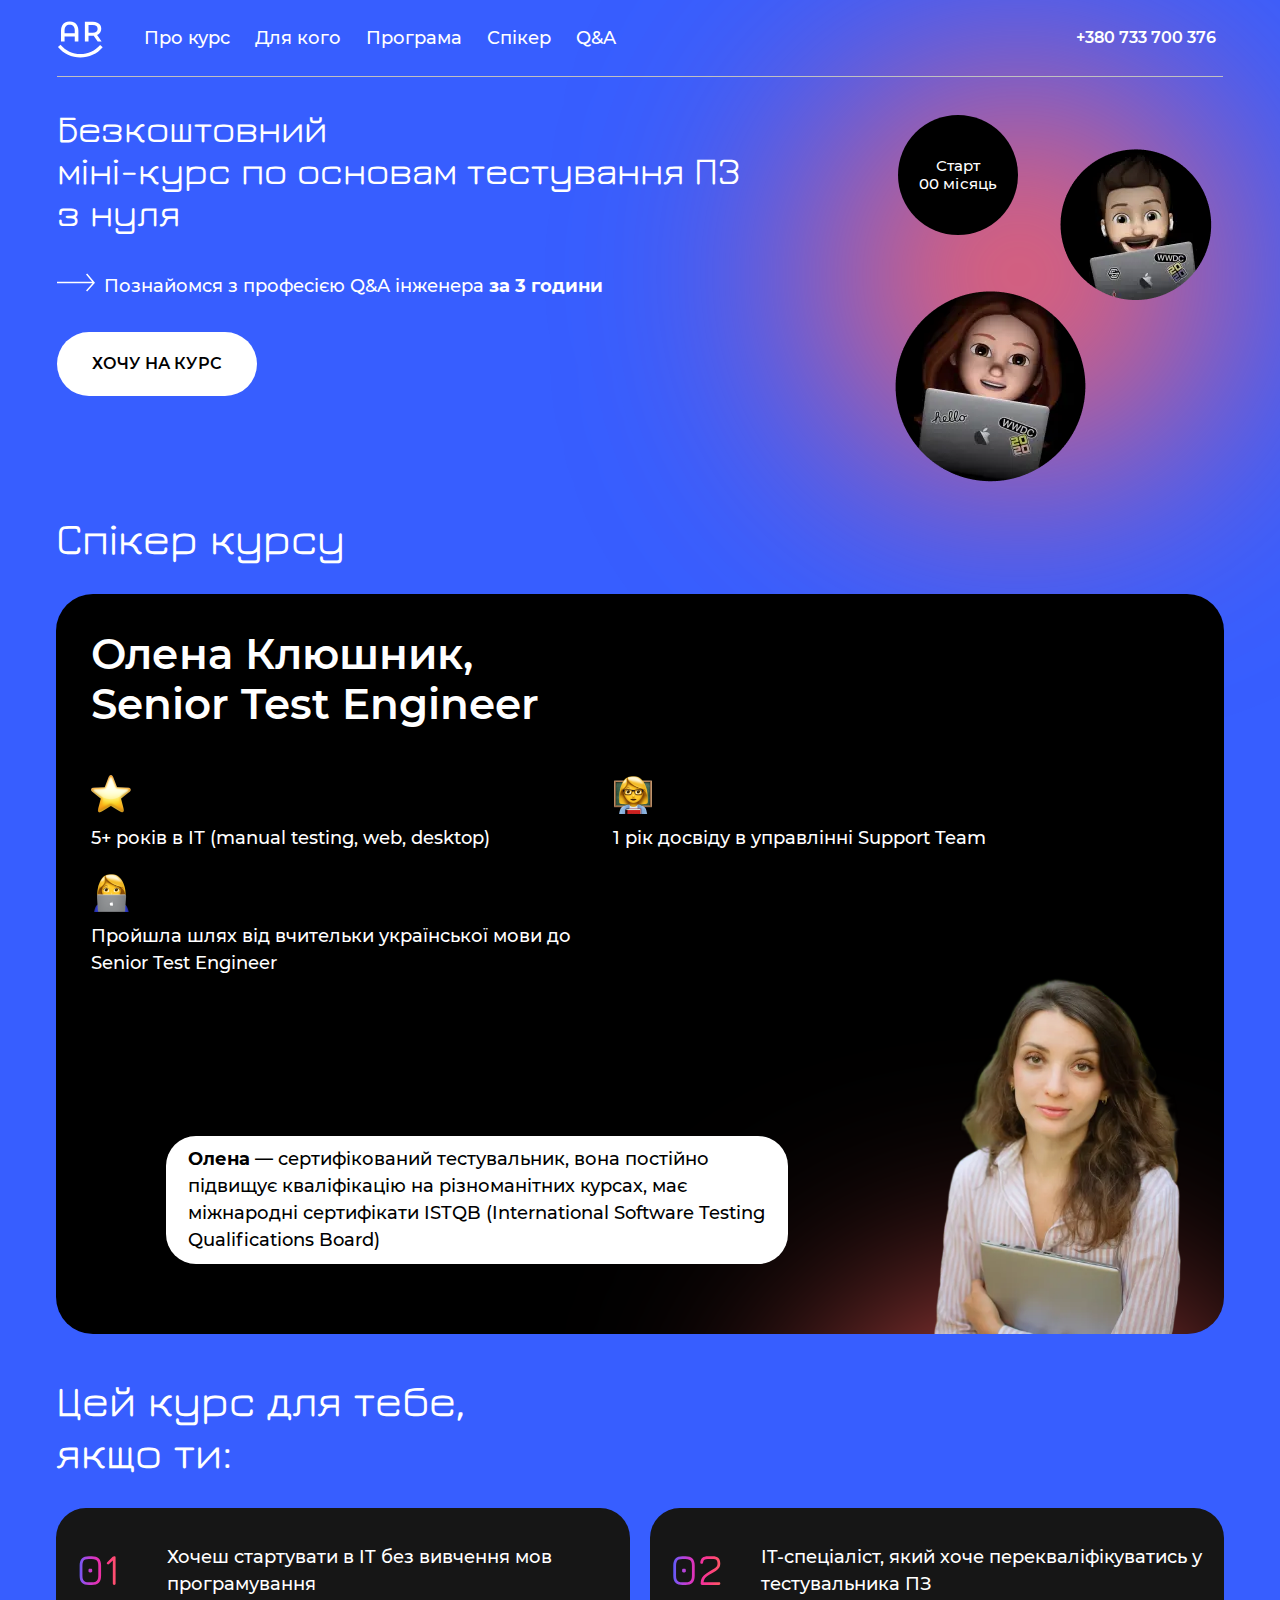
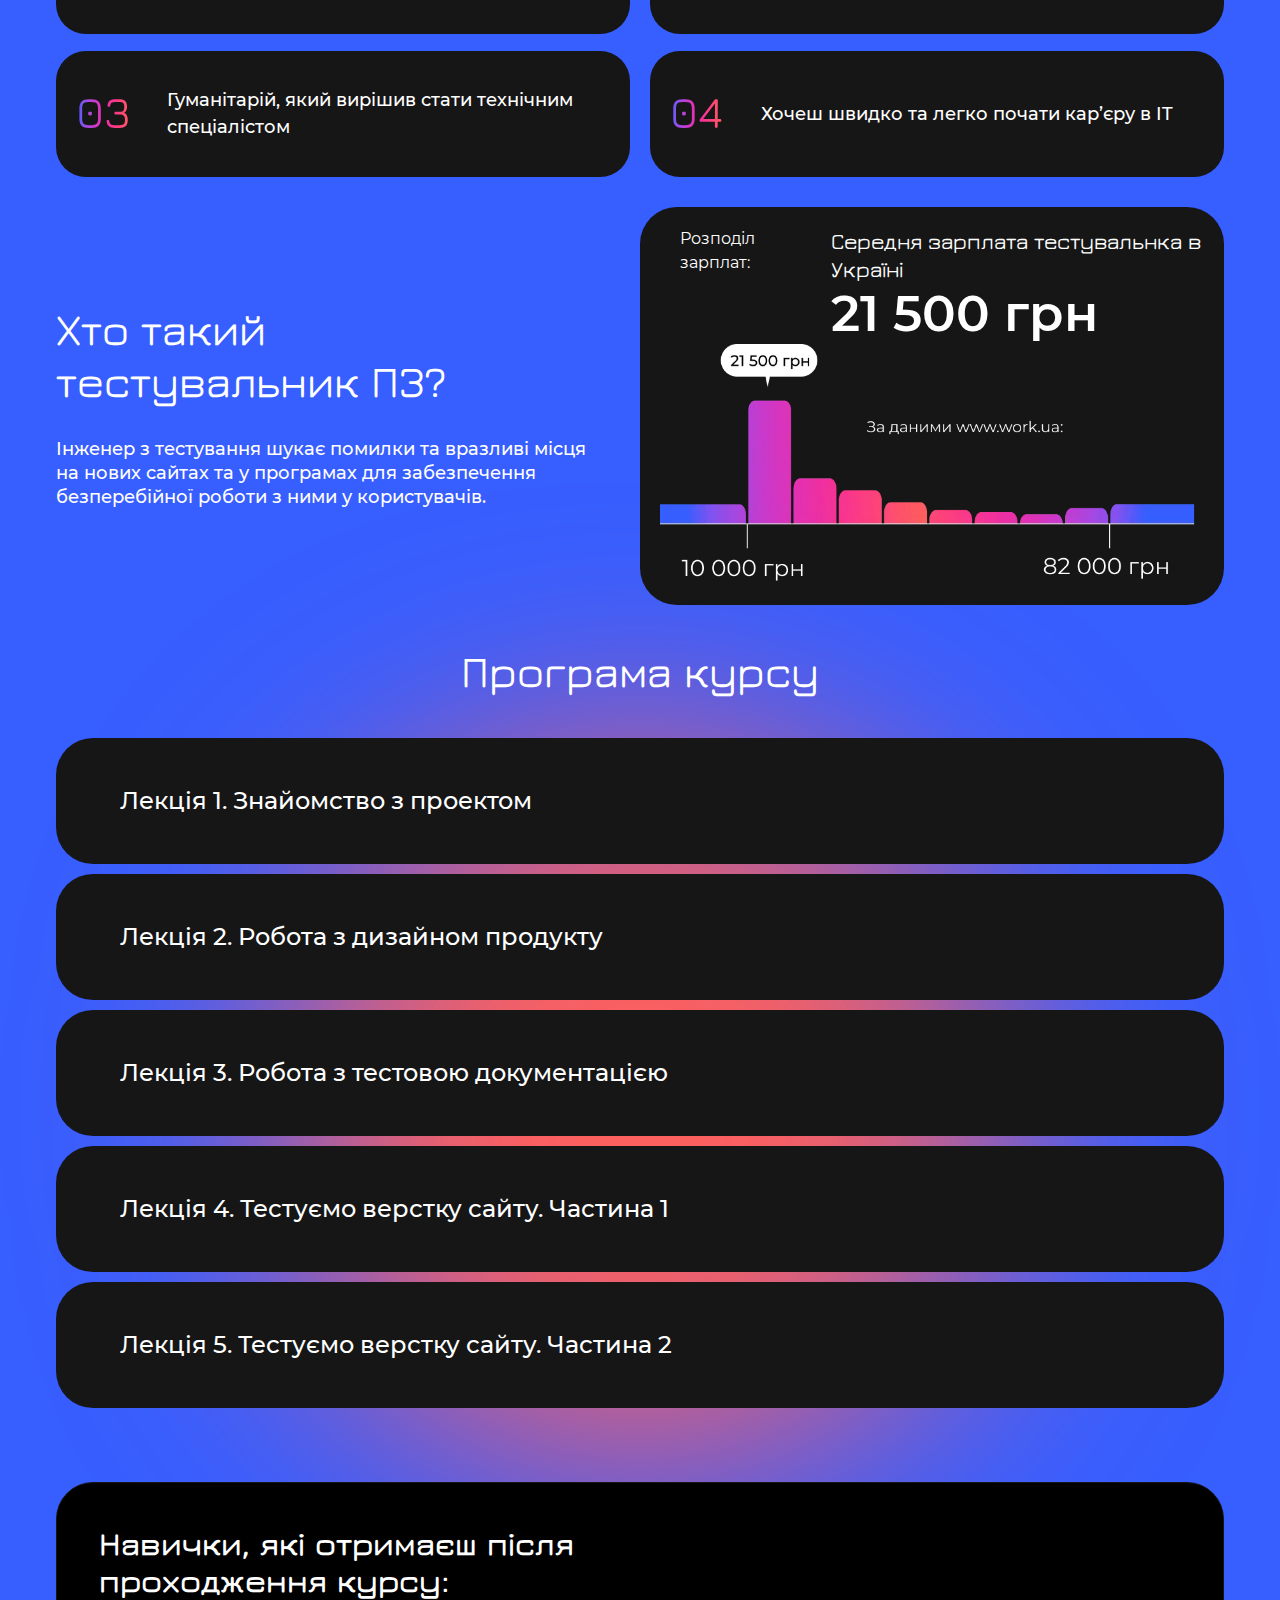
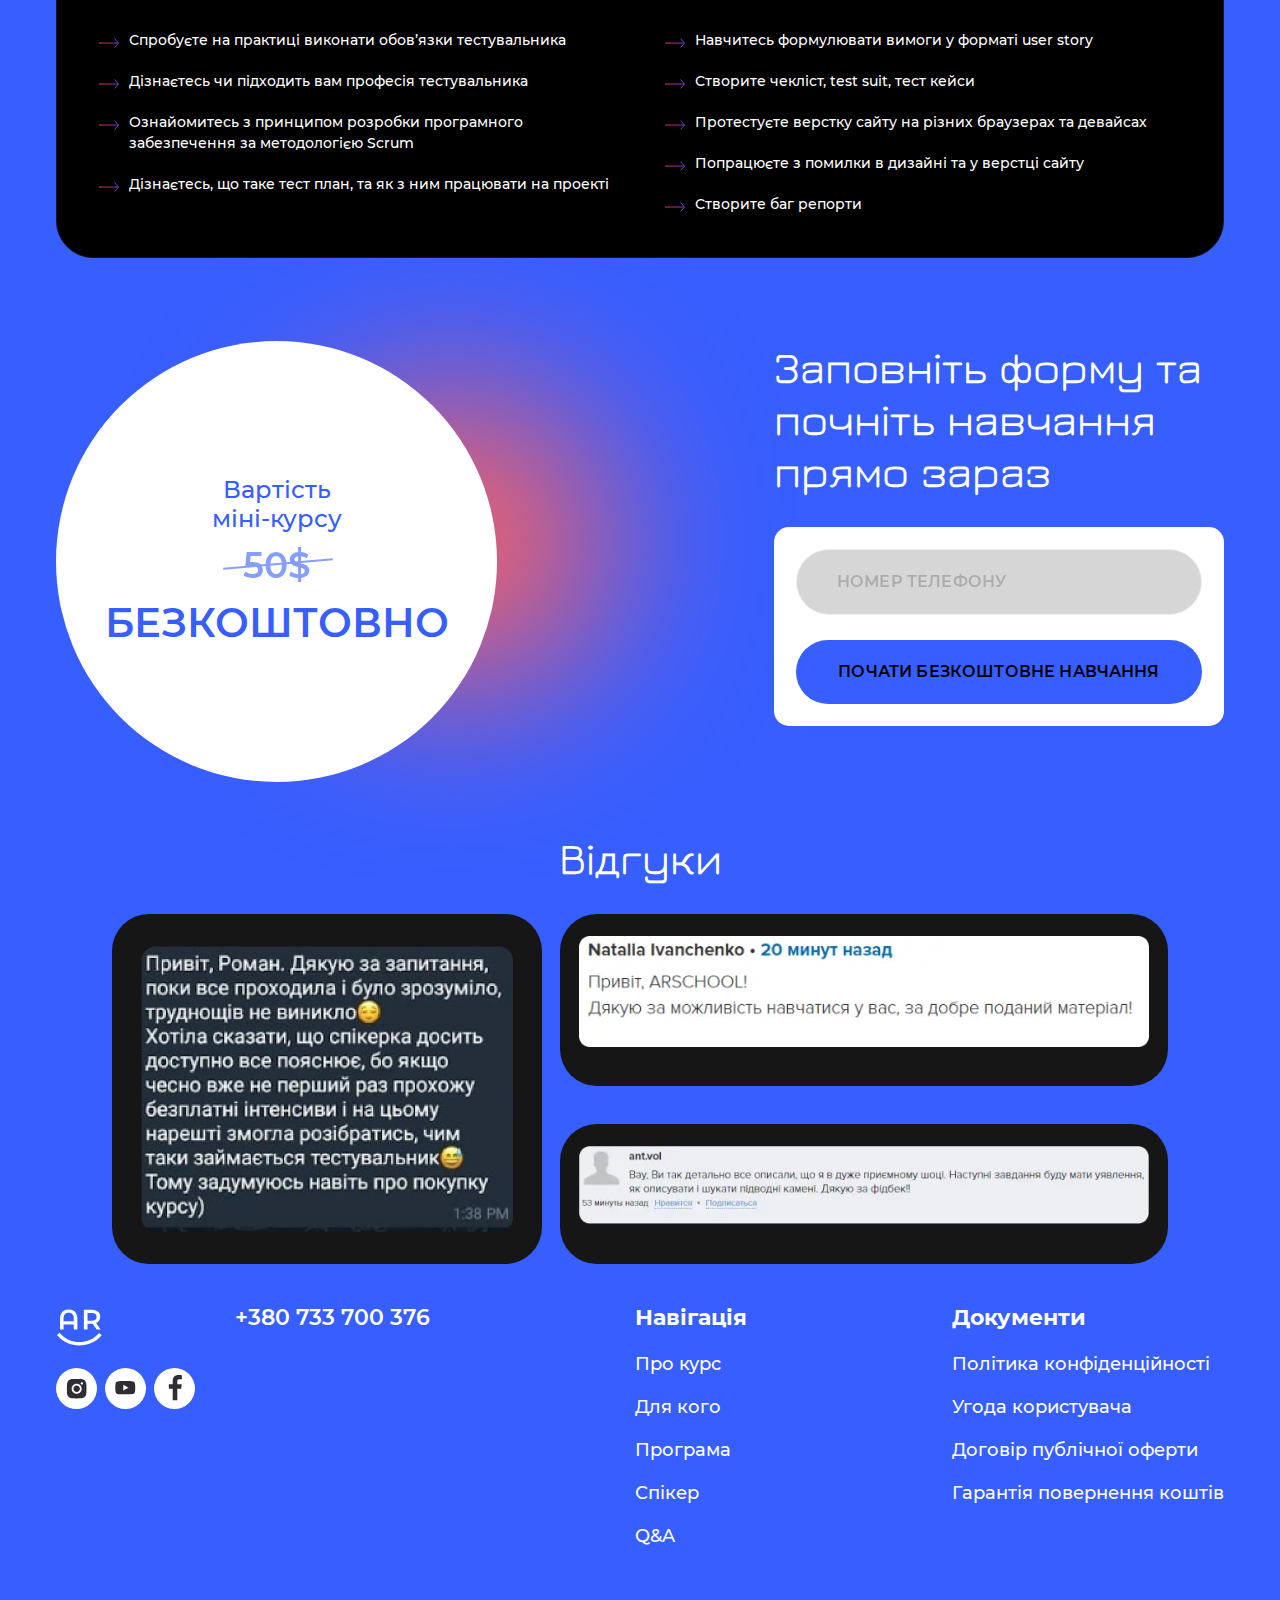
==== index.html @ c04a10b3 "comit" ====
<!DOCTYPE html>
<html lang="ru">

<head>
	<title>Главная</title>
	<meta charset="UTF-8">
	<meta name="format-detection" content="telephone=no">
	<!-- <style>body{opacity: 0;}</style> -->
	<link rel="stylesheet" href="css/style.min.css?_v=20220504123252">
	<link rel="shortcut icon" href="favicon.ico">
	<!-- <meta name="robots" content="noindex, nofollow"> -->
	<meta name="viewport" content="width=device-width, initial-scale=1.0">
</head>

<body>
	<div class="wrapper">
		<header class="header">
			<div class="header__container">
				<div class="header__body">
					<a href="/" class="header__logo logo">
						<img src="img/logo.svg" alt="Логотип">
					</a>

					<div class="header__menu menu">
						<nav class="menu__body">
							<ul class="menu__list">
								<li class="menu__item"><a href="" data-goto=".tester" class="menu__link">Про курс</a></li>
								<li class="menu__item"><a href="" data-goto=".goal" class="menu__link">Для кого</a></li>
								<li class="menu__item"><a href="" data-goto=".program" class="menu__link">Програма</a>
								</li>
								<li class="menu__item"><a href="" data-goto=".speaker" class="menu__link">Спікер</a></li>
								<li class="menu__item"><a href="" class="menu__link">Q&A</a></li>
							</ul>
						</nav>
					</div>

					<a href="tel:+380733700376" class="header__phone phone">+380 733 700 376</a>

					<button type="button" class="menu__icon icon-menu"><span></span></button>
				</div>
			</div>
		</header>
		<main class="main">
			<section class="section intro">
				<div class="intro__container">
					<div class="intro__column intro__column-content">
						<h1 class="intro__title title">Безкоштовний <br>
							міні-курс по&nbsp;основам тестування&nbsp;ПЗ з&nbsp;нуля</h1>

						<p class="intro__text">
							<svg width="38" height="19" viewBox="0 0 38 19" fill="none">
								<path d="M29.6 1L37 9.84L29.6 18M0 9.5967H37" stroke="white" stroke-width="1.5" />
							</svg>
							<span>Познайомся з професією Q&A <br> інженера <b>за 3 години</b></span>
						</p>
						<a href="#callback" class="btn intro__btn">Хочу на курс</a>
					</div>
					<div class="intro__column intro__column-right">
						<div class="intro__column-inner">
							<div class="intro__column-start">
								<span>Старт</span>
								<span>00 місяць</span>
							</div>
							<div class="intro__column-img intro__column-img-big">
								<picture><source srcset="img/home/01.webp" type="image/webp"><img src="img/home/01.png" alt=""></picture>
							</div>
							<div class="intro__column-img intro__column-img-sm">
								<picture><source srcset="img/home/02.webp" type="image/webp"><img src="img/home/02.png" alt=""></picture>
							</div>
							<div class="intro__block-shadow block-shadow"></div>
						</div>
					</div>
				</div>
			</section>
			<!-- Speaker  -->
			<section class="section speaker">
				<div class="speaker__container">
					<h2 class="section-title speaker__title">Спікер курсу</h2>

					<div class="speaker__body">
						<div class="speaker__body-inner">
							<h2 class="speaker__name">Олена Клюшник,
								<br> Senior Test Engineer
							</h2>

							<div class="speaker__info">
								<div class="speaker__info-item">
									<div class="speaker__info-icon">
										<img src="img/speaker/01.svg" alt="">
									</div>
									<p class="speaker__info-desc">
										5+ років в ІТ (manual testing, web, desktop)
									</p>
								</div>
								<div class="speaker__info-item">
									<div class="speaker__info-icon">
										<img src="img/speaker/02.svg" alt="">
									</div>
									<p class="speaker__info-desc">
										1 рік досвіду в управлінні Support Team
									</p>
								</div>
								<div class="speaker__info-item">
									<div class="speaker__info-icon">
										<img src="img/speaker/03.svg" alt="">
									</div>
									<p class="speaker__info-desc">
										Пройшла шлях від вчительки української мови до Senior Test Engineer
									</p>
								</div>
							</div>

							<div class="speaker__description">
								<b>Олена</b> — сертифікований тестувальник, вона постійно підвищує кваліфікацію на
								різноманітних курсах, має міжнародні сертифікати ISTQB (International Software Testing
								Qualifications Board)
							</div>

						</div>
						<picture><source srcset="img/speaker/speaker-img.webp" type="image/webp"><img class="speaker__img" src="img/speaker/speaker-img.png" alt=""></picture>
						<div class="speaker__block-shadow block-shadow"></div>
					</div>

				</div>
			</section>
			<!--  Goal  -->
			<section class="section goal">
				<div class="goal__container">
					<h2 class="section-title goal__title">Цей курс для тебе, <br> якщо ти:</h2>

					<div class="goal__body">
						<div class="goal__item">
							Хочеш стартувати в IT без вивчення мов програмування
						</div>
						<div class="goal__item">
							IT-спеціаліст, який хоче перекваліфікуватись у тестувальника ПЗ
						</div>
						<div class="goal__item">
							Гуманітарій, який вирішив стати технічним спеціалістом
						</div>
						<div class="goal__item">
							Хочеш швидко та легко почати кар’єру в IT
						</div>
					</div>

				</div>
			</section>
			<!--  Tester  -->
			<section class="section tester">
				<div class="tester__container">
					<div class="tester__body">
						<div class="tester__info">
							<h2 class="section-title tester__title">Хто такий <br> тестувальник ПЗ?</h2>

							<p class="tester__desc">
								Інженер з тестування шукає помилки та вразливі місця на нових сайтах та у програмах
								для забезпечення безперебійної роботи з ними у користувачів.
							</p>
						</div>
						<div class="tester__wages">
							<div class="tester__wages-content">
								<p class="tester__wages-text">Розподіл зарплат:</p>
								<p class="tester__wages-info">Середня зарплата тестувальнка в Україні
									<span>21 500 грн</span>
								</p>
							</div>
							<picture><source srcset="img/tester/wages.webp" type="image/webp"><img src="img/tester/wages.png" alt=""></picture>
						</div>
					</div>
				</div>
			</section>
			<!--  Program  -->
			<section class="section program">
				<div class="program__container">
					<h2 class="section-title program__title">Програма курсу</h2>

					<div class="program__body">
						<ul class="program__list">
							<li class="program__list-item">Лекція 1. Знайомство з проектом</li>
							<li class="program__list-item">Лекція 2. Робота з дизайном продукту
							<li>
							<li class="program__list-item">Лекція 3. Робота з тестовою документацією
							</li>
							<li class="program__list-item">Лекція 4. Тестуємо верстку сайту. Частина 1
							</li>
							<li class="program__list-item">Лекція 5. Тестуємо верстку сайту. Частина 2
							</li>
						</ul>
						<div class="program__block-shadow block-shadow"></div>
					</div>
				</div>
			</section>
			<!--  Skills  -->
			<section class="section skills">
				<div class="skills__container">
					<div class="skills__body">
						<h2 class="section-title skills__title">Навички, які отримаєш після <br>
							проходження курсу:
						</h2>

						<ul class="skills__list">
							<li class="skills__list-item">Спробуєте на практиці виконати обов’язки тестувальника</li>
							<li class="skills__list-item">Дізнаєтесь чи підходить вам професія тестувальника</li>
							<li class="skills__list-item">Ознайомитесь з принципом розробки програмного забезпечення за
								методологією Scrum</li>
							<li class="skills__list-item">Дізнаєтесь, що таке тест план, та як з ним працювати на
								проекті</li>
							<li class="skills__list-item">Навчитесь формулювати вимоги у форматі user story</li>
							<li class="skills__list-item">Створите чекліст, test suit, тест кейси</li>
							<li class="skills__list-item">Протестуєте верстку сайту на різних браузерах та девайсах</li>
							<li class="skills__list-item">Попрацюєте з помилки в дизайні та у верстці сайту</li>
							<li class="skills__list-item">Створите баг репорти</li>
						</ul>
					</div>
				</div>
			</section>
			<!--  Cost  -->
			<section class="section cost">
				<div class="cost__container">
					<div class="cost__body">
						<div class="cost__column">
							<div class="cost__info">
								<p class="cost__info-text">Вартість <br> міні-курсу</p>
								<p class="cost__info-price-old">50$</p>
								<p class="cost__info-price-new">БЕЗКОШТОВНО</p>
							</div>
							<div class="cost__block-shadow block-shadow"></div>
						</div>
						<div class="cost__column">
							<h2 class="section-title cost__title">Заповніть форму
								та почніть навчання прямо зараз</h2>

							<form class="cost__form form">
								<lable class="form__row">
									<input autocomplete="off" type="tel" name="form[]" data-error="Ошибка" placeholder="Номер телефону" class="form__input input">
								</lable>
								<lable class="form__row">
									<button type="submit" class="form__button button fw">Почати безкоштовне
										навчання</button>
								</lable>
							</form>
						</div>
					</div>
				</div>
			</section>
			<!--  Reviews -->
			<section class="section reviews">
				<div class="reviews__container">
					<h2 class="section-title reviews__title">Відгуки</h2>

					<div class="reviews__body">
						<div class="reviews__item reviews__item-big">
							<picture><source srcset="img/reviews/01.webp" type="image/webp"><img src="img/reviews/01.jpg" alt=""></picture>
						</div>
						<div class="reviews__item">
							<picture><source srcset="img/reviews/02.webp" type="image/webp"><img src="img/reviews/02.jpg" alt=""></picture>
						</div>
						<div class="reviews__item">
							<picture><source srcset="img/reviews/03.webp" type="image/webp"><img src="img/reviews/03.jpg" alt=""></picture>
						</div>
					</div>
				</div>
			</section>
		</main>
		<footer class="footer">
			<div class="footer__container">
				<div class="footer__body">
					<div class="footer__column">
						<div class="footer__column-inner">
							<a href="/" class="logo footer__logo">
								<img src="img/logo.svg" alt="Логотип">
							</a>

							<div class="footer__social social">
								<a href="https://www.instagram.com/arschool.pro/" class="social__item">
									<svg width="21" height="21" viewBox="0 0 21 21" fill="none">
										<path d="M10.6643 7.40957C8.8706 7.40957 7.40676 8.87343 7.40676 10.6672C7.40676 12.461 8.8706 13.9249 10.6643 13.9249C12.4581 13.9249 13.9219 12.461 13.9219 10.6672C13.9219 8.87343 12.4581 7.40957 10.6643 7.40957ZM20.4347 10.6672C20.4347 9.31821 20.4469 7.98143 20.3711 6.63487C20.2954 5.07081 19.9386 3.6827 18.7949 2.53898C17.6487 1.39282 16.2631 1.03846 14.6991 0.962704C13.3501 0.886945 12.0133 0.899164 10.6668 0.899164C9.31781 0.899164 7.98105 0.886945 6.63452 0.962704C5.07049 1.03846 3.68241 1.39526 2.53871 2.53898C1.39257 3.68515 1.03822 5.07081 0.962459 6.63487C0.886701 7.98387 0.89892 9.32066 0.89892 10.6672C0.89892 12.0138 0.886701 13.353 0.962459 14.6996C1.03822 16.2636 1.39501 17.6517 2.53871 18.7954C3.68485 19.9416 5.07049 20.296 6.63452 20.3717C7.9835 20.4475 9.32025 20.4353 10.6668 20.4353C12.0158 20.4353 13.3525 20.4475 14.6991 20.3717C16.2631 20.296 17.6512 19.9392 18.7949 18.7954C19.941 17.6493 20.2954 16.2636 20.3711 14.6996C20.4493 13.353 20.4347 12.0162 20.4347 10.6672V10.6672ZM10.6643 15.6795C7.89063 15.6795 5.65211 13.441 5.65211 10.6672C5.65211 7.89345 7.89063 5.65489 10.6643 5.65489C13.4381 5.65489 15.6766 7.89345 15.6766 10.6672C15.6766 13.441 13.4381 15.6795 10.6643 15.6795ZM15.8819 6.62021C15.2343 6.62021 14.7113 6.09722 14.7113 5.44961C14.7113 4.80199 15.2343 4.279 15.8819 4.279C16.5295 4.279 17.0524 4.80199 17.0524 5.44961C17.0526 5.60338 17.0225 5.75569 16.9637 5.8978C16.905 6.03991 16.8188 6.16904 16.71 6.27778C16.6013 6.38652 16.4722 6.47273 16.33 6.53149C16.1879 6.59025 16.0356 6.6204 15.8819 6.62021V6.62021Z" fill="#2C2E34" />
									</svg>
								</a>
								<a href="" class="social__item">
									<svg width="21" height="14" viewBox="0 0 21 14" fill="none">
										<path d="M19.8393 2.09479C19.7262 1.69128 19.5057 1.32596 19.2014 1.03768C18.8886 0.740523 18.5051 0.527962 18.0872 0.420057C16.5232 0.00803379 10.2574 0.00803388 10.2574 0.00803388C7.64529 -0.0216712 5.03379 0.108979 2.43768 0.399248C2.01978 0.515125 1.63702 0.732435 1.32342 1.03185C1.0153 1.32817 0.792112 1.69358 0.675524 2.09395C0.395456 3.602 0.25938 5.13323 0.26913 6.667C0.259136 8.19939 0.394879 9.73012 0.675524 11.24C0.789614 11.6387 1.01197 12.0025 1.32092 12.2963C1.62988 12.5901 2.01463 12.8024 2.43768 12.9148C4.02245 13.326 10.2574 13.326 10.2574 13.326C12.8729 13.3557 15.4877 13.2251 18.0872 12.9347C18.5051 12.8268 18.8886 12.6143 19.2014 12.3171C19.5056 12.0289 19.7258 11.6635 19.8385 11.26C20.1259 9.75256 20.2656 8.22069 20.2557 6.68614C20.2773 5.1451 20.1378 3.60601 19.8393 2.09395V2.09479ZM8.26544 9.51704V3.81779L13.4786 6.66783L8.26544 9.51704Z" fill="#2C2E34" />
									</svg>

								</a>
								<a href="" class="social__item">
									<svg width="14" height="26" viewBox="0 0 14 26" fill="none">
										<path d="M4.70065 25.259H9.29975V13.7686H13.1454L13.7262 9.29844H9.29975V6.43373C9.29975 5.14304 9.66077 4.26159 11.513 4.26159H13.8832V0.247849C13.475 0.200628 12.078 0.074707 10.4456 0.074707C7.02375 0.074707 4.70065 2.16815 4.70065 5.99301V9.29844H0.839294V13.7686H4.70065V25.259Z" fill="#2C2E34" />
									</svg>

								</a>
							</div>
						</div>
						<a href="tel:+380733700376" class="footer__phone phone">+380 733 700 376</a>
					</div>
					<div class="footer__column">
						<h3 class="footer__title">Навігація</h3>

						<nav class="footer__navigation">
							<ul class="footer__navigation-list">
								<li class="footer__navigation-item">
									<a href="" class="footer__navigation-link">Про курс</a>
								</li>
								<li class="footer__navigation-item">
									<a href="" class="footer__navigation-link">Для кого</a>
								</li>
								<li class="footer__navigation-item">
									<a href="" class="footer__navigation-link">Програма</a>
								</li>
								<li class="footer__navigation-item">
									<a href="" class="footer__navigation-link">Спікер</a>
								</li>
								<li class="footer__navigation-item">
									<a href="" class="footer__navigation-link">Q&A</a>
								</li>
							</ul>
						</nav>

					</div>
					<div class="footer__column">
						<h3 class="footer__title">Документи</h3>

						<ul class="footer__documents-list">
							<li class="footer__documents-item">
								<a href="https://drive.google.com/file/d/1fxL5K1waRSsMhRXFMFecMaafT8m26Jos/view" target="_blank" class="footer__documents-link">Політика конфіденційності</a>
							</li>
							<li class="footer__documents-item">
								<a href="https://drive.google.com/file/d/1IxLas9CRTWNFBaxnUIxMd4c5IWNofp66/view" target="_blank" class="footer__documents-link">Угода користувача</a>
							</li>
							<li class="footer__documents-item">
								<a href="https://drive.google.com/file/d/1FGfoSGUkXZcwf1jwChgHeI8yexOZUnIO/view" target="_blank" class="footer__documents-link">Договір публічної оферти</a>
							</li>
							<li class="footer__documents-item">
								<a href="https://drive.google.com/file/d/1y1rVkUn9KYlA-EDHQ2PfpIsJ_po1EneX/view" target="_blank" class="footer__documents-link">Гарантія повернення коштів</a>
							</li>
						</ul>
					</div>
				</div>
			</div>
		</footer>
	</div>
	<!-- <div id="popup" aria-hidden="true" class="popup">
	<div class="popup__wrapper">
		<div class="popup__content">
			<button data-close type="button" class="popup__close">Закрыть</button>
			<div class="popup__text">
				Text
			</div>
		</div>
	</div>
</div> -->
	<script src="js/app.min.js?_v=20220504123252"></script>
</body>

</html>
---- css/style.min.css ----
@charset "UTF-8";@import url(https://fonts.googleapis.com/css2?family=Jura&display=swap);@font-face{font-family:Jura;font-display:swap;src:url(../fonts/Jura.woff2) format("woff2"),url(../fonts/Jura.woff) format("woff");font-weight:400;font-style:normal}@font-face{font-family:Montserrat;font-display:swap;src:url(../fonts/Montserrat-Regular.woff2) format("woff2"),url(../fonts/Montserrat-Regular.woff) format("woff");font-weight:400;font-style:normal}@font-face{font-family:Montserrat;font-display:swap;src:url(../fonts/Montserrat-Medium.woff2) format("woff2"),url(../fonts/Montserrat-Medium.woff) format("woff");font-weight:500;font-style:normal}@font-face{font-family:Montserrat;font-display:swap;src:url(../fonts/Montserrat-SemiBold.woff2) format("woff2"),url(../fonts/Montserrat-SemiBold.woff) format("woff");font-weight:600;font-style:normal}@font-face{font-family:Montserrat;font-display:swap;src:url(../fonts/Montserrat-Bold.woff2) format("woff2"),url(../fonts/Montserrat-Bold.woff) format("woff");font-weight:700;font-style:normal}*{padding:0;margin:0;border:0}*,:after,:before{-webkit-box-sizing:border-box;box-sizing:border-box}body,html{height:100%;min-width:320px}body{font-family:Montserrat;font-size:1.125rem;font-weight:500;line-height:1.5;color:#fff;-ms-text-size-adjust:100%;-moz-text-size-adjust:100%;-webkit-text-size-adjust:100%;-webkit-font-smoothing:antialiased;-moz-osx-font-smoothing:grayscale}button,input,textarea{font-family:Montserrat;font-size:inherit}button{cursor:pointer;color:inherit;background-color:inherit}a{color:inherit}a:link,a:visited{text-decoration:none}a:hover{text-decoration:none}ul li{list-style:none}img{vertical-align:top}h1,h2,h3,h4,h5,h6{font-weight:inherit;font-size:inherit}body{background-color:#375eff}.lock body{overflow:hidden;-ms-touch-action:none;touch-action:none}.wrapper{min-height:100%;display:-webkit-box;display:-ms-flexbox;display:flex;-webkit-box-orient:vertical;-webkit-box-direction:normal;-ms-flex-direction:column;flex-direction:column;overflow:hidden}.wrapper>main{-webkit-box-flex:1;-ms-flex:1 1 auto;flex:1 1 auto}.wrapper>*{min-width:0}[class*=__container]{max-width:80.375rem;-webkit-box-sizing:content-box;box-sizing:content-box;margin:0 auto;padding:0 .9375rem}.form{padding:22px;background-color:#fff;border-radius:15px}.form__row{display:block}.button{display:-webkit-inline-box;display:-ms-inline-flexbox;display:inline-flex;-webkit-box-pack:center;-ms-flex-pack:center;justify-content:center;-webkit-box-align:center;-ms-flex-align:center;align-items:center;padding:22px 20px;font-weight:600;font-size:1rem;line-height:1.25;letter-spacing:.01em;text-transform:uppercase;color:#000;border-radius:47px;background-color:#375eff;-webkit-transition:-webkit-transform .3s ease 0s;transition:-webkit-transform .3s ease 0s;-o-transition:transform .3s ease 0s;transition:transform .3s ease 0s;transition:transform .3s ease 0s,-webkit-transform .3s ease 0s}.button.fw{width:100%}input[type=email],input[type=tel],input[type=text],textarea{-webkit-appearance:none;-moz-appearance:none;appearance:none}.input{width:100%;display:block;padding:22px 40px;border:1px solid #eee;background:#d6d6d6;border-radius:47px;color:#000;font-weight:600;font-size:1rem;line-height:1.25}.input::-webkit-input-placeholder{font-weight:600;font-size:16px;line-height:1.25;letter-spacing:.01em;text-transform:uppercase;opacity:.43}.input::-moz-placeholder{font-weight:600;font-size:16px;line-height:1.25;letter-spacing:.01em;text-transform:uppercase;opacity:.43}.input:-ms-input-placeholder{font-weight:600;font-size:16px;line-height:1.25;letter-spacing:.01em;text-transform:uppercase;opacity:.43}.input::-ms-input-placeholder{font-weight:600;font-size:16px;line-height:1.25;letter-spacing:.01em;text-transform:uppercase;opacity:.43}.input::placeholder{font-weight:600;font-size:16px;line-height:1.25;letter-spacing:.01em;text-transform:uppercase;opacity:.43}.input._form-error{border:1px solid red}textarea.input{resize:none;padding:0 0}[class*=-ibg]{position:relative}[class*=-ibg] img{position:absolute;width:100%;height:100%;top:0;left:0;-o-object-fit:cover;object-fit:cover}[class*=-ibg_contain] img{-o-object-fit:contain;object-fit:contain}.btn{display:-webkit-inline-box;display:-ms-inline-flexbox;display:inline-flex;-webkit-box-pack:center;-ms-flex-pack:center;justify-content:center;-webkit-box-align:center;-ms-flex-align:center;align-items:center;font-size:1rem;line-height:1.25;font-weight:600;letter-spacing:.01em;text-transform:uppercase;border-radius:35px;color:#000;padding:22px 35px;background-color:#fff;-webkit-transition:background-color .3s ease 0s,color .3s ease 0s;-o-transition:background-color .3s ease 0s,color .3s ease 0s;transition:background-color .3s ease 0s,color .3s ease 0s}.btn:hover{background-color:#fd605e;color:#fff}.section{margin-bottom:2.5rem}.section-title{font-family:Jura;font-weight:500}.social{display:-webkit-box;display:-ms-flexbox;display:flex;margin-top:1.25rem}.social__item{width:41px;height:41px;border-radius:50%;background-color:#fff;display:-webkit-box;display:-ms-flexbox;display:flex;-webkit-box-align:center;-ms-flex-align:center;align-items:center;-webkit-box-pack:center;-ms-flex-pack:center;justify-content:center}.social__item:not(:last-child){margin-right:8px}.social__item:hover svg{-webkit-transition:-webkit-transform .3s ease 0s;transition:-webkit-transform .3s ease 0s;-o-transition:transform .3s ease 0s;transition:transform .3s ease 0s;transition:transform .3s ease 0s,-webkit-transform .3s ease 0s;-webkit-transform:scale(1.1);-ms-transform:scale(1.1);transform:scale(1.1)}.block-shadow{position:relative;width:408px;height:395px;border-radius:50%;background:#fd605e;-webkit-filter:blur(120px);filter:blur(120px);z-index:-1}.header._header-scroll{position:fixed;top:0;left:0;width:100%;background-color:#375eff;z-index:100}.header__container{max-width:72.875rem}.header__body{display:-webkit-box;display:-ms-flexbox;display:flex;-webkit-box-align:center;-ms-flex-align:center;align-items:center;padding:16px 0;border-bottom:1px solid #c0c0c2}.menu-open .menu__body{right:0}.menu__link{-webkit-transition:color .3s ease 0s;-o-transition:color .3s ease 0s;transition:color .3s ease 0s}.menu__link:hover{color:#fd605e}.menu__link._navigator-active{color:#fd605e}.phone{font-size:1rem;line-height:1.25;font-weight:600;-webkit-transition:color .3s ease 0s;-o-transition:color .3s ease 0s;transition:color .3s ease 0s}.phone:hover{color:#fd605e}.icon-menu{display:none}.footer{padding-bottom:63px}.footer__body{display:-webkit-box;display:-ms-flexbox;display:flex;-webkit-box-pack:justify;-ms-flex-pack:justify;justify-content:space-between}.footer__title{font-size:1.375rem;line-height:1.2272727273;font-weight:700;margin-bottom:1.25rem}.footer__documents-item:not(:last-child),.footer__navigation-item:not(:last-child){margin-bottom:1rem}.footer__documents-link,.footer__navigation-link{-webkit-transition:color .3s ease 0s;-o-transition:color .3s ease 0s;transition:color .3s ease 0s}.footer__documents-link:hover,.footer__navigation-link:hover{color:#fd605e}.intro__container{max-width:72.875rem;display:-webkit-box;display:-ms-flexbox;display:flex;-webkit-box-pack:justify;-ms-flex-pack:justify;justify-content:space-between}.intro__column{-webkit-box-flex:0;-ms-flex:0 1 auto;flex:0 1 auto}.intro__column-content{padding-top:30px}.intro__column-right{-webkit-box-flex:0;-ms-flex:0 1 395px;flex:0 1 395px}.intro__column-inner{position:relative}.intro__column-img{position:absolute;border-radius:50%}.intro__column-img img{max-width:100%;-o-object-fit:cover;object-fit:cover;border-radius:50%}.intro__column-img-big{bottom:-23px;left:67px}.intro__column-img-sm{top:60px;right:0}.intro__column-start{display:-webkit-box;display:-ms-flexbox;display:flex;-webkit-box-align:center;-ms-flex-align:center;align-items:center;-webkit-box-orient:vertical;-webkit-box-direction:normal;-ms-flex-direction:column;flex-direction:column;-webkit-box-pack:center;-ms-flex-pack:center;justify-content:center;position:absolute;top:38px;left:0;border-radius:50%;background-color:#000}.intro__title{font-family:Jura,sans-serif;font-weight:500}.intro__text{display:-webkit-box;display:-ms-flexbox;display:flex;position:relative;margin-bottom:2rem}.intro__text svg{position:relative}.speaker__body{position:relative;background:#000;border-radius:37px;padding:35px 35px 0 35px;overflow:hidden;z-index:0}.speaker picture,.speaker__img{-webkit-box-flex:0;-ms-flex:0 0 375px;flex:0 0 375px;width:375px;max-width:100%;-o-object-fit:cover;object-fit:cover}.speaker__name{font-weight:600;margin-bottom:2.8125rem}.speaker__info{display:-webkit-box;display:-ms-flexbox;display:flex;-ms-flex-wrap:wrap;flex-wrap:wrap}.speaker__info-icon img{width:100%}.speaker__description{background:#fff;color:#000;position:absolute;left:0;bottom:0;padding:10px 22px;z-index:1}.speaker__block-shadow{position:absolute;right:0;bottom:-50%}.goal__item{display:-webkit-box;display:-ms-flexbox;display:flex;-webkit-box-align:center;-ms-flex-align:center;align-items:center;background:#161616;border-radius:15px;padding:20px}.goal__item::before{content:"";background-image:url(../img/icons/01.svg);background-repeat:no-repeat;background-size:auto;background-position:center;-webkit-box-flex:0;-ms-flex:0 0 55px;flex:0 0 55px;height:52px;margin-right:18px}.goal__item:nth-child(2)::before{background-image:url(../img/icons/02.svg)}.goal__item:nth-child(3)::before{background-image:url(../img/icons/03.svg)}.goal__item:last-child::before{background-image:url(../img/icons/04.svg)}.tester__column{-webkit-box-flex:0;-ms-flex:0 1 auto;flex:0 1 auto}.tester__wages{background:#161616;border-radius:37px;padding:20px;-webkit-box-flex:0;-ms-flex:0 0 50%;flex:0 0 50%}.tester__wages-content{display:-webkit-box;display:-ms-flexbox;display:flex}.tester__wages-text{font-weight:400}.tester__wages-info{font-family:Jura;font-weight:500}.tester__wages-info span{font-family:Montserrat;font-size:2rem;line-height:1.375;font-weight:600;white-space:nowrap;display:block}.tester__wages img{max-width:100%;-o-object-fit:cover;object-fit:cover}.program__body{position:relative}.program__list-item{background:#161616;border-radius:18px;padding:22px}.program__list-item:not(:last-child){margin-bottom:.625rem}.program__block-shadow{width:725px;height:702px;position:absolute;top:21px;left:50%;-webkit-transform:translateX(-50%);-ms-transform:translateX(-50%);transform:translateX(-50%)}.skills{margin-bottom:5.1875rem}.skills__title{font-weight:700;margin-bottom:2.75rem}.skills__body{background:#000;border:1px solid #161616}.skills__list-item{position:relative;font-size:.875rem;padding-left:30px;-webkit-column-break-inside:avoid;-moz-column-break-inside:avoid;break-inside:avoid}.skills__list-item:not(:last-child){margin-bottom:1.25rem}.skills__list-item::before{content:"";position:absolute;top:8px;left:0;background-image:url(../img/icons/arrow-acent.svg);background-repeat:no-repeat;background-position:center;background-size:cover;width:37px;height:17px}.cost{margin-bottom:3.125rem}.cost__column{-webkit-box-flex:0;-ms-flex:0 1 450px;flex:0 1 450px;position:relative}.cost__info{display:-webkit-box;display:-ms-flexbox;display:flex;-webkit-box-orient:vertical;-webkit-box-direction:normal;-ms-flex-direction:column;flex-direction:column;-webkit-box-pack:center;-ms-flex-pack:center;justify-content:center;-webkit-box-align:center;-ms-flex-align:center;align-items:center;width:290px;height:290px;border-radius:50%;background:#fff;color:#375eff;text-align:center}.cost__info-price-old{font-size:36px;line-height:1.25;font-weight:600;margin:10px 0;opacity:.6;position:relative}.cost__info-price-old::after{content:"";position:absolute;top:20px;left:-20px;width:110px;height:2px;background-color:#375eff;-webkit-transform:rotate(-5.03deg);-ms-transform:rotate(-5.03deg);transform:rotate(-5.03deg)}.cost__info-price-new{font-size:40px;line-height:1.25;font-weight:600;text-transform:uppercase}.cost__title{font-size:2.5rem;line-height:1.25}.cost__block-shadow{position:absolute;top:50px;right:-100px;width:308px;height:298px;-webkit-filter:blur(85px);filter:blur(85px)}.reviews__item{background:#161616;border-radius:18px;padding:12px;position:relative}.reviews__item img{max-width:100%;-o-object-fit:cover;object-fit:cover;border-radius:7px}.reviews__item-big{-ms-grid-row-span:2;grid-row:span 2;width:290px}@media (min-width:29.99875em){.intro__text br{display:none}.intro__text svg{margin-right:9px;-webkit-animation:arrow 1.5s linear infinite;animation:arrow 1.5s linear infinite}}@media (min-width:37.5em){.tester__body{display:-webkit-box;display:-ms-flexbox;display:flex;-webkit-box-align:center;-ms-flex-align:center;align-items:center}.tester__info{padding-right:40px}.cost__body{display:-webkit-box;display:-ms-flexbox;display:flex;-webkit-box-pack:justify;-ms-flex-pack:justify;justify-content:space-between;gap:20px}}@media (min-width:47.99875em){.form__row:not(:last-child){margin-bottom:1.5625rem}.section-title{font-size:2.75rem;line-height:1.1818181818;margin-bottom:1.875rem}.header__phone{margin-left:auto;margin-right:7px}.footer__phone{font-size:1.375rem;line-height:1.2272727273}.intro__container{padding-top:63px}.intro__title{font-size:2.375rem;line-height:1.1052631579;margin-bottom:2.5rem}.speaker__name{font-size:2.625rem;line-height:1.1904761905}.speaker__info-icon{width:40px;margin-bottom:.6875rem}.speaker__description{border-radius:30px;left:20px;right:20px;bottom:30px}.goal{margin-bottom:.8125rem}.goal__body{display:-webkit-box;display:-ms-flexbox;display:flex;-ms-flex-wrap:wrap;flex-wrap:wrap;-webkit-box-pack:justify;-ms-flex-pack:justify;justify-content:space-between}.goal__item{-webkit-box-flex:0;-ms-flex:0 1 calc(50% - 5px);flex:0 1 calc(50% - 5px);margin-bottom:.625rem}.tester__wages-text{font-size:1rem;margin-right:27px;padding-left:20px}.tester__wages-info{font-size:1.375rem;line-height:1.2727272727}.tester__desc{font-size:1.125rem;line-height:1.3333333333}.program{margin-bottom:4.625rem}.program__title{margin-bottom:2.5625rem;text-align:center}.skills__body{padding:42px;border-radius:37px}.skills__list{-webkit-columns:2;-moz-columns:2;columns:2;-webkit-column-gap:49px;-moz-column-gap:49px;column-gap:49px}.cost__body{gap:40px}.reviews__body{display:-ms-grid;display:grid;-ms-grid-columns:-webkit-min-content auto;-ms-grid-columns:min-content auto;grid-template-columns:-webkit-min-content auto;grid-template-columns:min-content auto;-webkit-column-gap:12px;-moz-column-gap:12px;column-gap:12px;row-gap:24px}.reviews__title{text-align:center}}@media (min-width:61.99875em){.menu__list{display:-webkit-box;display:-ms-flexbox;display:flex}.menu__item:not(:last-child){margin-right:25px}.footer__column{-webkit-box-flex:0;-ms-flex:0 1 auto;flex:0 1 auto}.footer__column:first-child{display:-webkit-box;display:-ms-flexbox;display:flex;-webkit-box-align:start;-ms-flex-align:start;align-items:flex-start}.footer__column-inner{margin-right:40px}.intro__column-inner{width:408px;height:395px;border-radius:50%}.intro__column-start{left:83px;width:120px;height:120px;font-size:.9375rem;line-height:1.2;letter-spacing:.01em}.speaker__description{width:622px;bottom:70px;left:110px}.goal__item{-webkit-box-flex:0;-ms-flex:0 1 calc(50% - 10px);flex:0 1 calc(50% - 10px);min-height:126px;border-radius:30px;margin-bottom:1.0625rem}.goal__item::before{margin-right:36px}.tester__wages-info span{font-size:3.125rem;line-height:1.22}.program__list-item{padding:45px 64px;border-radius:37px;font-size:1.5rem}.cost__info{width:441px;height:441px}.cost__info-text{font-size:1.5rem;line-height:1.2083333333}.reviews__body{-ms-grid-columns:-webkit-max-content auto;-ms-grid-columns:max-content auto;grid-template-columns:-webkit-max-content auto;grid-template-columns:max-content auto;-webkit-column-gap:18px;-moz-column-gap:18px;column-gap:18px;row-gap:38px;padding:0 56px}.reviews__item{border-radius:37px;padding:22px 19px}.reviews__item-big{padding:32px 29px;width:430px}}@media (min-width:82.25em){.form{padding:46px 35px;border-radius:30px}.header__logo{margin-right:114px}.menu__item:not(:last-child){margin-right:45px}.footer__body{padding:0 45px}.footer__column-inner{margin-right:85px}.intro{margin-bottom:5.4375rem}.intro__container{-webkit-column-gap:45px;-moz-column-gap:45px;column-gap:45px}.intro__title{font-size:4.125rem;line-height:1.1818181818;margin-bottom:5.5625rem}@-webkit-keyframes arrow{0%{left:-20px}100%{left:0}}@keyframes arrow{0%{left:-20px}100%{left:0}}.speaker__title{padding-left:60px}.speaker__body{display:-webkit-box;display:-ms-flexbox;display:flex;padding:65px 65px 0 65px}.speaker__body-inner{position:relative}.speaker__name{font-size:3.125rem;line-height:1.2}.speaker__info-item{-webkit-box-flex:0;-ms-flex:0 1 275px;flex:0 1 275px}.speaker__info-item:first-child{margin-bottom:2.9375rem;margin-right:110px}.speaker__description{left:auto;right:-190px;padding:22px 11px 22px 41px;padding:12px 22px;position:absolute}.goal__title{padding-left:65px}.goal__body{padding-left:20px}.goal__item{min-height:166px;padding-left:41px}.tester__info{margin-right:145px}.tester__wages{-webkit-box-flex:0;-ms-flex:0 0 663px;flex:0 0 663px;padding:65px 48px}.tester__wages-text{font-size:1.5rem;margin-right:57px;padding-left:35px}.tester__wages-info{font-size:2.25rem;line-height:1.1944444444}.tester__desc{font-size:1.5rem;line-height:1.5}.skills__body{padding:72px 82px}.skills__list-item{font-size:1.5rem;padding-left:47px}.skills__list-item:not(:last-child){margin-bottom:2.5rem}.cost__body{padding:0 90px}.reviews{margin-bottom:5.1875rem}.reviews__item img{border-radius:17px}}@media (max-width:82.25em){.header__logo{margin-right:40px}.speaker picture,.speaker__img{display:block;margin-left:auto;width:258px}.skills__title{font-size:2rem}.skills__list-item::before{width:20px;height:10px}}@media (max-width:61.99875em){.button{padding:16px;font-size:.875rem}.input{padding:16px;font-size:.875rem}.input::-webkit-input-placeholder{font-size:.875rem}.input::-moz-placeholder{font-size:.875rem}.input:-ms-input-placeholder{font-size:.875rem}.input::-ms-input-placeholder{font-size:.875rem}.input::placeholder{font-size:.875rem}.btn{padding:15px 35px}.menu__body{position:fixed;top:77px;right:-200%;width:360px;height:100%;background-color:#161616;-webkit-transition:right .4s ease 0s;-o-transition:right .4s ease 0s;transition:right .4s ease 0s;z-index:9}.menu__list{padding:40px}.menu__item{text-align:center}.menu__item:not(:last-child){margin-bottom:1.875rem}.menu__link{font-size:22px}.icon-menu{display:block;position:relative;width:1.875rem;height:1.125rem;cursor:pointer;z-index:20;margin-left:20px}.icon-menu span,.icon-menu::after,.icon-menu::before{content:"";-webkit-transition:all .3s ease 0s;-o-transition:all .3s ease 0s;transition:all .3s ease 0s;right:0;position:absolute;width:100%;height:.125rem;background-color:#fff}.icon-menu::before{top:0}.icon-menu::after{bottom:0}.icon-menu span{top:calc(50% - .0625rem)}.menu-open .icon-menu span{width:0}.menu-open .icon-menu::before{top:calc(50% - .0625rem);-webkit-transform:rotate(-45deg);-ms-transform:rotate(-45deg);transform:rotate(-45deg)}.menu-open .icon-menu::after{bottom:calc(50% - .0625rem);-webkit-transform:rotate(45deg);-ms-transform:rotate(45deg);transform:rotate(45deg)}.intro__column-right{-webkit-box-flex:0;-ms-flex:0 1 305px;flex:0 1 305px}.intro__column-img-big{width:180px;bottom:0;left:20px}.intro__column-img-sm{width:140px;right:14px}.intro__column-start{left:50px;width:80px;height:80px;font-size:12px;line-height:1.25}.intro__block-shadow{width:330px;height:320px}.speaker__description{font-size:16px}.tester__title{font-size:2rem}.program__block-shadow{width:425px;height:402px}.cost__info-price-new{font-size:28px;line-height:1.1428571429}.cost__title{font-size:1.75rem;line-height:1.1428571429}.cost__block-shadow{right:0}}@media (max-width:47.99875em){body{font-size:.875rem;line-height:1.2857142857}.form__row:not(:last-child){margin-bottom:.9375rem}.section-title{font-size:2rem;line-height:1.375;margin-bottom:1.25rem}.social{margin-bottom:1.25rem}.header__body{-webkit-box-pack:justify;-ms-flex-pack:justify;justify-content:space-between}.footer__body{-ms-flex-wrap:wrap;flex-wrap:wrap}.footer__column{-webkit-box-flex:0;-ms-flex:0 1 50%;flex:0 1 50%}.footer__column:first-child{-webkit-box-flex:0;-ms-flex:0 1 100%;flex:0 1 100%;margin-bottom:1.875rem}.intro__container{-webkit-box-orient:vertical;-webkit-box-direction:reverse;-ms-flex-direction:column-reverse;flex-direction:column-reverse}.intro__column-inner{width:320px}.intro__title{font-size:1.75rem;line-height:1.1428571429;margin-bottom:2.5rem}.speaker__body{padding:20px 15px 0 15px}.speaker picture,.speaker__img{width:200px;position:relative;top:-70px;z-index:0}.speaker__body-inner{margin-bottom:90px}.speaker__name{font-size:1.75rem;line-height:1.1428571429}.speaker__info{margin-bottom:2.5rem}.speaker__info-item{-ms-flex-preferred-size:100%;flex-basis:100%;display:-webkit-box;display:-ms-flexbox;display:flex}.speaker__info-item:not(:last-child){margin-bottom:1.25rem}.speaker__info-icon{margin-right:15px;-webkit-box-flex:0;-ms-flex:0 0 40px;flex:0 0 40px}.goal{margin-bottom:1.875rem}.goal__item:not(:last-child){margin-bottom:.9375rem}.program{margin-bottom:2.5rem}.program__title{margin-bottom:1.75rem}.skills__title{font-size:26px}.skills__body{padding:22px 15px;border-radius:18px}.cost__info{margin-bottom:1.875rem;margin-left:auto;margin-right:auto}.cost__info-text{font-size:1rem;line-height:1.375}.reviews__item:not(:last-child){margin-bottom:.9375rem}}@media (max-width:37.5em){.tester__info{margin-bottom:1.875rem}.tester__desc{font-size:1rem}}@media (max-width:29.99875em){.menu__body{width:100%}.intro__text{-webkit-box-orient:vertical;-webkit-box-direction:normal;-ms-flex-direction:column;flex-direction:column;font-size:1rem}.intro__text svg{-webkit-transform:rotate(90deg);-ms-transform:rotate(90deg);transform:rotate(90deg);margin-bottom:20px;margin-left:-10px}.speaker__description{font-size:12px}}@media (min-width:47.99875em) and (max-width:82.25em){[class*=__container]{padding:0 3.5rem}.speaker__info-item{-webkit-box-flex:0;-ms-flex:0 1 45%;flex:0 1 45%}.speaker__info-item:first-child{margin-bottom:1.25rem}.speaker__info-item:not(:last-child){margin-right:28px}}@media (min-width:37.5em) and (max-width:47.99875em){.footer{padding-left:40px;padding-right:40px}}@media (min-width:47.99875em) and (max-width:61.99875em){.footer__phone{display:block;margin-top:40px}}@media (any-hover:hover){.button:hover{-webkit-transform:scale(1.03);-ms-transform:scale(1.03);transform:scale(1.03)}}
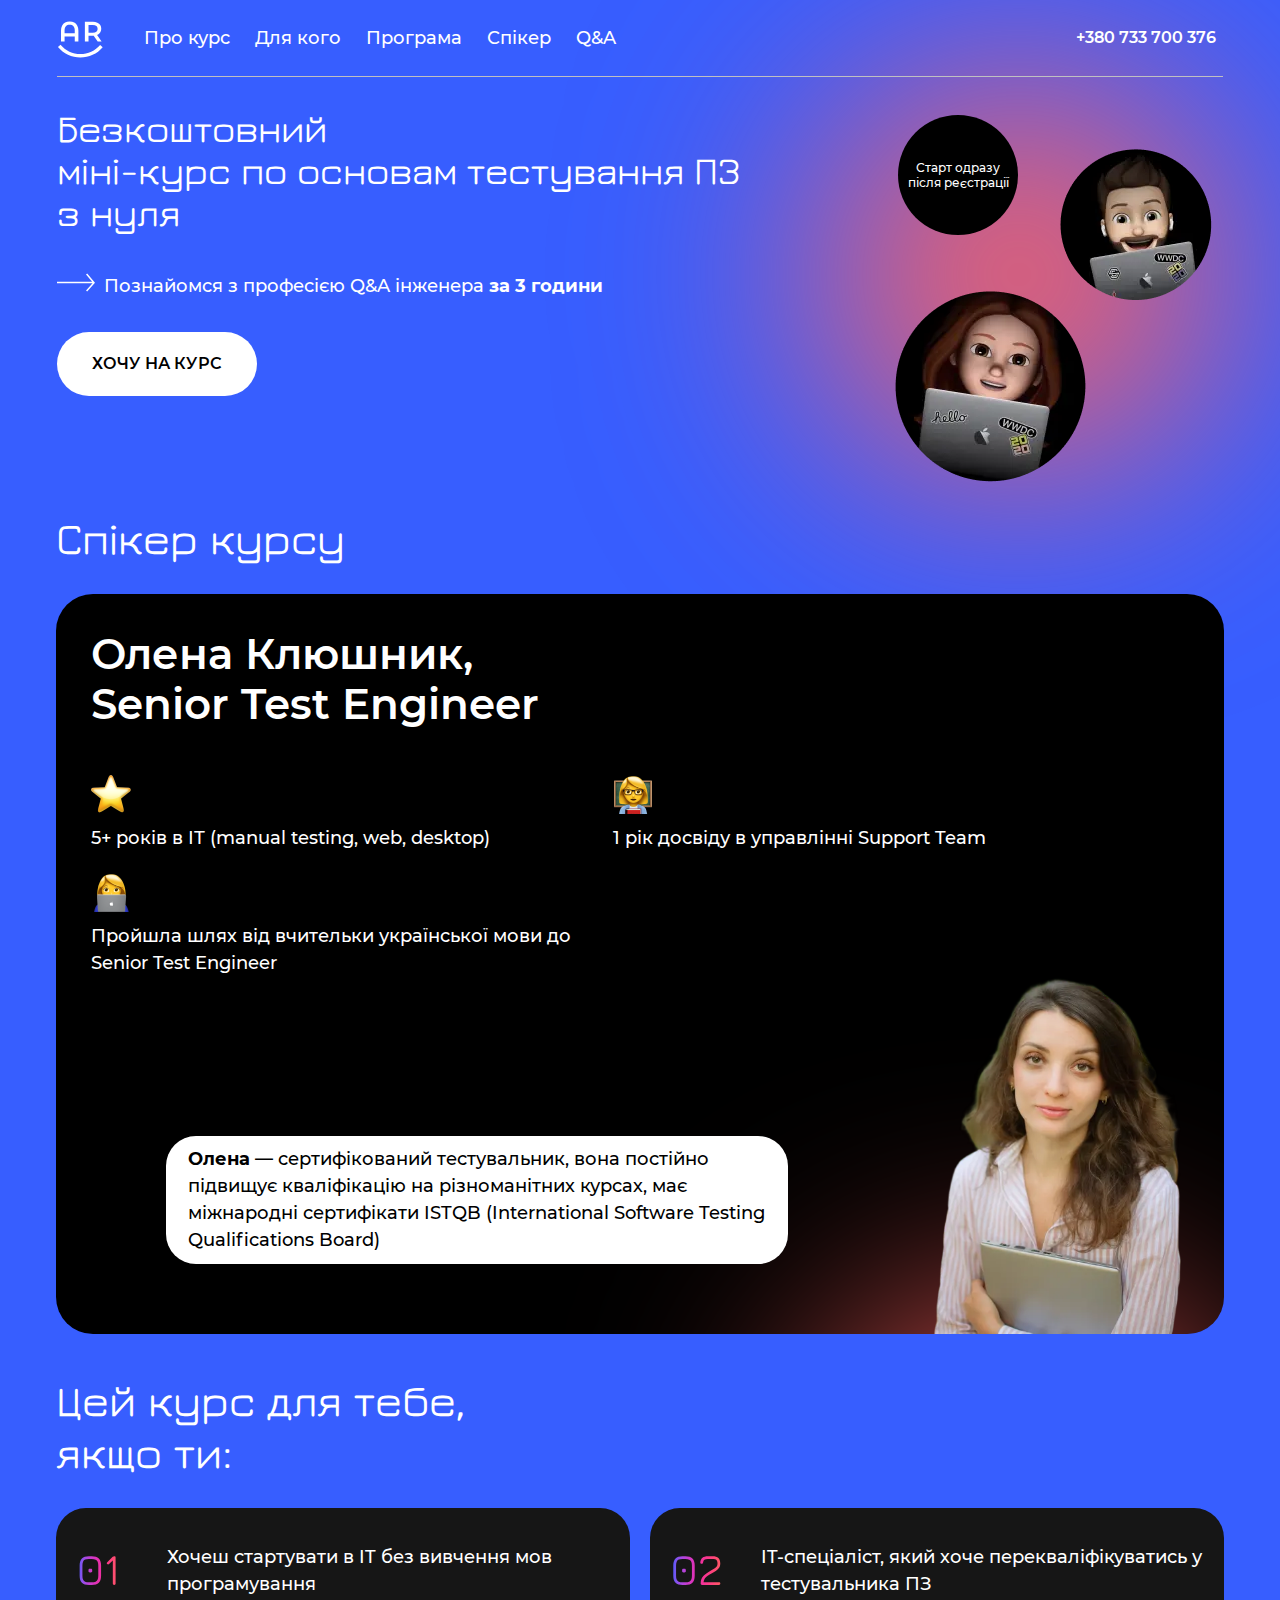
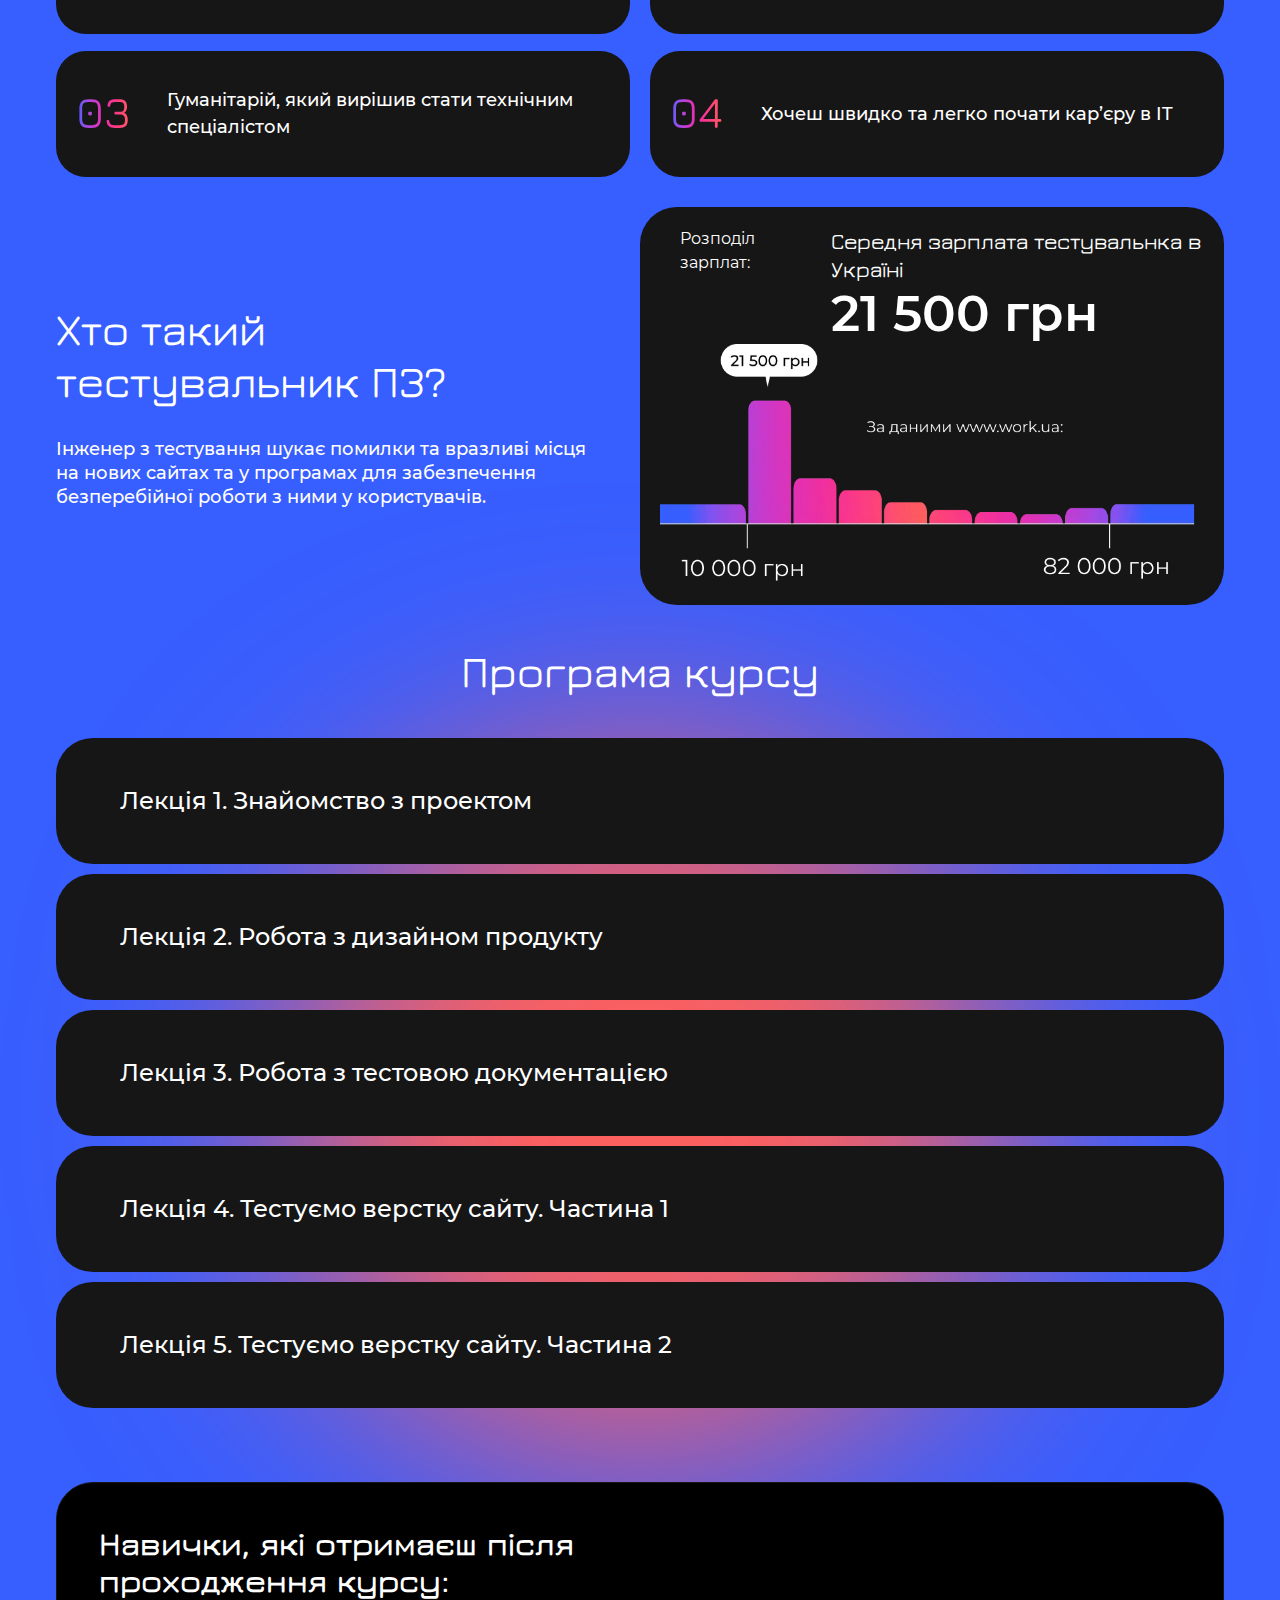
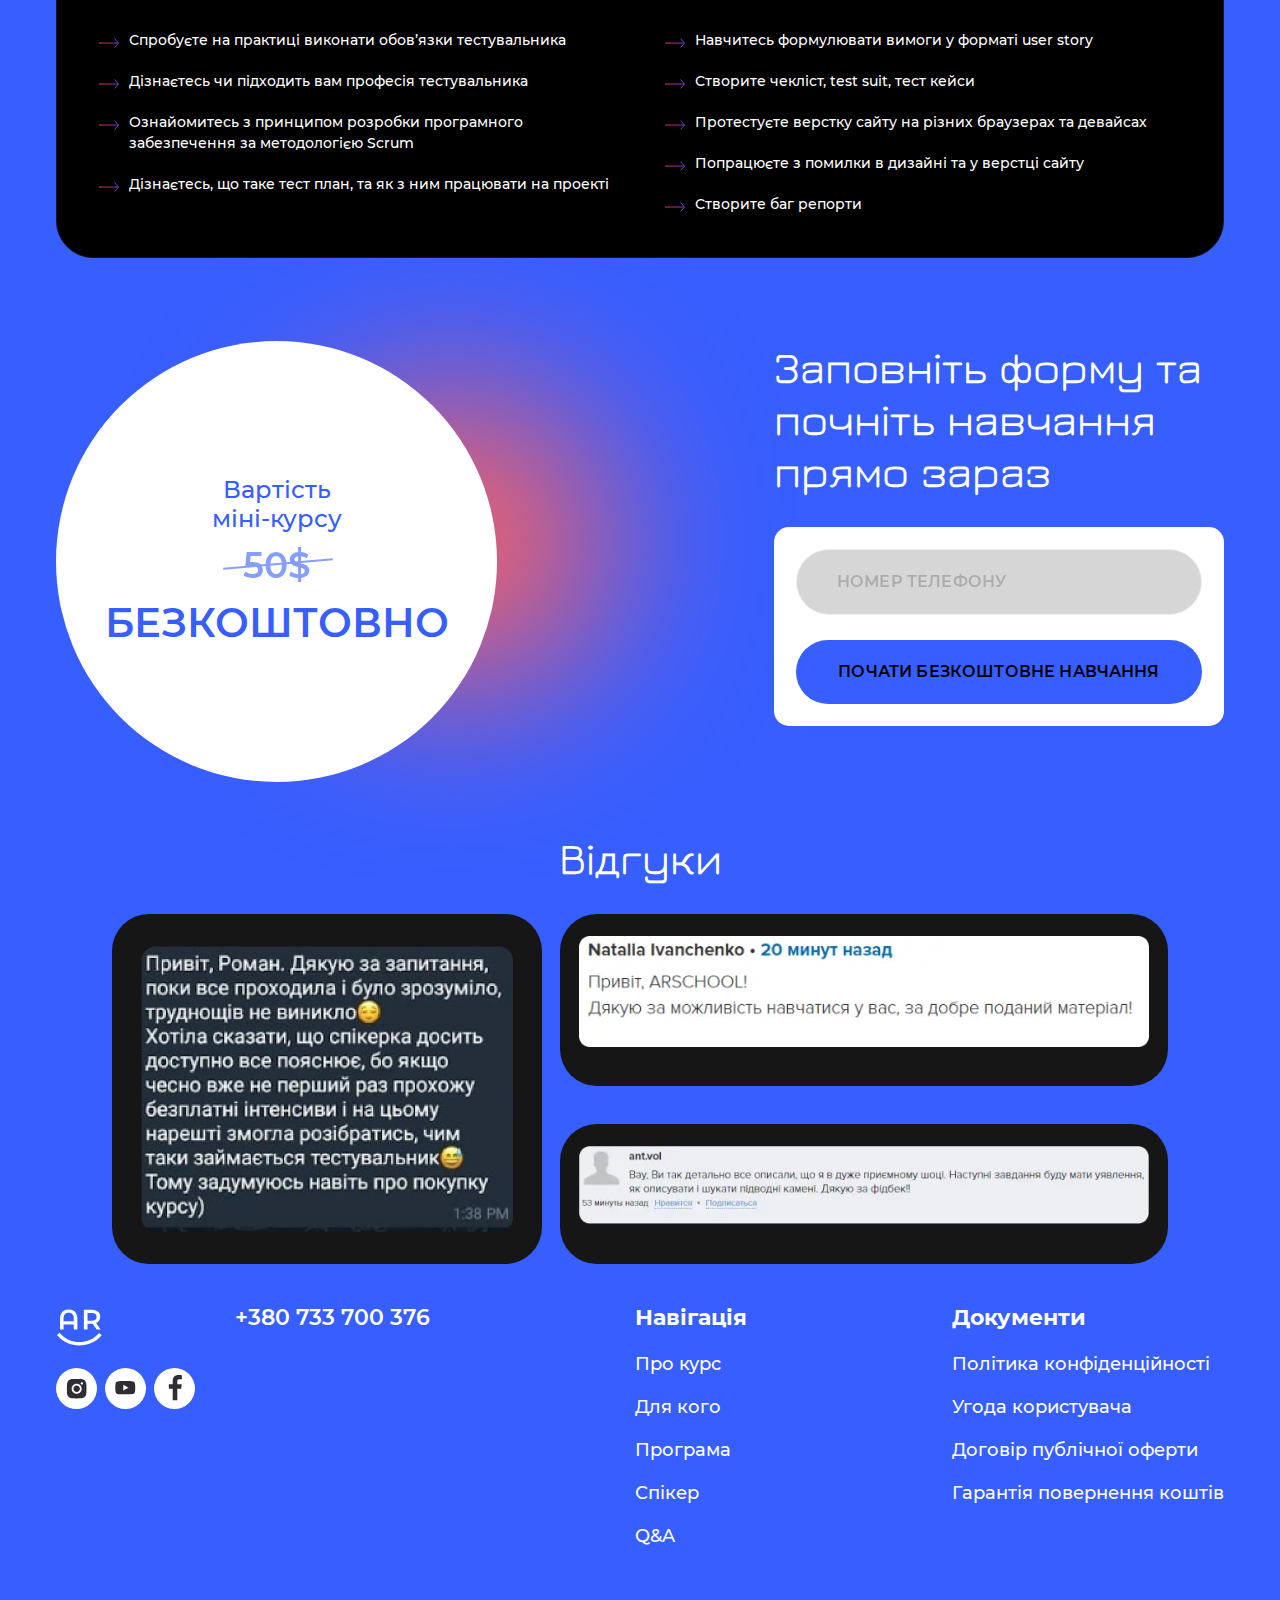
==== commit ec416717: "comit" ====
--- a/index.html
+++ b/index.html
@@ -6,7 +6,7 @@
 	<meta charset="UTF-8">
 	<meta name="format-detection" content="telephone=no">
 	<!-- <style>body{opacity: 0;}</style> -->
-	<link rel="stylesheet" href="css/style.min.css?_v=20220504123252">
+	<link rel="stylesheet" href="css/style.min.css?_v=20220504130129">
 	<link rel="shortcut icon" href="favicon.ico">
 	<!-- <meta name="robots" content="noindex, nofollow"> -->
 	<meta name="viewport" content="width=device-width, initial-scale=1.0">
@@ -53,13 +53,13 @@
 							</svg>
 							<span>Познайомся з професією Q&A <br> інженера <b>за 3 години</b></span>
 						</p>
-						<a href="#callback" class="btn intro__btn">Хочу на курс</a>
+						<a href="" data-goto=".cost" data-goto-top="330" class="btn intro__btn">Хочу на курс</a>
 					</div>
 					<div class="intro__column intro__column-right">
 						<div class="intro__column-inner">
 							<div class="intro__column-start">
-								<span>Старт</span>
-								<span>00 місяць</span>
+								<span>Старт одразу</span>
+								<span>після реєстрації</span>
 							</div>
 							<div class="intro__column-img intro__column-img-big">
 								<picture><source srcset="img/home/01.webp" type="image/webp"><img src="img/home/01.png" alt=""></picture>
@@ -299,16 +299,16 @@
 						<nav class="footer__navigation">
 							<ul class="footer__navigation-list">
 								<li class="footer__navigation-item">
-									<a href="" class="footer__navigation-link">Про курс</a>
-								</li>
-								<li class="footer__navigation-item">
-									<a href="" class="footer__navigation-link">Для кого</a>
-								</li>
-								<li class="footer__navigation-item">
-									<a href="" class="footer__navigation-link">Програма</a>
-								</li>
-								<li class="footer__navigation-item">
-									<a href="" class="footer__navigation-link">Спікер</a>
+									<a href="" data-goto=".tester" class="footer__navigation-link">Про курс</a>
+								</li>
+								<li class="footer__navigation-item">
+									<a href="" data-goto=".goal" class="footer__navigation-link">Для кого</a>
+								</li>
+								<li class="footer__navigation-item">
+									<a href="" data-goto=".program" class="footer__navigation-link">Програма</a>
+								</li>
+								<li class="footer__navigation-item">
+									<a href="" data-goto=".speaker" class="footer__navigation-link">Спікер</a>
 								</li>
 								<li class="footer__navigation-item">
 									<a href="" class="footer__navigation-link">Q&A</a>
@@ -349,7 +349,7 @@
 		</div>
 	</div>
 </div> -->
-	<script src="js/app.min.js?_v=20220504123252"></script>
+	<script src="js/app.min.js?_v=20220504130129"></script>
 </body>
 
 </html>--- a/css/style.min.css
+++ b/css/style.min.css
@@ -1 +1 @@
-@charset "UTF-8";@import url(https://fonts.googleapis.com/css2?family=Jura&display=swap);@font-face{font-family:Jura;font-display:swap;src:url(../fonts/Jura.woff2) format("woff2"),url(../fonts/Jura.woff) format("woff");font-weight:400;font-style:normal}@font-face{font-family:Montserrat;font-display:swap;src:url(../fonts/Montserrat-Regular.woff2) format("woff2"),url(../fonts/Montserrat-Regular.woff) format("woff");font-weight:400;font-style:normal}@font-face{font-family:Montserrat;font-display:swap;src:url(../fonts/Montserrat-Medium.woff2) format("woff2"),url(../fonts/Montserrat-Medium.woff) format("woff");font-weight:500;font-style:normal}@font-face{font-family:Montserrat;font-display:swap;src:url(../fonts/Montserrat-SemiBold.woff2) format("woff2"),url(../fonts/Montserrat-SemiBold.woff) format("woff");font-weight:600;font-style:normal}@font-face{font-family:Montserrat;font-display:swap;src:url(../fonts/Montserrat-Bold.woff2) format("woff2"),url(../fonts/Montserrat-Bold.woff) format("woff");font-weight:700;font-style:normal}*{padding:0;margin:0;border:0}*,:after,:before{-webkit-box-sizing:border-box;box-sizing:border-box}body,html{height:100%;min-width:320px}body{font-family:Montserrat;font-size:1.125rem;font-weight:500;line-height:1.5;color:#fff;-ms-text-size-adjust:100%;-moz-text-size-adjust:100%;-webkit-text-size-adjust:100%;-webkit-font-smoothing:antialiased;-moz-osx-font-smoothing:grayscale}button,input,textarea{font-family:Montserrat;font-size:inherit}button{cursor:pointer;color:inherit;background-color:inherit}a{color:inherit}a:link,a:visited{text-decoration:none}a:hover{text-decoration:none}ul li{list-style:none}img{vertical-align:top}h1,h2,h3,h4,h5,h6{font-weight:inherit;font-size:inherit}body{background-color:#375eff}.lock body{overflow:hidden;-ms-touch-action:none;touch-action:none}.wrapper{min-height:100%;display:-webkit-box;display:-ms-flexbox;display:flex;-webkit-box-orient:vertical;-webkit-box-direction:normal;-ms-flex-direction:column;flex-direction:column;overflow:hidden}.wrapper>main{-webkit-box-flex:1;-ms-flex:1 1 auto;flex:1 1 auto}.wrapper>*{min-width:0}[class*=__container]{max-width:80.375rem;-webkit-box-sizing:content-box;box-sizing:content-box;margin:0 auto;padding:0 .9375rem}.form{padding:22px;background-color:#fff;border-radius:15px}.form__row{display:block}.button{display:-webkit-inline-box;display:-ms-inline-flexbox;display:inline-flex;-webkit-box-pack:center;-ms-flex-pack:center;justify-content:center;-webkit-box-align:center;-ms-flex-align:center;align-items:center;padding:22px 20px;font-weight:600;font-size:1rem;line-height:1.25;letter-spacing:.01em;text-transform:uppercase;color:#000;border-radius:47px;background-color:#375eff;-webkit-transition:-webkit-transform .3s ease 0s;transition:-webkit-transform .3s ease 0s;-o-transition:transform .3s ease 0s;transition:transform .3s ease 0s;transition:transform .3s ease 0s,-webkit-transform .3s ease 0s}.button.fw{width:100%}input[type=email],input[type=tel],input[type=text],textarea{-webkit-appearance:none;-moz-appearance:none;appearance:none}.input{width:100%;display:block;padding:22px 40px;border:1px solid #eee;background:#d6d6d6;border-radius:47px;color:#000;font-weight:600;font-size:1rem;line-height:1.25}.input::-webkit-input-placeholder{font-weight:600;font-size:16px;line-height:1.25;letter-spacing:.01em;text-transform:uppercase;opacity:.43}.input::-moz-placeholder{font-weight:600;font-size:16px;line-height:1.25;letter-spacing:.01em;text-transform:uppercase;opacity:.43}.input:-ms-input-placeholder{font-weight:600;font-size:16px;line-height:1.25;letter-spacing:.01em;text-transform:uppercase;opacity:.43}.input::-ms-input-placeholder{font-weight:600;font-size:16px;line-height:1.25;letter-spacing:.01em;text-transform:uppercase;opacity:.43}.input::placeholder{font-weight:600;font-size:16px;line-height:1.25;letter-spacing:.01em;text-transform:uppercase;opacity:.43}.input._form-error{border:1px solid red}textarea.input{resize:none;padding:0 0}[class*=-ibg]{position:relative}[class*=-ibg] img{position:absolute;width:100%;height:100%;top:0;left:0;-o-object-fit:cover;object-fit:cover}[class*=-ibg_contain] img{-o-object-fit:contain;object-fit:contain}.btn{display:-webkit-inline-box;display:-ms-inline-flexbox;display:inline-flex;-webkit-box-pack:center;-ms-flex-pack:center;justify-content:center;-webkit-box-align:center;-ms-flex-align:center;align-items:center;font-size:1rem;line-height:1.25;font-weight:600;letter-spacing:.01em;text-transform:uppercase;border-radius:35px;color:#000;padding:22px 35px;background-color:#fff;-webkit-transition:background-color .3s ease 0s,color .3s ease 0s;-o-transition:background-color .3s ease 0s,color .3s ease 0s;transition:background-color .3s ease 0s,color .3s ease 0s}.btn:hover{background-color:#fd605e;color:#fff}.section{margin-bottom:2.5rem}.section-title{font-family:Jura;font-weight:500}.social{display:-webkit-box;display:-ms-flexbox;display:flex;margin-top:1.25rem}.social__item{width:41px;height:41px;border-radius:50%;background-color:#fff;display:-webkit-box;display:-ms-flexbox;display:flex;-webkit-box-align:center;-ms-flex-align:center;align-items:center;-webkit-box-pack:center;-ms-flex-pack:center;justify-content:center}.social__item:not(:last-child){margin-right:8px}.social__item:hover svg{-webkit-transition:-webkit-transform .3s ease 0s;transition:-webkit-transform .3s ease 0s;-o-transition:transform .3s ease 0s;transition:transform .3s ease 0s;transition:transform .3s ease 0s,-webkit-transform .3s ease 0s;-webkit-transform:scale(1.1);-ms-transform:scale(1.1);transform:scale(1.1)}.block-shadow{position:relative;width:408px;height:395px;border-radius:50%;background:#fd605e;-webkit-filter:blur(120px);filter:blur(120px);z-index:-1}.header._header-scroll{position:fixed;top:0;left:0;width:100%;background-color:#375eff;z-index:100}.header__container{max-width:72.875rem}.header__body{display:-webkit-box;display:-ms-flexbox;display:flex;-webkit-box-align:center;-ms-flex-align:center;align-items:center;padding:16px 0;border-bottom:1px solid #c0c0c2}.menu-open .menu__body{right:0}.menu__link{-webkit-transition:color .3s ease 0s;-o-transition:color .3s ease 0s;transition:color .3s ease 0s}.menu__link:hover{color:#fd605e}.menu__link._navigator-active{color:#fd605e}.phone{font-size:1rem;line-height:1.25;font-weight:600;-webkit-transition:color .3s ease 0s;-o-transition:color .3s ease 0s;transition:color .3s ease 0s}.phone:hover{color:#fd605e}.icon-menu{display:none}.footer{padding-bottom:63px}.footer__body{display:-webkit-box;display:-ms-flexbox;display:flex;-webkit-box-pack:justify;-ms-flex-pack:justify;justify-content:space-between}.footer__title{font-size:1.375rem;line-height:1.2272727273;font-weight:700;margin-bottom:1.25rem}.footer__documents-item:not(:last-child),.footer__navigation-item:not(:last-child){margin-bottom:1rem}.footer__documents-link,.footer__navigation-link{-webkit-transition:color .3s ease 0s;-o-transition:color .3s ease 0s;transition:color .3s ease 0s}.footer__documents-link:hover,.footer__navigation-link:hover{color:#fd605e}.intro__container{max-width:72.875rem;display:-webkit-box;display:-ms-flexbox;display:flex;-webkit-box-pack:justify;-ms-flex-pack:justify;justify-content:space-between}.intro__column{-webkit-box-flex:0;-ms-flex:0 1 auto;flex:0 1 auto}.intro__column-content{padding-top:30px}.intro__column-right{-webkit-box-flex:0;-ms-flex:0 1 395px;flex:0 1 395px}.intro__column-inner{position:relative}.intro__column-img{position:absolute;border-radius:50%}.intro__column-img img{max-width:100%;-o-object-fit:cover;object-fit:cover;border-radius:50%}.intro__column-img-big{bottom:-23px;left:67px}.intro__column-img-sm{top:60px;right:0}.intro__column-start{display:-webkit-box;display:-ms-flexbox;display:flex;-webkit-box-align:center;-ms-flex-align:center;align-items:center;-webkit-box-orient:vertical;-webkit-box-direction:normal;-ms-flex-direction:column;flex-direction:column;-webkit-box-pack:center;-ms-flex-pack:center;justify-content:center;position:absolute;top:38px;left:0;border-radius:50%;background-color:#000}.intro__title{font-family:Jura,sans-serif;font-weight:500}.intro__text{display:-webkit-box;display:-ms-flexbox;display:flex;position:relative;margin-bottom:2rem}.intro__text svg{position:relative}.speaker__body{position:relative;background:#000;border-radius:37px;padding:35px 35px 0 35px;overflow:hidden;z-index:0}.speaker picture,.speaker__img{-webkit-box-flex:0;-ms-flex:0 0 375px;flex:0 0 375px;width:375px;max-width:100%;-o-object-fit:cover;object-fit:cover}.speaker__name{font-weight:600;margin-bottom:2.8125rem}.speaker__info{display:-webkit-box;display:-ms-flexbox;display:flex;-ms-flex-wrap:wrap;flex-wrap:wrap}.speaker__info-icon img{width:100%}.speaker__description{background:#fff;color:#000;position:absolute;left:0;bottom:0;padding:10px 22px;z-index:1}.speaker__block-shadow{position:absolute;right:0;bottom:-50%}.goal__item{display:-webkit-box;display:-ms-flexbox;display:flex;-webkit-box-align:center;-ms-flex-align:center;align-items:center;background:#161616;border-radius:15px;padding:20px}.goal__item::before{content:"";background-image:url(../img/icons/01.svg);background-repeat:no-repeat;background-size:auto;background-position:center;-webkit-box-flex:0;-ms-flex:0 0 55px;flex:0 0 55px;height:52px;margin-right:18px}.goal__item:nth-child(2)::before{background-image:url(../img/icons/02.svg)}.goal__item:nth-child(3)::before{background-image:url(../img/icons/03.svg)}.goal__item:last-child::before{background-image:url(../img/icons/04.svg)}.tester__column{-webkit-box-flex:0;-ms-flex:0 1 auto;flex:0 1 auto}.tester__wages{background:#161616;border-radius:37px;padding:20px;-webkit-box-flex:0;-ms-flex:0 0 50%;flex:0 0 50%}.tester__wages-content{display:-webkit-box;display:-ms-flexbox;display:flex}.tester__wages-text{font-weight:400}.tester__wages-info{font-family:Jura;font-weight:500}.tester__wages-info span{font-family:Montserrat;font-size:2rem;line-height:1.375;font-weight:600;white-space:nowrap;display:block}.tester__wages img{max-width:100%;-o-object-fit:cover;object-fit:cover}.program__body{position:relative}.program__list-item{background:#161616;border-radius:18px;padding:22px}.program__list-item:not(:last-child){margin-bottom:.625rem}.program__block-shadow{width:725px;height:702px;position:absolute;top:21px;left:50%;-webkit-transform:translateX(-50%);-ms-transform:translateX(-50%);transform:translateX(-50%)}.skills{margin-bottom:5.1875rem}.skills__title{font-weight:700;margin-bottom:2.75rem}.skills__body{background:#000;border:1px solid #161616}.skills__list-item{position:relative;font-size:.875rem;padding-left:30px;-webkit-column-break-inside:avoid;-moz-column-break-inside:avoid;break-inside:avoid}.skills__list-item:not(:last-child){margin-bottom:1.25rem}.skills__list-item::before{content:"";position:absolute;top:8px;left:0;background-image:url(../img/icons/arrow-acent.svg);background-repeat:no-repeat;background-position:center;background-size:cover;width:37px;height:17px}.cost{margin-bottom:3.125rem}.cost__column{-webkit-box-flex:0;-ms-flex:0 1 450px;flex:0 1 450px;position:relative}.cost__info{display:-webkit-box;display:-ms-flexbox;display:flex;-webkit-box-orient:vertical;-webkit-box-direction:normal;-ms-flex-direction:column;flex-direction:column;-webkit-box-pack:center;-ms-flex-pack:center;justify-content:center;-webkit-box-align:center;-ms-flex-align:center;align-items:center;width:290px;height:290px;border-radius:50%;background:#fff;color:#375eff;text-align:center}.cost__info-price-old{font-size:36px;line-height:1.25;font-weight:600;margin:10px 0;opacity:.6;position:relative}.cost__info-price-old::after{content:"";position:absolute;top:20px;left:-20px;width:110px;height:2px;background-color:#375eff;-webkit-transform:rotate(-5.03deg);-ms-transform:rotate(-5.03deg);transform:rotate(-5.03deg)}.cost__info-price-new{font-size:40px;line-height:1.25;font-weight:600;text-transform:uppercase}.cost__title{font-size:2.5rem;line-height:1.25}.cost__block-shadow{position:absolute;top:50px;right:-100px;width:308px;height:298px;-webkit-filter:blur(85px);filter:blur(85px)}.reviews__item{background:#161616;border-radius:18px;padding:12px;position:relative}.reviews__item img{max-width:100%;-o-object-fit:cover;object-fit:cover;border-radius:7px}.reviews__item-big{-ms-grid-row-span:2;grid-row:span 2;width:290px}@media (min-width:29.99875em){.intro__text br{display:none}.intro__text svg{margin-right:9px;-webkit-animation:arrow 1.5s linear infinite;animation:arrow 1.5s linear infinite}}@media (min-width:37.5em){.tester__body{display:-webkit-box;display:-ms-flexbox;display:flex;-webkit-box-align:center;-ms-flex-align:center;align-items:center}.tester__info{padding-right:40px}.cost__body{display:-webkit-box;display:-ms-flexbox;display:flex;-webkit-box-pack:justify;-ms-flex-pack:justify;justify-content:space-between;gap:20px}}@media (min-width:47.99875em){.form__row:not(:last-child){margin-bottom:1.5625rem}.section-title{font-size:2.75rem;line-height:1.1818181818;margin-bottom:1.875rem}.header__phone{margin-left:auto;margin-right:7px}.footer__phone{font-size:1.375rem;line-height:1.2272727273}.intro__container{padding-top:63px}.intro__title{font-size:2.375rem;line-height:1.1052631579;margin-bottom:2.5rem}.speaker__name{font-size:2.625rem;line-height:1.1904761905}.speaker__info-icon{width:40px;margin-bottom:.6875rem}.speaker__description{border-radius:30px;left:20px;right:20px;bottom:30px}.goal{margin-bottom:.8125rem}.goal__body{display:-webkit-box;display:-ms-flexbox;display:flex;-ms-flex-wrap:wrap;flex-wrap:wrap;-webkit-box-pack:justify;-ms-flex-pack:justify;justify-content:space-between}.goal__item{-webkit-box-flex:0;-ms-flex:0 1 calc(50% - 5px);flex:0 1 calc(50% - 5px);margin-bottom:.625rem}.tester__wages-text{font-size:1rem;margin-right:27px;padding-left:20px}.tester__wages-info{font-size:1.375rem;line-height:1.2727272727}.tester__desc{font-size:1.125rem;line-height:1.3333333333}.program{margin-bottom:4.625rem}.program__title{margin-bottom:2.5625rem;text-align:center}.skills__body{padding:42px;border-radius:37px}.skills__list{-webkit-columns:2;-moz-columns:2;columns:2;-webkit-column-gap:49px;-moz-column-gap:49px;column-gap:49px}.cost__body{gap:40px}.reviews__body{display:-ms-grid;display:grid;-ms-grid-columns:-webkit-min-content auto;-ms-grid-columns:min-content auto;grid-template-columns:-webkit-min-content auto;grid-template-columns:min-content auto;-webkit-column-gap:12px;-moz-column-gap:12px;column-gap:12px;row-gap:24px}.reviews__title{text-align:center}}@media (min-width:61.99875em){.menu__list{display:-webkit-box;display:-ms-flexbox;display:flex}.menu__item:not(:last-child){margin-right:25px}.footer__column{-webkit-box-flex:0;-ms-flex:0 1 auto;flex:0 1 auto}.footer__column:first-child{display:-webkit-box;display:-ms-flexbox;display:flex;-webkit-box-align:start;-ms-flex-align:start;align-items:flex-start}.footer__column-inner{margin-right:40px}.intro__column-inner{width:408px;height:395px;border-radius:50%}.intro__column-start{left:83px;width:120px;height:120px;font-size:.9375rem;line-height:1.2;letter-spacing:.01em}.speaker__description{width:622px;bottom:70px;left:110px}.goal__item{-webkit-box-flex:0;-ms-flex:0 1 calc(50% - 10px);flex:0 1 calc(50% - 10px);min-height:126px;border-radius:30px;margin-bottom:1.0625rem}.goal__item::before{margin-right:36px}.tester__wages-info span{font-size:3.125rem;line-height:1.22}.program__list-item{padding:45px 64px;border-radius:37px;font-size:1.5rem}.cost__info{width:441px;height:441px}.cost__info-text{font-size:1.5rem;line-height:1.2083333333}.reviews__body{-ms-grid-columns:-webkit-max-content auto;-ms-grid-columns:max-content auto;grid-template-columns:-webkit-max-content auto;grid-template-columns:max-content auto;-webkit-column-gap:18px;-moz-column-gap:18px;column-gap:18px;row-gap:38px;padding:0 56px}.reviews__item{border-radius:37px;padding:22px 19px}.reviews__item-big{padding:32px 29px;width:430px}}@media (min-width:82.25em){.form{padding:46px 35px;border-radius:30px}.header__logo{margin-right:114px}.menu__item:not(:last-child){margin-right:45px}.footer__body{padding:0 45px}.footer__column-inner{margin-right:85px}.intro{margin-bottom:5.4375rem}.intro__container{-webkit-column-gap:45px;-moz-column-gap:45px;column-gap:45px}.intro__title{font-size:4.125rem;line-height:1.1818181818;margin-bottom:5.5625rem}@-webkit-keyframes arrow{0%{left:-20px}100%{left:0}}@keyframes arrow{0%{left:-20px}100%{left:0}}.speaker__title{padding-left:60px}.speaker__body{display:-webkit-box;display:-ms-flexbox;display:flex;padding:65px 65px 0 65px}.speaker__body-inner{position:relative}.speaker__name{font-size:3.125rem;line-height:1.2}.speaker__info-item{-webkit-box-flex:0;-ms-flex:0 1 275px;flex:0 1 275px}.speaker__info-item:first-child{margin-bottom:2.9375rem;margin-right:110px}.speaker__description{left:auto;right:-190px;padding:22px 11px 22px 41px;padding:12px 22px;position:absolute}.goal__title{padding-left:65px}.goal__body{padding-left:20px}.goal__item{min-height:166px;padding-left:41px}.tester__info{margin-right:145px}.tester__wages{-webkit-box-flex:0;-ms-flex:0 0 663px;flex:0 0 663px;padding:65px 48px}.tester__wages-text{font-size:1.5rem;margin-right:57px;padding-left:35px}.tester__wages-info{font-size:2.25rem;line-height:1.1944444444}.tester__desc{font-size:1.5rem;line-height:1.5}.skills__body{padding:72px 82px}.skills__list-item{font-size:1.5rem;padding-left:47px}.skills__list-item:not(:last-child){margin-bottom:2.5rem}.cost__body{padding:0 90px}.reviews{margin-bottom:5.1875rem}.reviews__item img{border-radius:17px}}@media (max-width:82.25em){.header__logo{margin-right:40px}.speaker picture,.speaker__img{display:block;margin-left:auto;width:258px}.skills__title{font-size:2rem}.skills__list-item::before{width:20px;height:10px}}@media (max-width:61.99875em){.button{padding:16px;font-size:.875rem}.input{padding:16px;font-size:.875rem}.input::-webkit-input-placeholder{font-size:.875rem}.input::-moz-placeholder{font-size:.875rem}.input:-ms-input-placeholder{font-size:.875rem}.input::-ms-input-placeholder{font-size:.875rem}.input::placeholder{font-size:.875rem}.btn{padding:15px 35px}.menu__body{position:fixed;top:77px;right:-200%;width:360px;height:100%;background-color:#161616;-webkit-transition:right .4s ease 0s;-o-transition:right .4s ease 0s;transition:right .4s ease 0s;z-index:9}.menu__list{padding:40px}.menu__item{text-align:center}.menu__item:not(:last-child){margin-bottom:1.875rem}.menu__link{font-size:22px}.icon-menu{display:block;position:relative;width:1.875rem;height:1.125rem;cursor:pointer;z-index:20;margin-left:20px}.icon-menu span,.icon-menu::after,.icon-menu::before{content:"";-webkit-transition:all .3s ease 0s;-o-transition:all .3s ease 0s;transition:all .3s ease 0s;right:0;position:absolute;width:100%;height:.125rem;background-color:#fff}.icon-menu::before{top:0}.icon-menu::after{bottom:0}.icon-menu span{top:calc(50% - .0625rem)}.menu-open .icon-menu span{width:0}.menu-open .icon-menu::before{top:calc(50% - .0625rem);-webkit-transform:rotate(-45deg);-ms-transform:rotate(-45deg);transform:rotate(-45deg)}.menu-open .icon-menu::after{bottom:calc(50% - .0625rem);-webkit-transform:rotate(45deg);-ms-transform:rotate(45deg);transform:rotate(45deg)}.intro__column-right{-webkit-box-flex:0;-ms-flex:0 1 305px;flex:0 1 305px}.intro__column-img-big{width:180px;bottom:0;left:20px}.intro__column-img-sm{width:140px;right:14px}.intro__column-start{left:50px;width:80px;height:80px;font-size:12px;line-height:1.25}.intro__block-shadow{width:330px;height:320px}.speaker__description{font-size:16px}.tester__title{font-size:2rem}.program__block-shadow{width:425px;height:402px}.cost__info-price-new{font-size:28px;line-height:1.1428571429}.cost__title{font-size:1.75rem;line-height:1.1428571429}.cost__block-shadow{right:0}}@media (max-width:47.99875em){body{font-size:.875rem;line-height:1.2857142857}.form__row:not(:last-child){margin-bottom:.9375rem}.section-title{font-size:2rem;line-height:1.375;margin-bottom:1.25rem}.social{margin-bottom:1.25rem}.header__body{-webkit-box-pack:justify;-ms-flex-pack:justify;justify-content:space-between}.footer__body{-ms-flex-wrap:wrap;flex-wrap:wrap}.footer__column{-webkit-box-flex:0;-ms-flex:0 1 50%;flex:0 1 50%}.footer__column:first-child{-webkit-box-flex:0;-ms-flex:0 1 100%;flex:0 1 100%;margin-bottom:1.875rem}.intro__container{-webkit-box-orient:vertical;-webkit-box-direction:reverse;-ms-flex-direction:column-reverse;flex-direction:column-reverse}.intro__column-inner{width:320px}.intro__title{font-size:1.75rem;line-height:1.1428571429;margin-bottom:2.5rem}.speaker__body{padding:20px 15px 0 15px}.speaker picture,.speaker__img{width:200px;position:relative;top:-70px;z-index:0}.speaker__body-inner{margin-bottom:90px}.speaker__name{font-size:1.75rem;line-height:1.1428571429}.speaker__info{margin-bottom:2.5rem}.speaker__info-item{-ms-flex-preferred-size:100%;flex-basis:100%;display:-webkit-box;display:-ms-flexbox;display:flex}.speaker__info-item:not(:last-child){margin-bottom:1.25rem}.speaker__info-icon{margin-right:15px;-webkit-box-flex:0;-ms-flex:0 0 40px;flex:0 0 40px}.goal{margin-bottom:1.875rem}.goal__item:not(:last-child){margin-bottom:.9375rem}.program{margin-bottom:2.5rem}.program__title{margin-bottom:1.75rem}.skills__title{font-size:26px}.skills__body{padding:22px 15px;border-radius:18px}.cost__info{margin-bottom:1.875rem;margin-left:auto;margin-right:auto}.cost__info-text{font-size:1rem;line-height:1.375}.reviews__item:not(:last-child){margin-bottom:.9375rem}}@media (max-width:37.5em){.tester__info{margin-bottom:1.875rem}.tester__desc{font-size:1rem}}@media (max-width:29.99875em){.menu__body{width:100%}.intro__text{-webkit-box-orient:vertical;-webkit-box-direction:normal;-ms-flex-direction:column;flex-direction:column;font-size:1rem}.intro__text svg{-webkit-transform:rotate(90deg);-ms-transform:rotate(90deg);transform:rotate(90deg);margin-bottom:20px;margin-left:-10px}.speaker__description{font-size:12px}}@media (min-width:47.99875em) and (max-width:82.25em){[class*=__container]{padding:0 3.5rem}.speaker__info-item{-webkit-box-flex:0;-ms-flex:0 1 45%;flex:0 1 45%}.speaker__info-item:first-child{margin-bottom:1.25rem}.speaker__info-item:not(:last-child){margin-right:28px}}@media (min-width:37.5em) and (max-width:47.99875em){.footer{padding-left:40px;padding-right:40px}}@media (min-width:47.99875em) and (max-width:61.99875em){.footer__phone{display:block;margin-top:40px}}@media (any-hover:hover){.button:hover{-webkit-transform:scale(1.03);-ms-transform:scale(1.03);transform:scale(1.03)}}+@charset "UTF-8";@import url(https://fonts.googleapis.com/css2?family=Jura&display=swap);@font-face{font-family:Jura;font-display:swap;src:url(../fonts/Jura.woff2) format("woff2"),url(../fonts/Jura.woff) format("woff");font-weight:400;font-style:normal}@font-face{font-family:Montserrat;font-display:swap;src:url(../fonts/Montserrat-Regular.woff2) format("woff2"),url(../fonts/Montserrat-Regular.woff) format("woff");font-weight:400;font-style:normal}@font-face{font-family:Montserrat;font-display:swap;src:url(../fonts/Montserrat-Medium.woff2) format("woff2"),url(../fonts/Montserrat-Medium.woff) format("woff");font-weight:500;font-style:normal}@font-face{font-family:Montserrat;font-display:swap;src:url(../fonts/Montserrat-SemiBold.woff2) format("woff2"),url(../fonts/Montserrat-SemiBold.woff) format("woff");font-weight:600;font-style:normal}@font-face{font-family:Montserrat;font-display:swap;src:url(../fonts/Montserrat-Bold.woff2) format("woff2"),url(../fonts/Montserrat-Bold.woff) format("woff");font-weight:700;font-style:normal}*{padding:0;margin:0;border:0}*,:after,:before{-webkit-box-sizing:border-box;box-sizing:border-box}body,html{height:100%;min-width:320px}body{font-family:Montserrat;font-size:1.125rem;font-weight:500;line-height:1.5;color:#fff;-ms-text-size-adjust:100%;-moz-text-size-adjust:100%;-webkit-text-size-adjust:100%;-webkit-font-smoothing:antialiased;-moz-osx-font-smoothing:grayscale}button,input,textarea{font-family:Montserrat;font-size:inherit}button{cursor:pointer;color:inherit;background-color:inherit}a{color:inherit}a:link,a:visited{text-decoration:none}a:hover{text-decoration:none}ul li{list-style:none}img{vertical-align:top}h1,h2,h3,h4,h5,h6{font-weight:inherit;font-size:inherit}body{background-color:#375eff}.lock body{overflow:hidden;-ms-touch-action:none;touch-action:none}.wrapper{min-height:100%;display:-webkit-box;display:-ms-flexbox;display:flex;-webkit-box-orient:vertical;-webkit-box-direction:normal;-ms-flex-direction:column;flex-direction:column;overflow:hidden}.wrapper>main{-webkit-box-flex:1;-ms-flex:1 1 auto;flex:1 1 auto}.wrapper>*{min-width:0}[class*=__container]{max-width:80.375rem;-webkit-box-sizing:content-box;box-sizing:content-box;margin:0 auto;padding:0 .9375rem}.form{padding:22px;background-color:#fff;border-radius:15px}.form__row{display:block}.button{display:-webkit-inline-box;display:-ms-inline-flexbox;display:inline-flex;-webkit-box-pack:center;-ms-flex-pack:center;justify-content:center;-webkit-box-align:center;-ms-flex-align:center;align-items:center;padding:22px 20px;font-weight:600;font-size:1rem;line-height:1.25;letter-spacing:.01em;text-transform:uppercase;color:#000;border-radius:47px;background-color:#375eff;-webkit-transition:-webkit-transform .3s ease 0s;transition:-webkit-transform .3s ease 0s;-o-transition:transform .3s ease 0s;transition:transform .3s ease 0s;transition:transform .3s ease 0s,-webkit-transform .3s ease 0s}.button.fw{width:100%}input[type=email],input[type=tel],input[type=text],textarea{-webkit-appearance:none;-moz-appearance:none;appearance:none}.input{width:100%;display:block;padding:22px 40px;border:1px solid #eee;background:#d6d6d6;border-radius:47px;color:#000;font-weight:600;font-size:1rem;line-height:1.25}.input::-webkit-input-placeholder{font-weight:600;font-size:16px;line-height:1.25;letter-spacing:.01em;text-transform:uppercase;opacity:.43}.input::-moz-placeholder{font-weight:600;font-size:16px;line-height:1.25;letter-spacing:.01em;text-transform:uppercase;opacity:.43}.input:-ms-input-placeholder{font-weight:600;font-size:16px;line-height:1.25;letter-spacing:.01em;text-transform:uppercase;opacity:.43}.input::-ms-input-placeholder{font-weight:600;font-size:16px;line-height:1.25;letter-spacing:.01em;text-transform:uppercase;opacity:.43}.input::placeholder{font-weight:600;font-size:16px;line-height:1.25;letter-spacing:.01em;text-transform:uppercase;opacity:.43}.input._form-error{border:1px solid red}textarea.input{resize:none;padding:0 0}[class*=-ibg]{position:relative}[class*=-ibg] img{position:absolute;width:100%;height:100%;top:0;left:0;-o-object-fit:cover;object-fit:cover}[class*=-ibg_contain] img{-o-object-fit:contain;object-fit:contain}.btn{display:-webkit-inline-box;display:-ms-inline-flexbox;display:inline-flex;-webkit-box-pack:center;-ms-flex-pack:center;justify-content:center;-webkit-box-align:center;-ms-flex-align:center;align-items:center;font-size:1rem;line-height:1.25;font-weight:600;letter-spacing:.01em;text-transform:uppercase;border-radius:35px;color:#000;padding:22px 35px;background-color:#fff;-webkit-transition:background-color .3s ease 0s,color .3s ease 0s;-o-transition:background-color .3s ease 0s,color .3s ease 0s;transition:background-color .3s ease 0s,color .3s ease 0s}.btn:hover{background-color:#fd605e;color:#fff}.section{margin-bottom:2.5rem}.section-title{font-family:Jura;font-weight:500}.social{display:-webkit-box;display:-ms-flexbox;display:flex;margin-top:1.25rem}.social__item{width:41px;height:41px;border-radius:50%;background-color:#fff;display:-webkit-box;display:-ms-flexbox;display:flex;-webkit-box-align:center;-ms-flex-align:center;align-items:center;-webkit-box-pack:center;-ms-flex-pack:center;justify-content:center}.social__item:not(:last-child){margin-right:8px}.social__item:hover svg{-webkit-transition:-webkit-transform .3s ease 0s;transition:-webkit-transform .3s ease 0s;-o-transition:transform .3s ease 0s;transition:transform .3s ease 0s;transition:transform .3s ease 0s,-webkit-transform .3s ease 0s;-webkit-transform:scale(1.1);-ms-transform:scale(1.1);transform:scale(1.1)}.block-shadow{position:relative;width:408px;height:395px;border-radius:50%;background:#fd605e;-webkit-filter:blur(120px);filter:blur(120px);z-index:-1}.header._header-scroll{position:fixed;top:0;left:0;width:100%;background-color:#375eff;z-index:100}.header__container{max-width:72.875rem}.header__body{display:-webkit-box;display:-ms-flexbox;display:flex;-webkit-box-align:center;-ms-flex-align:center;align-items:center;padding:16px 0;border-bottom:1px solid #c0c0c2}.menu-open .menu__body{right:0}.menu__link{-webkit-transition:color .3s ease 0s;-o-transition:color .3s ease 0s;transition:color .3s ease 0s}.menu__link:hover{color:#fd605e}.menu__link._navigator-active{color:#fd605e}.phone{font-size:1rem;line-height:1.25;font-weight:600;-webkit-transition:color .3s ease 0s;-o-transition:color .3s ease 0s;transition:color .3s ease 0s}.phone:hover{color:#fd605e}.icon-menu{display:none}.footer{padding-bottom:63px}.footer__body{display:-webkit-box;display:-ms-flexbox;display:flex;-webkit-box-pack:justify;-ms-flex-pack:justify;justify-content:space-between}.footer__title{font-size:1.375rem;line-height:1.2272727273;font-weight:700;margin-bottom:1.25rem}.footer__documents-item:not(:last-child),.footer__navigation-item:not(:last-child){margin-bottom:1rem}.footer__documents-link,.footer__navigation-link{-webkit-transition:color .3s ease 0s;-o-transition:color .3s ease 0s;transition:color .3s ease 0s}.footer__documents-link:hover,.footer__navigation-link:hover{color:#fd605e}.intro__container{max-width:72.875rem;display:-webkit-box;display:-ms-flexbox;display:flex;-webkit-box-pack:justify;-ms-flex-pack:justify;justify-content:space-between}.intro__column{-webkit-box-flex:0;-ms-flex:0 1 auto;flex:0 1 auto}.intro__column-content{padding-top:30px}.intro__column-right{-webkit-box-flex:0;-ms-flex:0 1 395px;flex:0 1 395px}.intro__column-inner{position:relative}.intro__column-img{position:absolute;border-radius:50%}.intro__column-img img{max-width:100%;-o-object-fit:cover;object-fit:cover;border-radius:50%}.intro__column-img-big{bottom:-23px;left:67px}.intro__column-img-sm{top:60px;right:0}.intro__column-start{display:-webkit-box;display:-ms-flexbox;display:flex;-webkit-box-align:center;-ms-flex-align:center;align-items:center;-webkit-box-orient:vertical;-webkit-box-direction:normal;-ms-flex-direction:column;flex-direction:column;-webkit-box-pack:center;-ms-flex-pack:center;justify-content:center;position:absolute;top:38px;left:0;border-radius:50%;background-color:#000;font-size:12px;line-height:1.25;width:120px;height:120px}.intro__title{font-family:Jura,sans-serif;font-weight:500}.intro__text{display:-webkit-box;display:-ms-flexbox;display:flex;position:relative;margin-bottom:2rem}.intro__text svg{position:relative}.speaker__body{position:relative;background:#000;border-radius:37px;padding:35px 35px 0 35px;overflow:hidden;z-index:0}.speaker__name{font-weight:600;margin-bottom:2.8125rem}.speaker__info{display:-webkit-box;display:-ms-flexbox;display:flex;-ms-flex-wrap:wrap;flex-wrap:wrap}.speaker__info-icon img{width:100%}.speaker__description{background:#fff;color:#000;position:absolute;left:0;bottom:0;padding:10px 22px;z-index:1}.speaker__block-shadow{position:absolute;right:0;bottom:-50%}.goal__item{display:-webkit-box;display:-ms-flexbox;display:flex;-webkit-box-align:center;-ms-flex-align:center;align-items:center;background:#161616;border-radius:15px;padding:20px}.goal__item::before{content:"";background-image:url(../img/icons/01.svg);background-repeat:no-repeat;background-size:auto;background-position:center;-webkit-box-flex:0;-ms-flex:0 0 55px;flex:0 0 55px;height:52px;margin-right:18px}.goal__item:nth-child(2)::before{background-image:url(../img/icons/02.svg)}.goal__item:nth-child(3)::before{background-image:url(../img/icons/03.svg)}.goal__item:last-child::before{background-image:url(../img/icons/04.svg)}.tester__column{-webkit-box-flex:0;-ms-flex:0 1 auto;flex:0 1 auto}.tester__wages{background:#161616;border-radius:37px;padding:20px;-webkit-box-flex:0;-ms-flex:0 0 50%;flex:0 0 50%}.tester__wages-content{display:-webkit-box;display:-ms-flexbox;display:flex}.tester__wages-text{font-weight:400}.tester__wages-info{font-family:Jura;font-weight:500}.tester__wages-info span{font-family:Montserrat;font-size:2rem;line-height:1.375;font-weight:600;white-space:nowrap;display:block}.tester__wages img{max-width:100%;-o-object-fit:cover;object-fit:cover}.program__body{position:relative}.program__list-item{background:#161616;border-radius:18px;padding:22px}.program__list-item:not(:last-child){margin-bottom:.625rem}.program__block-shadow{width:725px;height:702px;position:absolute;top:21px;left:50%;-webkit-transform:translateX(-50%);-ms-transform:translateX(-50%);transform:translateX(-50%)}.skills{margin-bottom:5.1875rem}.skills__title{font-weight:700;margin-bottom:2.75rem}.skills__body{background:#000;border:1px solid #161616}.skills__list-item{position:relative;font-size:.875rem;padding-left:30px;-webkit-column-break-inside:avoid;-moz-column-break-inside:avoid;break-inside:avoid}.skills__list-item:not(:last-child){margin-bottom:1.25rem}.skills__list-item::before{content:"";position:absolute;top:8px;left:0;background-image:url(../img/icons/arrow-acent.svg);background-repeat:no-repeat;background-position:center;background-size:cover;width:37px;height:17px}.cost{margin-bottom:3.125rem}.cost__column{-webkit-box-flex:0;-ms-flex:0 1 450px;flex:0 1 450px;position:relative}.cost__info{display:-webkit-box;display:-ms-flexbox;display:flex;-webkit-box-orient:vertical;-webkit-box-direction:normal;-ms-flex-direction:column;flex-direction:column;-webkit-box-pack:center;-ms-flex-pack:center;justify-content:center;-webkit-box-align:center;-ms-flex-align:center;align-items:center;width:290px;height:290px;border-radius:50%;background:#fff;color:#375eff;text-align:center}.cost__info-price-old{font-size:36px;line-height:1.25;font-weight:600;margin:10px 0;opacity:.6;position:relative}.cost__info-price-old::after{content:"";position:absolute;top:20px;left:-20px;width:110px;height:2px;background-color:#375eff;-webkit-transform:rotate(-5.03deg);-ms-transform:rotate(-5.03deg);transform:rotate(-5.03deg)}.cost__info-price-new{font-size:40px;line-height:1.25;font-weight:600;text-transform:uppercase}.cost__title{font-size:2.5rem;line-height:1.25}.cost__block-shadow{position:absolute;top:50px;right:-100px;width:308px;height:298px;-webkit-filter:blur(85px);filter:blur(85px)}.reviews__item{background:#161616;border-radius:18px;padding:12px;position:relative}.reviews__item img{max-width:100%;-o-object-fit:cover;object-fit:cover;border-radius:7px}.reviews__item-big{-ms-grid-row-span:2;grid-row:span 2;width:290px}@media (min-width:29.99875em){.intro__text br{display:none}.intro__text svg{margin-right:9px;-webkit-animation:arrow 1.5s linear infinite;animation:arrow 1.5s linear infinite}}@media (min-width:37.5em){.tester__body{display:-webkit-box;display:-ms-flexbox;display:flex;-webkit-box-align:center;-ms-flex-align:center;align-items:center}.tester__info{padding-right:40px}.cost__body{display:-webkit-box;display:-ms-flexbox;display:flex;-webkit-box-pack:justify;-ms-flex-pack:justify;justify-content:space-between;gap:20px}}@media (min-width:47.99875em){.form__row:not(:last-child){margin-bottom:1.5625rem}.section-title{font-size:2.75rem;line-height:1.1818181818;margin-bottom:1.875rem}.header__phone{margin-left:auto;margin-right:7px}.footer__phone{font-size:1.375rem;line-height:1.2272727273}.intro__container{padding-top:63px}.intro__title{font-size:2.375rem;line-height:1.1052631579;margin-bottom:2.5rem}.speaker__name{font-size:2.625rem;line-height:1.1904761905}.speaker__info-icon{width:40px;margin-bottom:.6875rem}.speaker__description{border-radius:30px;left:20px;right:20px;bottom:30px}.goal{margin-bottom:.8125rem}.goal__body{display:-webkit-box;display:-ms-flexbox;display:flex;-ms-flex-wrap:wrap;flex-wrap:wrap;-webkit-box-pack:justify;-ms-flex-pack:justify;justify-content:space-between}.goal__item{-webkit-box-flex:0;-ms-flex:0 1 calc(50% - 5px);flex:0 1 calc(50% - 5px);margin-bottom:.625rem}.tester__wages-text{font-size:1rem;margin-right:27px;padding-left:20px}.tester__wages-info{font-size:1.375rem;line-height:1.2727272727}.tester__desc{font-size:1.125rem;line-height:1.3333333333}.program{margin-bottom:4.625rem}.program__title{margin-bottom:2.5625rem;text-align:center}.skills__body{padding:42px;border-radius:37px}.skills__list{-webkit-columns:2;-moz-columns:2;columns:2;-webkit-column-gap:49px;-moz-column-gap:49px;column-gap:49px}.cost__body{gap:40px}.reviews__body{display:-ms-grid;display:grid;-ms-grid-columns:-webkit-min-content auto;-ms-grid-columns:min-content auto;grid-template-columns:-webkit-min-content auto;grid-template-columns:min-content auto;-webkit-column-gap:12px;-moz-column-gap:12px;column-gap:12px;row-gap:24px}.reviews__title{text-align:center}}@media (min-width:61.99875em){.menu__list{display:-webkit-box;display:-ms-flexbox;display:flex}.menu__item:not(:last-child){margin-right:25px}.footer__column{-webkit-box-flex:0;-ms-flex:0 1 auto;flex:0 1 auto}.footer__column:first-child{display:-webkit-box;display:-ms-flexbox;display:flex;-webkit-box-align:start;-ms-flex-align:start;align-items:flex-start}.footer__column-inner{margin-right:40px}.intro__column-inner{width:408px;height:395px;border-radius:50%}.intro__column-start{left:83px}.speaker__description{width:622px;bottom:70px;left:110px}.goal__item{-webkit-box-flex:0;-ms-flex:0 1 calc(50% - 10px);flex:0 1 calc(50% - 10px);min-height:126px;border-radius:30px;margin-bottom:1.0625rem}.goal__item::before{margin-right:36px}.tester__wages-info span{font-size:3.125rem;line-height:1.22}.program__list-item{padding:45px 64px;border-radius:37px;font-size:1.5rem}.cost__info{width:441px;height:441px}.cost__info-text{font-size:1.5rem;line-height:1.2083333333}.reviews__body{-ms-grid-columns:-webkit-max-content auto;-ms-grid-columns:max-content auto;grid-template-columns:-webkit-max-content auto;grid-template-columns:max-content auto;-webkit-column-gap:18px;-moz-column-gap:18px;column-gap:18px;row-gap:38px;padding:0 56px}.reviews__item{border-radius:37px;padding:22px 19px}.reviews__item-big{padding:32px 29px;width:430px}}@media (min-width:82.25em){.form{padding:46px 35px;border-radius:30px}.header__logo{margin-right:114px}.menu__item:not(:last-child){margin-right:45px}.footer__body{padding:0 45px}.footer__column-inner{margin-right:85px}.intro{margin-bottom:5.4375rem}.intro__container{-webkit-column-gap:45px;-moz-column-gap:45px;column-gap:45px}.intro__title{font-size:4.125rem;line-height:1.1818181818;margin-bottom:5.5625rem}@-webkit-keyframes arrow{0%{left:-20px}100%{left:0}}@keyframes arrow{0%{left:-20px}100%{left:0}}.speaker__title{padding-left:60px}.speaker__body{display:-webkit-box;display:-ms-flexbox;display:flex;padding:65px 65px 0 65px}.speaker picture,.speaker__img{-webkit-box-flex:0;-ms-flex:0 0 375px;flex:0 0 375px;width:375px;max-width:100%;-o-object-fit:cover;object-fit:cover}.speaker__body-inner{position:relative}.speaker__name{font-size:3.125rem;line-height:1.2}.speaker__info-item{-webkit-box-flex:0;-ms-flex:0 1 275px;flex:0 1 275px}.speaker__info-item:first-child{margin-bottom:2.9375rem;margin-right:110px}.speaker__description{left:auto;right:-190px;padding:22px 11px 22px 41px;padding:12px 22px;position:absolute}.goal__title{padding-left:65px}.goal__body{padding-left:20px}.goal__item{min-height:166px;padding-left:41px}.tester__info{margin-right:145px}.tester__wages{-webkit-box-flex:0;-ms-flex:0 0 663px;flex:0 0 663px;padding:65px 48px}.tester__wages-text{font-size:1.5rem;margin-right:57px;padding-left:35px}.tester__wages-info{font-size:2.25rem;line-height:1.1944444444}.tester__desc{font-size:1.5rem;line-height:1.5}.skills__body{padding:72px 82px}.skills__list-item{font-size:1.5rem;padding-left:47px}.skills__list-item:not(:last-child){margin-bottom:2.5rem}.cost__body{padding:0 90px}.reviews{margin-bottom:5.1875rem}.reviews__item img{border-radius:17px}}@media (max-width:82.25em){.header__logo{margin-right:40px}.speaker__img{display:block;margin-left:auto;width:258px}.skills__title{font-size:2rem}.skills__list-item::before{width:20px;height:10px}}@media (max-width:61.99875em){.button{padding:16px;font-size:.875rem}.input{padding:16px;font-size:.875rem}.input::-webkit-input-placeholder{font-size:.875rem}.input::-moz-placeholder{font-size:.875rem}.input:-ms-input-placeholder{font-size:.875rem}.input::-ms-input-placeholder{font-size:.875rem}.input::placeholder{font-size:.875rem}.btn{padding:15px 35px}.menu__body{position:fixed;top:77px;right:-200%;width:360px;height:100%;background-color:#161616;-webkit-transition:right .4s ease 0s;-o-transition:right .4s ease 0s;transition:right .4s ease 0s;z-index:9}.menu__list{padding:40px}.menu__item{text-align:center}.menu__item:not(:last-child){margin-bottom:1.875rem}.menu__link{font-size:22px}.icon-menu{display:block;position:relative;width:1.875rem;height:1.125rem;cursor:pointer;z-index:20;margin-left:20px}.icon-menu span,.icon-menu::after,.icon-menu::before{content:"";-webkit-transition:all .3s ease 0s;-o-transition:all .3s ease 0s;transition:all .3s ease 0s;right:0;position:absolute;width:100%;height:.125rem;background-color:#fff}.icon-menu::before{top:0}.icon-menu::after{bottom:0}.icon-menu span{top:calc(50% - .0625rem)}.menu-open .icon-menu span{width:0}.menu-open .icon-menu::before{top:calc(50% - .0625rem);-webkit-transform:rotate(-45deg);-ms-transform:rotate(-45deg);transform:rotate(-45deg)}.menu-open .icon-menu::after{bottom:calc(50% - .0625rem);-webkit-transform:rotate(45deg);-ms-transform:rotate(45deg);transform:rotate(45deg)}.intro__column-right{-webkit-box-flex:0;-ms-flex:0 1 305px;flex:0 1 305px}.intro__column-img-big{width:180px;bottom:0;left:20px}.intro__column-img-sm{width:140px;right:14px}.intro__column-start{width:100px;height:100px;font-size:10px}.intro__column-start{left:50px}.intro__block-shadow{width:330px;height:320px}.speaker__description{font-size:16px}.tester__title{font-size:2rem}.program__block-shadow{width:425px;height:402px}.cost__info-price-new{font-size:28px;line-height:1.1428571429}.cost__title{font-size:1.75rem;line-height:1.1428571429}.cost__block-shadow{right:0}}@media (max-width:47.99875em){body{font-size:.875rem;line-height:1.2857142857}.form__row:not(:last-child){margin-bottom:.9375rem}.section-title{font-size:2rem;line-height:1.375;margin-bottom:1.25rem}.social{margin-bottom:1.25rem}.header__body{-webkit-box-pack:justify;-ms-flex-pack:justify;justify-content:space-between}.footer__body{-ms-flex-wrap:wrap;flex-wrap:wrap}.footer__column{-webkit-box-flex:0;-ms-flex:0 1 50%;flex:0 1 50%}.footer__column:first-child{-webkit-box-flex:0;-ms-flex:0 1 100%;flex:0 1 100%;margin-bottom:1.875rem}.intro__container{-webkit-box-orient:vertical;-webkit-box-direction:reverse;-ms-flex-direction:column-reverse;flex-direction:column-reverse}.intro__column-inner{width:320px}.intro__title{font-size:1.75rem;line-height:1.1428571429;margin-bottom:2.5rem}.speaker__body{padding:20px 15px 0 15px}.speaker__img{width:200px;position:relative;top:-70px;z-index:0}.speaker__body-inner{margin-bottom:90px}.speaker__name{font-size:1.75rem;line-height:1.1428571429}.speaker__info{margin-bottom:2.5rem}.speaker__info-item{-ms-flex-preferred-size:100%;flex-basis:100%;display:-webkit-box;display:-ms-flexbox;display:flex}.speaker__info-item:not(:last-child){margin-bottom:1.25rem}.speaker__info-icon{margin-right:15px;-webkit-box-flex:0;-ms-flex:0 0 40px;flex:0 0 40px}.goal{margin-bottom:1.875rem}.goal__item:not(:last-child){margin-bottom:.9375rem}.program{margin-bottom:2.5rem}.program__title{margin-bottom:1.75rem}.skills__title{font-size:26px}.skills__body{padding:22px 15px;border-radius:18px}.cost__info{margin-bottom:1.875rem;margin-left:auto;margin-right:auto}.cost__info-text{font-size:1rem;line-height:1.375}.reviews__item:not(:last-child){margin-bottom:.9375rem}}@media (max-width:37.5em){.tester__info{margin-bottom:1.875rem}.tester__desc{font-size:1rem}}@media (max-width:29.99875em){.menu__body{width:100%}.intro__text{-webkit-box-orient:vertical;-webkit-box-direction:normal;-ms-flex-direction:column;flex-direction:column;font-size:1rem}.intro__text svg{-webkit-transform:rotate(90deg);-ms-transform:rotate(90deg);transform:rotate(90deg);margin-bottom:20px;margin-left:-10px}.speaker__description{font-size:12px}}@media (min-width:47.99875em) and (max-width:82.25em){[class*=__container]{padding:0 3.5rem}.speaker__info-item{-webkit-box-flex:0;-ms-flex:0 1 45%;flex:0 1 45%}.speaker__info-item:first-child{margin-bottom:1.25rem}.speaker__info-item:not(:last-child){margin-right:28px}}@media (min-width:37.5em) and (max-width:47.99875em){.footer{padding-left:40px;padding-right:40px}}@media (min-width:47.99875em) and (max-width:61.99875em){.footer__phone{display:block;margin-top:40px}}@media (any-hover:hover){.button:hover{-webkit-transform:scale(1.03);-ms-transform:scale(1.03);transform:scale(1.03)}}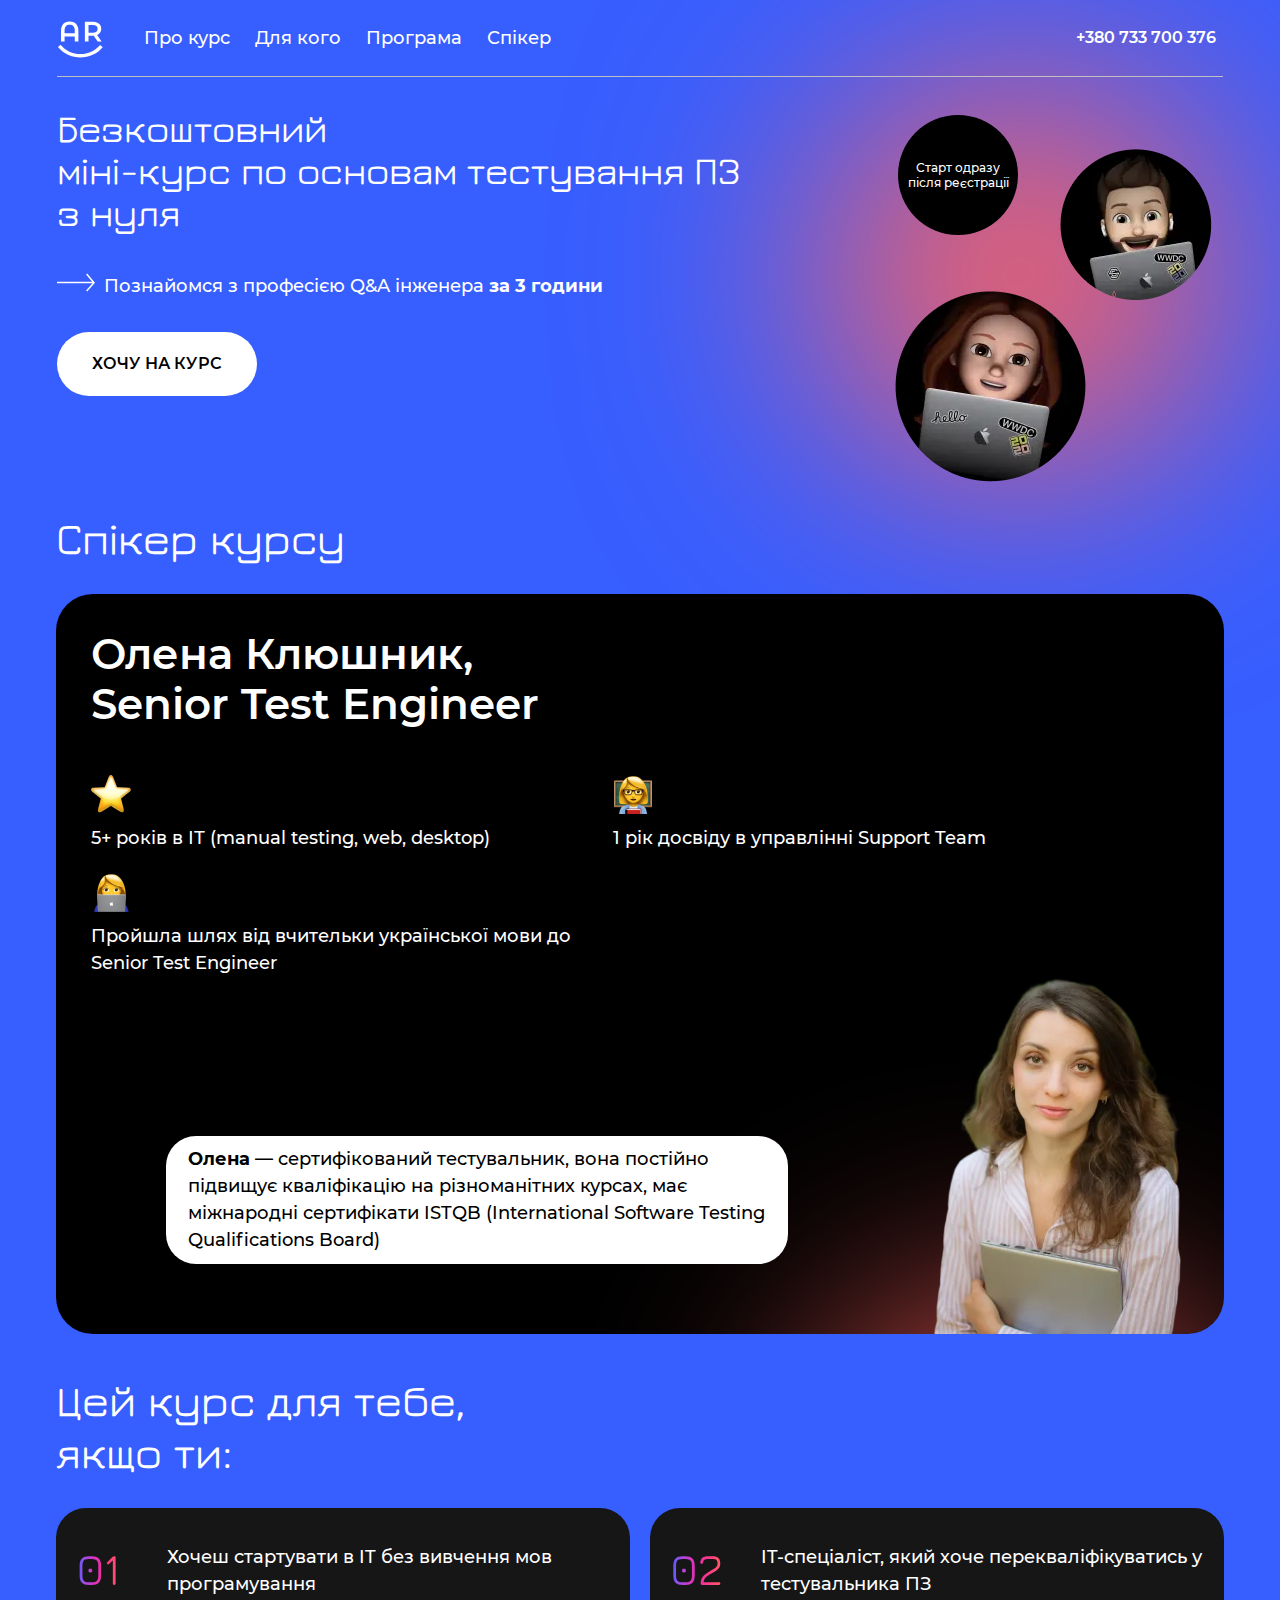
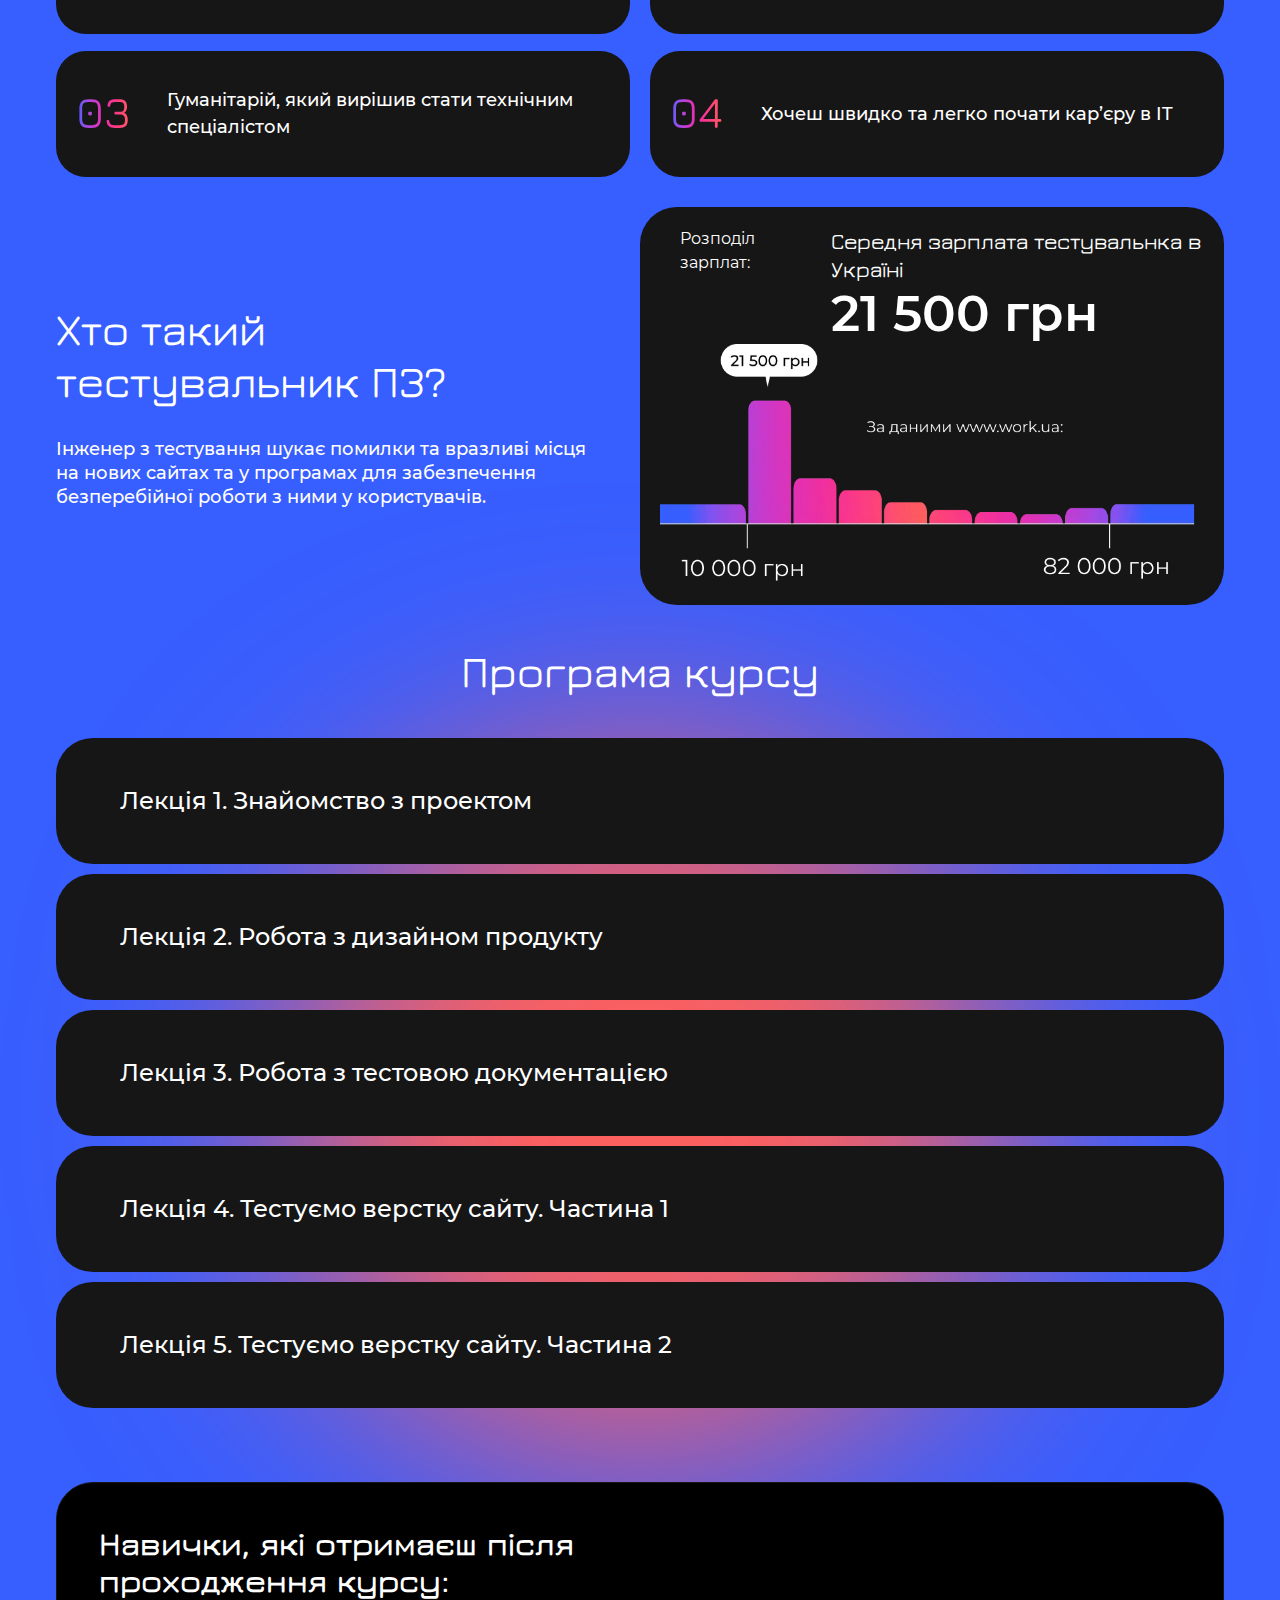
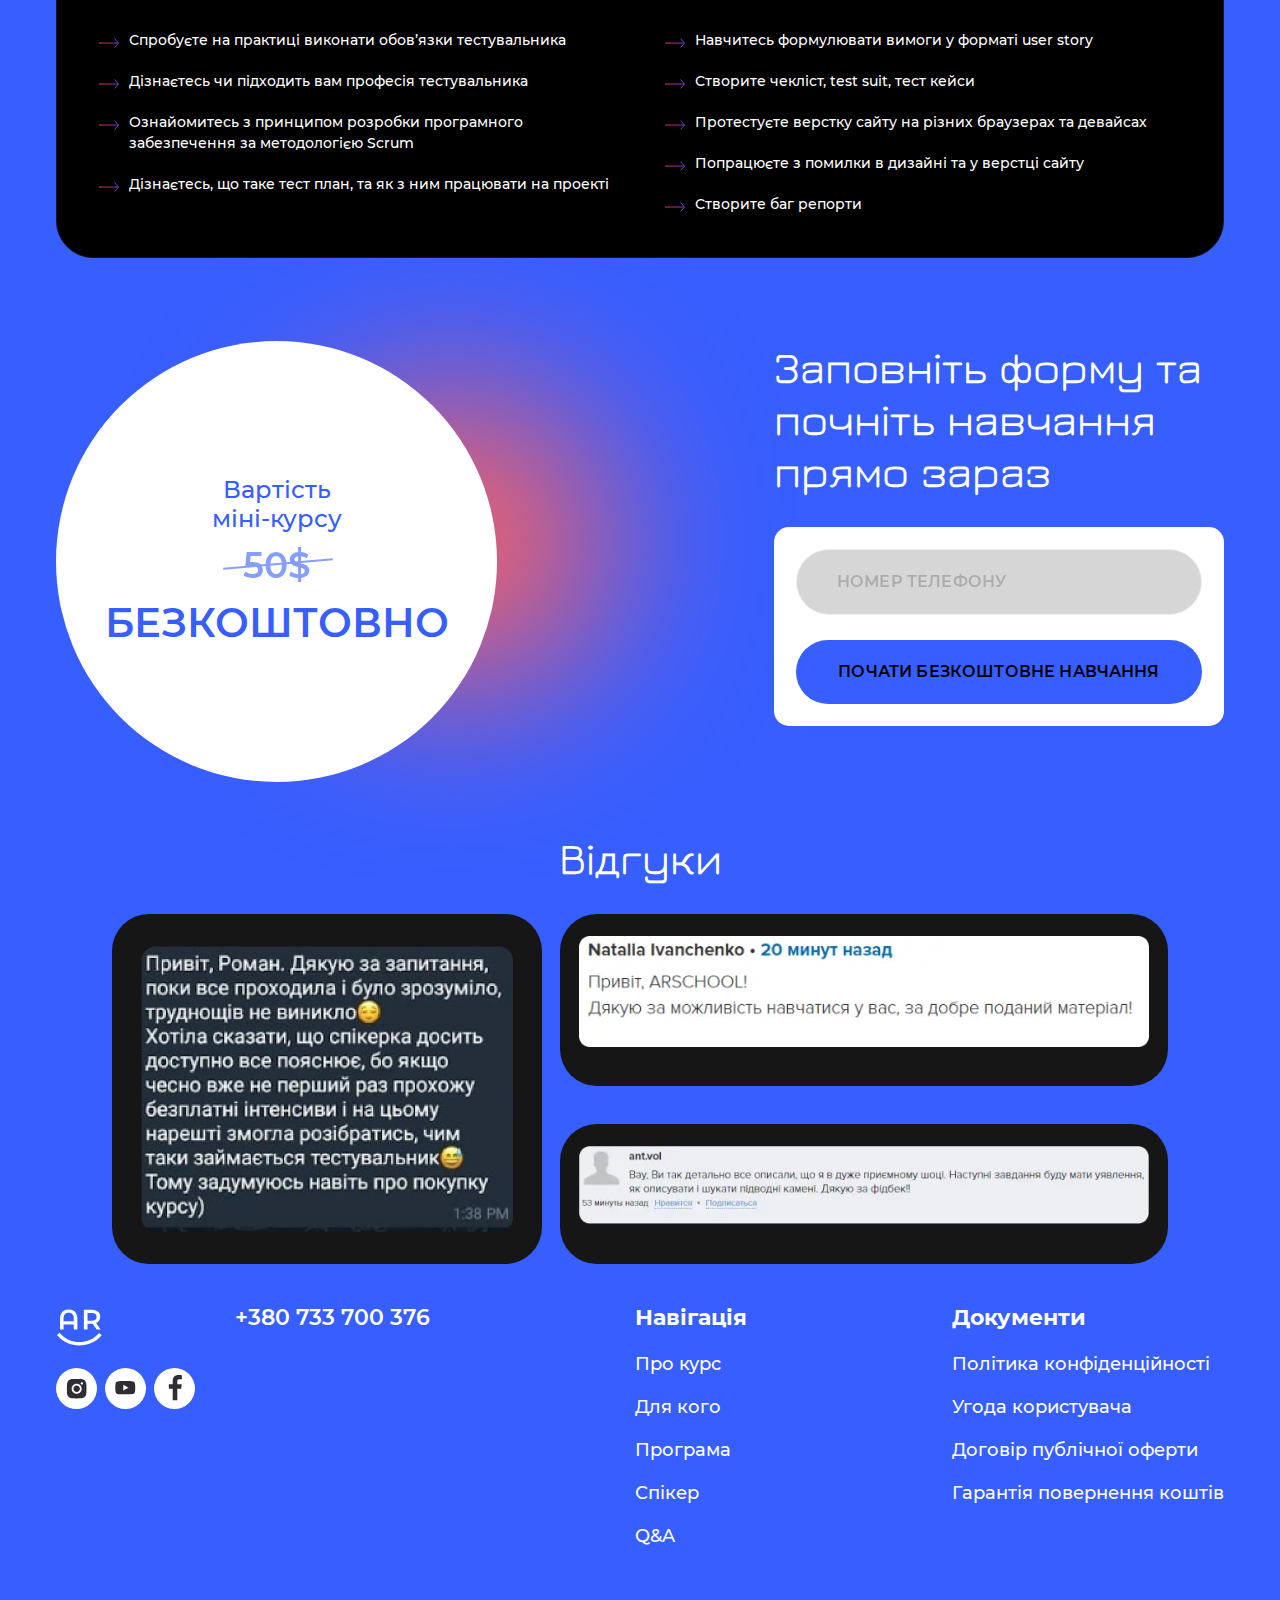
==== commit 106938ce: "comit" ====
--- a/index.html
+++ b/index.html
@@ -6,7 +6,7 @@
 	<meta charset="UTF-8">
 	<meta name="format-detection" content="telephone=no">
 	<!-- <style>body{opacity: 0;}</style> -->
-	<link rel="stylesheet" href="css/style.min.css?_v=20220504130129">
+	<link rel="stylesheet" href="css/style.min.css?_v=20220504130547">
 	<link rel="shortcut icon" href="favicon.ico">
 	<!-- <meta name="robots" content="noindex, nofollow"> -->
 	<meta name="viewport" content="width=device-width, initial-scale=1.0">
@@ -29,7 +29,7 @@
 								<li class="menu__item"><a href="" data-goto=".program" class="menu__link">Програма</a>
 								</li>
 								<li class="menu__item"><a href="" data-goto=".speaker" class="menu__link">Спікер</a></li>
-								<li class="menu__item"><a href="" class="menu__link">Q&A</a></li>
+								<!--<li class="menu__item"><a href="" class="menu__link">Q&A</a></li>-->
 							</ul>
 						</nav>
 					</div>
@@ -349,7 +349,7 @@
 		</div>
 	</div>
 </div> -->
-	<script src="js/app.min.js?_v=20220504130129"></script>
+	<script src="js/app.min.js?_v=20220504130547"></script>
 </body>
 
 </html>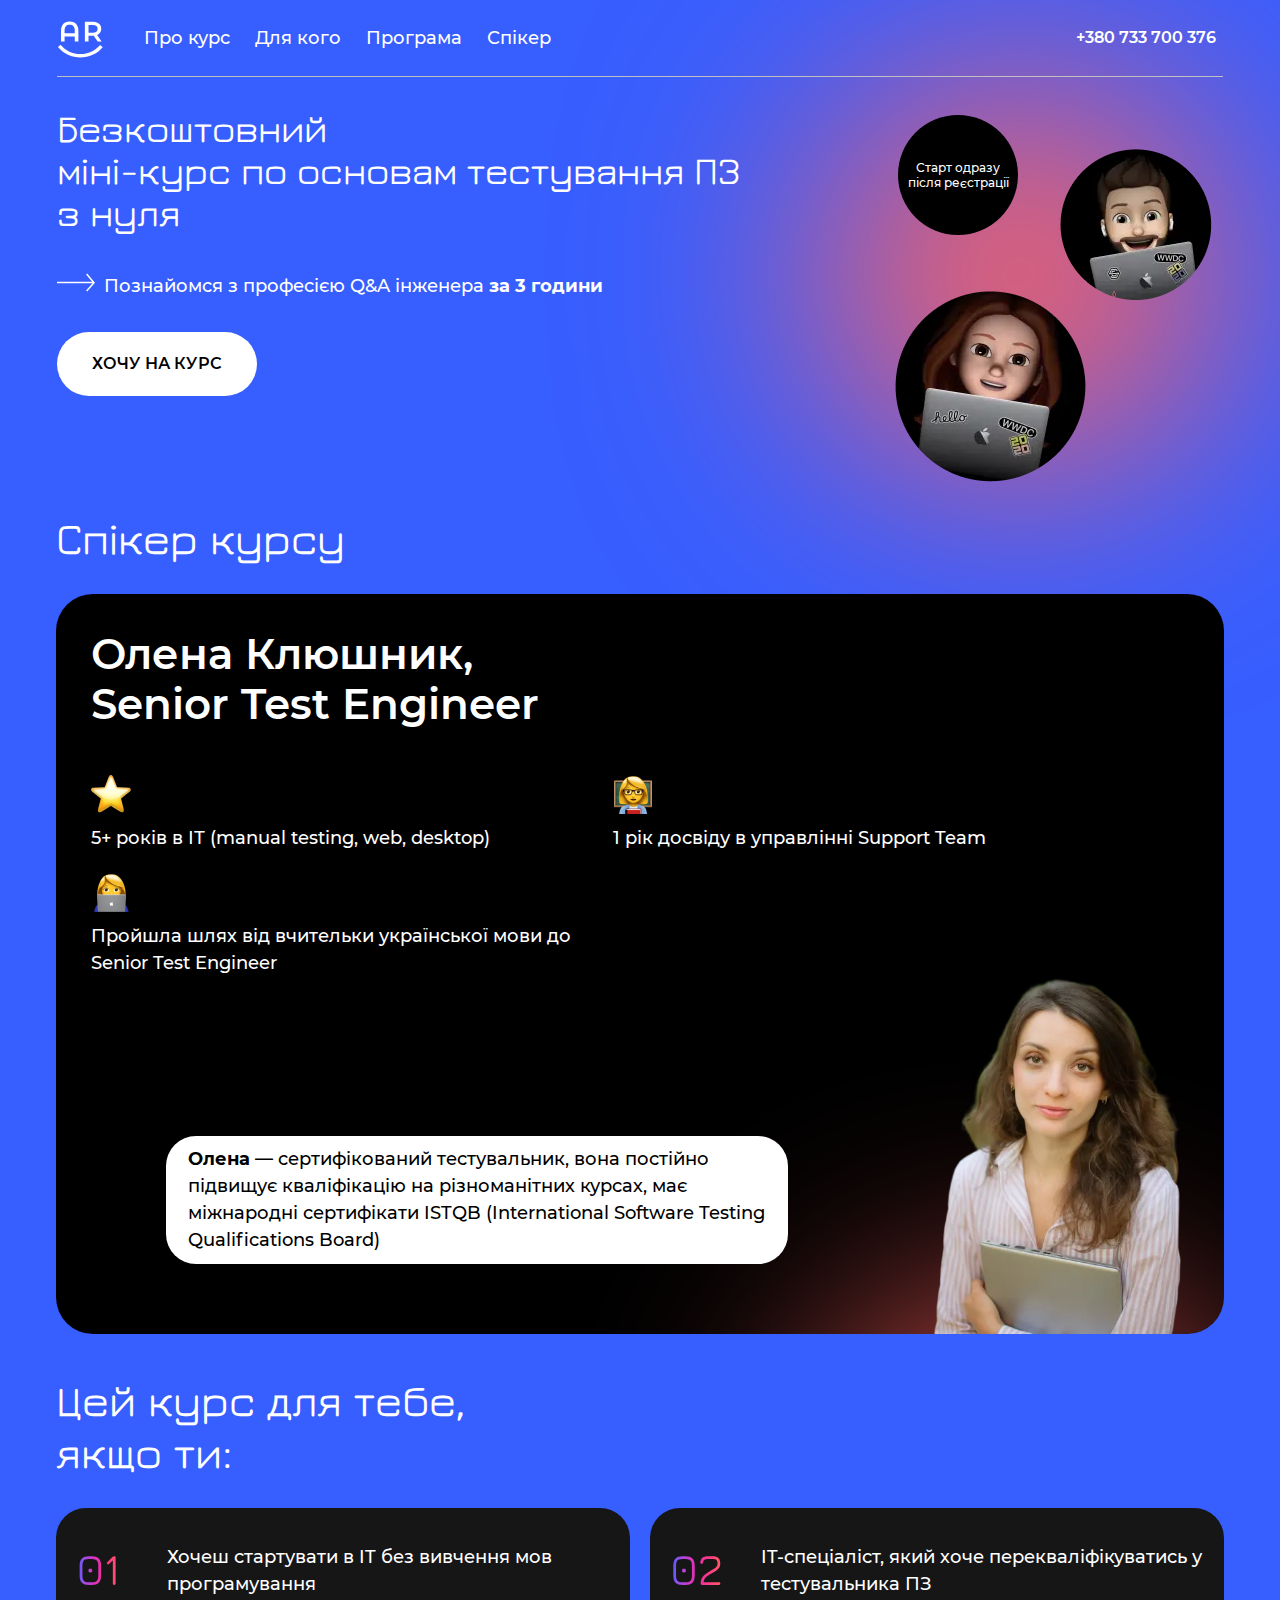
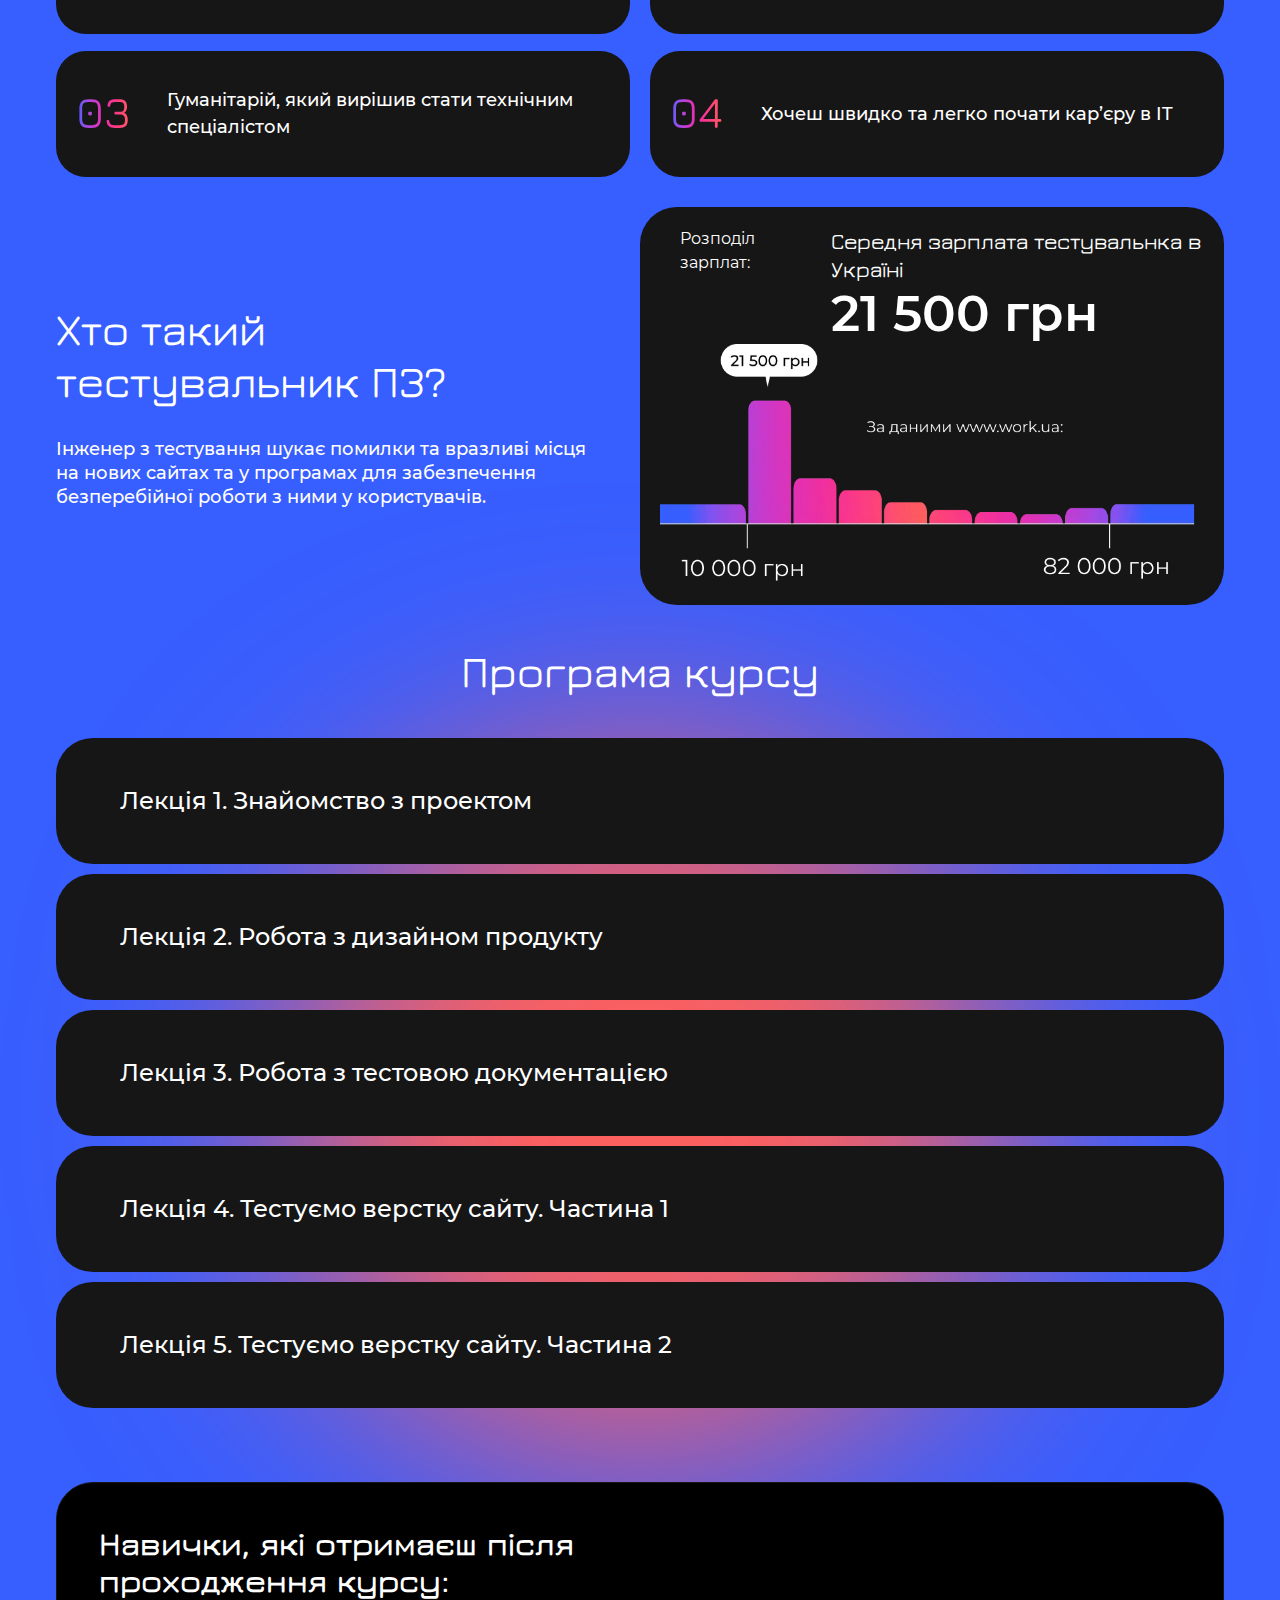
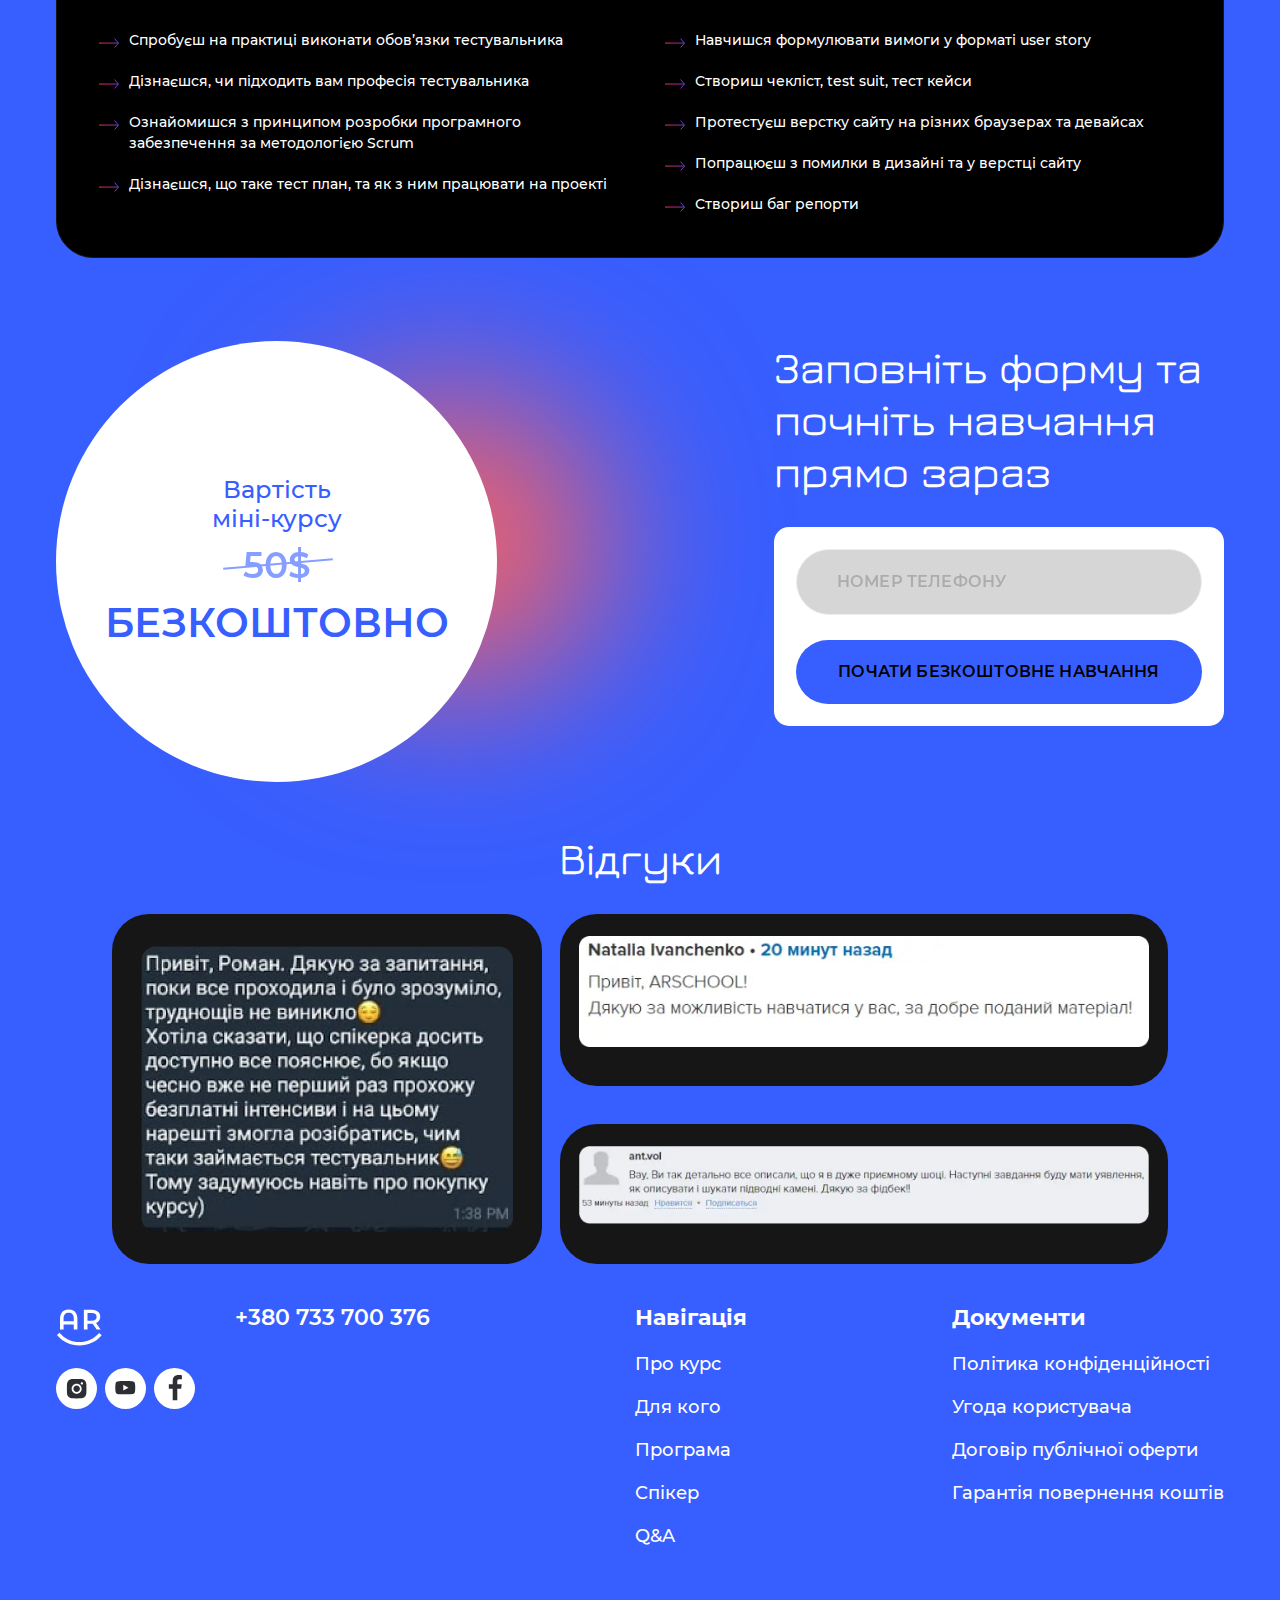
==== commit 4de46edd: "comit" ====
--- a/index.html
+++ b/index.html
@@ -6,7 +6,7 @@
 	<meta charset="UTF-8">
 	<meta name="format-detection" content="telephone=no">
 	<!-- <style>body{opacity: 0;}</style> -->
-	<link rel="stylesheet" href="css/style.min.css?_v=20220504130547">
+	<link rel="stylesheet" href="css/style.min.css?_v=20220504154901">
 	<link rel="shortcut icon" href="favicon.ico">
 	<!-- <meta name="robots" content="noindex, nofollow"> -->
 	<meta name="viewport" content="width=device-width, initial-scale=1.0">
@@ -24,11 +24,13 @@
 					<div class="header__menu menu">
 						<nav class="menu__body">
 							<ul class="menu__list">
-								<li class="menu__item"><a href="" data-goto=".tester" class="menu__link">Про курс</a></li>
-								<li class="menu__item"><a href="" data-goto=".goal" class="menu__link">Для кого</a></li>
-								<li class="menu__item"><a href="" data-goto=".program" class="menu__link">Програма</a>
-								</li>
-								<li class="menu__item"><a href="" data-goto=".speaker" class="menu__link">Спікер</a></li>
+								<li class="menu__item"><a href="" data-goto=".tester" data-goto-top="180" class="menu__link">Про
+										курс</a></li>
+								<li class="menu__item"><a href="" data-goto=".goal" data-goto-top="180" class="menu__link">Для
+										кого</a></li>
+								<li class="menu__item"><a href="" data-goto=".program" data-goto-top="180" class="menu__link">Програма</a>
+								</li>
+								<li class="menu__item"><a href="" data-goto=".speaker" data-goto-top="180" class="menu__link">Спікер</a></li>
 								<!--<li class="menu__item"><a href="" class="menu__link">Q&A</a></li>-->
 							</ul>
 						</nav>
@@ -197,19 +199,18 @@
 						<h2 class="section-title skills__title">Навички, які отримаєш після <br>
 							проходження курсу:
 						</h2>
-
 						<ul class="skills__list">
-							<li class="skills__list-item">Спробуєте на практиці виконати обов’язки тестувальника</li>
-							<li class="skills__list-item">Дізнаєтесь чи підходить вам професія тестувальника</li>
-							<li class="skills__list-item">Ознайомитесь з принципом розробки програмного забезпечення за
+							<li class="skills__list-item">Спробуєш на практиці виконати обов’язки тестувальника</li>
+							<li class="skills__list-item">Дізнаєшся, чи підходить вам професія тестувальника</li>
+							<li class="skills__list-item">Ознайомишся з принципом розробки програмного забезпечення за
 								методологією Scrum</li>
-							<li class="skills__list-item">Дізнаєтесь, що таке тест план, та як з ним працювати на
-								проекті</li>
-							<li class="skills__list-item">Навчитесь формулювати вимоги у форматі user story</li>
-							<li class="skills__list-item">Створите чекліст, test suit, тест кейси</li>
-							<li class="skills__list-item">Протестуєте верстку сайту на різних браузерах та девайсах</li>
-							<li class="skills__list-item">Попрацюєте з помилки в дизайні та у верстці сайту</li>
-							<li class="skills__list-item">Створите баг репорти</li>
+							<li class="skills__list-item">Дізнаєшся, що таке тест план, та як з ним працювати на проекті
+							</li>
+							<li class="skills__list-item">Навчишся формулювати вимоги у форматі user story</li>
+							<li class="skills__list-item">Створиш чекліст, test suit, тест кейси</li>
+							<li class="skills__list-item">Протестуєш верстку сайту на різних браузерах та девайсах</li>
+							<li class="skills__list-item">Попрацюєш з помилки в дизайні та у верстці сайту</li>
+							<li class="skills__list-item">Створиш баг репорти</li>
 						</ul>
 					</div>
 				</div>
@@ -230,9 +231,9 @@
 							<h2 class="section-title cost__title">Заповніть форму
 								та почніть навчання прямо зараз</h2>
 
-							<form class="cost__form form">
+							<form data-ajax action="files/sendmail/sendmail.php" method="POST" class="cost__form form">
 								<lable class="form__row">
-									<input autocomplete="off" type="tel" name="form[]" data-error="Ошибка" placeholder="Номер телефону" class="form__input input">
+									<input autocomplete="off" data-required type="tel" name="form[]" data-error="Введіть телефон" placeholder="Номер телефону" class="form__input input">
 								</lable>
 								<lable class="form__row">
 									<button type="submit" class="form__button button fw">Почати безкоштовне
@@ -299,16 +300,18 @@
 						<nav class="footer__navigation">
 							<ul class="footer__navigation-list">
 								<li class="footer__navigation-item">
-									<a href="" data-goto=".tester" class="footer__navigation-link">Про курс</a>
-								</li>
-								<li class="footer__navigation-item">
-									<a href="" data-goto=".goal" class="footer__navigation-link">Для кого</a>
-								</li>
-								<li class="footer__navigation-item">
-									<a href="" data-goto=".program" class="footer__navigation-link">Програма</a>
-								</li>
-								<li class="footer__navigation-item">
-									<a href="" data-goto=".speaker" class="footer__navigation-link">Спікер</a>
+									<a href="" data-goto=".tester" data-goto-top="180" class="footer__navigation-link">Про
+										курс</a>
+								</li>
+								<li class="footer__navigation-item">
+									<a href="" data-goto=".goal" data-goto-top="180" class="footer__navigation-link">Для
+										кого</a>
+								</li>
+								<li class="footer__navigation-item">
+									<a href="" data-goto=".program" data-goto-top="180" class="footer__navigation-link">Програма</a>
+								</li>
+								<li class="footer__navigation-item">
+									<a href="" data-goto=".speaker" data-goto-top="180" class="footer__navigation-link">Спікер</a>
 								</li>
 								<li class="footer__navigation-item">
 									<a href="" class="footer__navigation-link">Q&A</a>
@@ -339,17 +342,7 @@
 			</div>
 		</footer>
 	</div>
-	<!-- <div id="popup" aria-hidden="true" class="popup">
-	<div class="popup__wrapper">
-		<div class="popup__content">
-			<button data-close type="button" class="popup__close">Закрыть</button>
-			<div class="popup__text">
-				Text
-			</div>
-		</div>
-	</div>
-</div> -->
-	<script src="js/app.min.js?_v=20220504130547"></script>
+	<script src="js/app.min.js?_v=20220504154901"></script>
 </body>
 
 </html>--- a/css/style.min.css
+++ b/css/style.min.css
@@ -1 +1 @@
-@charset "UTF-8";@import url(https://fonts.googleapis.com/css2?family=Jura&display=swap);@font-face{font-family:Jura;font-display:swap;src:url(../fonts/Jura.woff2) format("woff2"),url(../fonts/Jura.woff) format("woff");font-weight:400;font-style:normal}@font-face{font-family:Montserrat;font-display:swap;src:url(../fonts/Montserrat-Regular.woff2) format("woff2"),url(../fonts/Montserrat-Regular.woff) format("woff");font-weight:400;font-style:normal}@font-face{font-family:Montserrat;font-display:swap;src:url(../fonts/Montserrat-Medium.woff2) format("woff2"),url(../fonts/Montserrat-Medium.woff) format("woff");font-weight:500;font-style:normal}@font-face{font-family:Montserrat;font-display:swap;src:url(../fonts/Montserrat-SemiBold.woff2) format("woff2"),url(../fonts/Montserrat-SemiBold.woff) format("woff");font-weight:600;font-style:normal}@font-face{font-family:Montserrat;font-display:swap;src:url(../fonts/Montserrat-Bold.woff2) format("woff2"),url(../fonts/Montserrat-Bold.woff) format("woff");font-weight:700;font-style:normal}*{padding:0;margin:0;border:0}*,:after,:before{-webkit-box-sizing:border-box;box-sizing:border-box}body,html{height:100%;min-width:320px}body{font-family:Montserrat;font-size:1.125rem;font-weight:500;line-height:1.5;color:#fff;-ms-text-size-adjust:100%;-moz-text-size-adjust:100%;-webkit-text-size-adjust:100%;-webkit-font-smoothing:antialiased;-moz-osx-font-smoothing:grayscale}button,input,textarea{font-family:Montserrat;font-size:inherit}button{cursor:pointer;color:inherit;background-color:inherit}a{color:inherit}a:link,a:visited{text-decoration:none}a:hover{text-decoration:none}ul li{list-style:none}img{vertical-align:top}h1,h2,h3,h4,h5,h6{font-weight:inherit;font-size:inherit}body{background-color:#375eff}.lock body{overflow:hidden;-ms-touch-action:none;touch-action:none}.wrapper{min-height:100%;display:-webkit-box;display:-ms-flexbox;display:flex;-webkit-box-orient:vertical;-webkit-box-direction:normal;-ms-flex-direction:column;flex-direction:column;overflow:hidden}.wrapper>main{-webkit-box-flex:1;-ms-flex:1 1 auto;flex:1 1 auto}.wrapper>*{min-width:0}[class*=__container]{max-width:80.375rem;-webkit-box-sizing:content-box;box-sizing:content-box;margin:0 auto;padding:0 .9375rem}.form{padding:22px;background-color:#fff;border-radius:15px}.form__row{display:block}.button{display:-webkit-inline-box;display:-ms-inline-flexbox;display:inline-flex;-webkit-box-pack:center;-ms-flex-pack:center;justify-content:center;-webkit-box-align:center;-ms-flex-align:center;align-items:center;padding:22px 20px;font-weight:600;font-size:1rem;line-height:1.25;letter-spacing:.01em;text-transform:uppercase;color:#000;border-radius:47px;background-color:#375eff;-webkit-transition:-webkit-transform .3s ease 0s;transition:-webkit-transform .3s ease 0s;-o-transition:transform .3s ease 0s;transition:transform .3s ease 0s;transition:transform .3s ease 0s,-webkit-transform .3s ease 0s}.button.fw{width:100%}input[type=email],input[type=tel],input[type=text],textarea{-webkit-appearance:none;-moz-appearance:none;appearance:none}.input{width:100%;display:block;padding:22px 40px;border:1px solid #eee;background:#d6d6d6;border-radius:47px;color:#000;font-weight:600;font-size:1rem;line-height:1.25}.input::-webkit-input-placeholder{font-weight:600;font-size:16px;line-height:1.25;letter-spacing:.01em;text-transform:uppercase;opacity:.43}.input::-moz-placeholder{font-weight:600;font-size:16px;line-height:1.25;letter-spacing:.01em;text-transform:uppercase;opacity:.43}.input:-ms-input-placeholder{font-weight:600;font-size:16px;line-height:1.25;letter-spacing:.01em;text-transform:uppercase;opacity:.43}.input::-ms-input-placeholder{font-weight:600;font-size:16px;line-height:1.25;letter-spacing:.01em;text-transform:uppercase;opacity:.43}.input::placeholder{font-weight:600;font-size:16px;line-height:1.25;letter-spacing:.01em;text-transform:uppercase;opacity:.43}.input._form-error{border:1px solid red}textarea.input{resize:none;padding:0 0}[class*=-ibg]{position:relative}[class*=-ibg] img{position:absolute;width:100%;height:100%;top:0;left:0;-o-object-fit:cover;object-fit:cover}[class*=-ibg_contain] img{-o-object-fit:contain;object-fit:contain}.btn{display:-webkit-inline-box;display:-ms-inline-flexbox;display:inline-flex;-webkit-box-pack:center;-ms-flex-pack:center;justify-content:center;-webkit-box-align:center;-ms-flex-align:center;align-items:center;font-size:1rem;line-height:1.25;font-weight:600;letter-spacing:.01em;text-transform:uppercase;border-radius:35px;color:#000;padding:22px 35px;background-color:#fff;-webkit-transition:background-color .3s ease 0s,color .3s ease 0s;-o-transition:background-color .3s ease 0s,color .3s ease 0s;transition:background-color .3s ease 0s,color .3s ease 0s}.btn:hover{background-color:#fd605e;color:#fff}.section{margin-bottom:2.5rem}.section-title{font-family:Jura;font-weight:500}.social{display:-webkit-box;display:-ms-flexbox;display:flex;margin-top:1.25rem}.social__item{width:41px;height:41px;border-radius:50%;background-color:#fff;display:-webkit-box;display:-ms-flexbox;display:flex;-webkit-box-align:center;-ms-flex-align:center;align-items:center;-webkit-box-pack:center;-ms-flex-pack:center;justify-content:center}.social__item:not(:last-child){margin-right:8px}.social__item:hover svg{-webkit-transition:-webkit-transform .3s ease 0s;transition:-webkit-transform .3s ease 0s;-o-transition:transform .3s ease 0s;transition:transform .3s ease 0s;transition:transform .3s ease 0s,-webkit-transform .3s ease 0s;-webkit-transform:scale(1.1);-ms-transform:scale(1.1);transform:scale(1.1)}.block-shadow{position:relative;width:408px;height:395px;border-radius:50%;background:#fd605e;-webkit-filter:blur(120px);filter:blur(120px);z-index:-1}.header._header-scroll{position:fixed;top:0;left:0;width:100%;background-color:#375eff;z-index:100}.header__container{max-width:72.875rem}.header__body{display:-webkit-box;display:-ms-flexbox;display:flex;-webkit-box-align:center;-ms-flex-align:center;align-items:center;padding:16px 0;border-bottom:1px solid #c0c0c2}.menu-open .menu__body{right:0}.menu__link{-webkit-transition:color .3s ease 0s;-o-transition:color .3s ease 0s;transition:color .3s ease 0s}.menu__link:hover{color:#fd605e}.menu__link._navigator-active{color:#fd605e}.phone{font-size:1rem;line-height:1.25;font-weight:600;-webkit-transition:color .3s ease 0s;-o-transition:color .3s ease 0s;transition:color .3s ease 0s}.phone:hover{color:#fd605e}.icon-menu{display:none}.footer{padding-bottom:63px}.footer__body{display:-webkit-box;display:-ms-flexbox;display:flex;-webkit-box-pack:justify;-ms-flex-pack:justify;justify-content:space-between}.footer__title{font-size:1.375rem;line-height:1.2272727273;font-weight:700;margin-bottom:1.25rem}.footer__documents-item:not(:last-child),.footer__navigation-item:not(:last-child){margin-bottom:1rem}.footer__documents-link,.footer__navigation-link{-webkit-transition:color .3s ease 0s;-o-transition:color .3s ease 0s;transition:color .3s ease 0s}.footer__documents-link:hover,.footer__navigation-link:hover{color:#fd605e}.intro__container{max-width:72.875rem;display:-webkit-box;display:-ms-flexbox;display:flex;-webkit-box-pack:justify;-ms-flex-pack:justify;justify-content:space-between}.intro__column{-webkit-box-flex:0;-ms-flex:0 1 auto;flex:0 1 auto}.intro__column-content{padding-top:30px}.intro__column-right{-webkit-box-flex:0;-ms-flex:0 1 395px;flex:0 1 395px}.intro__column-inner{position:relative}.intro__column-img{position:absolute;border-radius:50%}.intro__column-img img{max-width:100%;-o-object-fit:cover;object-fit:cover;border-radius:50%}.intro__column-img-big{bottom:-23px;left:67px}.intro__column-img-sm{top:60px;right:0}.intro__column-start{display:-webkit-box;display:-ms-flexbox;display:flex;-webkit-box-align:center;-ms-flex-align:center;align-items:center;-webkit-box-orient:vertical;-webkit-box-direction:normal;-ms-flex-direction:column;flex-direction:column;-webkit-box-pack:center;-ms-flex-pack:center;justify-content:center;position:absolute;top:38px;left:0;border-radius:50%;background-color:#000;font-size:12px;line-height:1.25;width:120px;height:120px}.intro__title{font-family:Jura,sans-serif;font-weight:500}.intro__text{display:-webkit-box;display:-ms-flexbox;display:flex;position:relative;margin-bottom:2rem}.intro__text svg{position:relative}.speaker__body{position:relative;background:#000;border-radius:37px;padding:35px 35px 0 35px;overflow:hidden;z-index:0}.speaker__name{font-weight:600;margin-bottom:2.8125rem}.speaker__info{display:-webkit-box;display:-ms-flexbox;display:flex;-ms-flex-wrap:wrap;flex-wrap:wrap}.speaker__info-icon img{width:100%}.speaker__description{background:#fff;color:#000;position:absolute;left:0;bottom:0;padding:10px 22px;z-index:1}.speaker__block-shadow{position:absolute;right:0;bottom:-50%}.goal__item{display:-webkit-box;display:-ms-flexbox;display:flex;-webkit-box-align:center;-ms-flex-align:center;align-items:center;background:#161616;border-radius:15px;padding:20px}.goal__item::before{content:"";background-image:url(../img/icons/01.svg);background-repeat:no-repeat;background-size:auto;background-position:center;-webkit-box-flex:0;-ms-flex:0 0 55px;flex:0 0 55px;height:52px;margin-right:18px}.goal__item:nth-child(2)::before{background-image:url(../img/icons/02.svg)}.goal__item:nth-child(3)::before{background-image:url(../img/icons/03.svg)}.goal__item:last-child::before{background-image:url(../img/icons/04.svg)}.tester__column{-webkit-box-flex:0;-ms-flex:0 1 auto;flex:0 1 auto}.tester__wages{background:#161616;border-radius:37px;padding:20px;-webkit-box-flex:0;-ms-flex:0 0 50%;flex:0 0 50%}.tester__wages-content{display:-webkit-box;display:-ms-flexbox;display:flex}.tester__wages-text{font-weight:400}.tester__wages-info{font-family:Jura;font-weight:500}.tester__wages-info span{font-family:Montserrat;font-size:2rem;line-height:1.375;font-weight:600;white-space:nowrap;display:block}.tester__wages img{max-width:100%;-o-object-fit:cover;object-fit:cover}.program__body{position:relative}.program__list-item{background:#161616;border-radius:18px;padding:22px}.program__list-item:not(:last-child){margin-bottom:.625rem}.program__block-shadow{width:725px;height:702px;position:absolute;top:21px;left:50%;-webkit-transform:translateX(-50%);-ms-transform:translateX(-50%);transform:translateX(-50%)}.skills{margin-bottom:5.1875rem}.skills__title{font-weight:700;margin-bottom:2.75rem}.skills__body{background:#000;border:1px solid #161616}.skills__list-item{position:relative;font-size:.875rem;padding-left:30px;-webkit-column-break-inside:avoid;-moz-column-break-inside:avoid;break-inside:avoid}.skills__list-item:not(:last-child){margin-bottom:1.25rem}.skills__list-item::before{content:"";position:absolute;top:8px;left:0;background-image:url(../img/icons/arrow-acent.svg);background-repeat:no-repeat;background-position:center;background-size:cover;width:37px;height:17px}.cost{margin-bottom:3.125rem}.cost__column{-webkit-box-flex:0;-ms-flex:0 1 450px;flex:0 1 450px;position:relative}.cost__info{display:-webkit-box;display:-ms-flexbox;display:flex;-webkit-box-orient:vertical;-webkit-box-direction:normal;-ms-flex-direction:column;flex-direction:column;-webkit-box-pack:center;-ms-flex-pack:center;justify-content:center;-webkit-box-align:center;-ms-flex-align:center;align-items:center;width:290px;height:290px;border-radius:50%;background:#fff;color:#375eff;text-align:center}.cost__info-price-old{font-size:36px;line-height:1.25;font-weight:600;margin:10px 0;opacity:.6;position:relative}.cost__info-price-old::after{content:"";position:absolute;top:20px;left:-20px;width:110px;height:2px;background-color:#375eff;-webkit-transform:rotate(-5.03deg);-ms-transform:rotate(-5.03deg);transform:rotate(-5.03deg)}.cost__info-price-new{font-size:40px;line-height:1.25;font-weight:600;text-transform:uppercase}.cost__title{font-size:2.5rem;line-height:1.25}.cost__block-shadow{position:absolute;top:50px;right:-100px;width:308px;height:298px;-webkit-filter:blur(85px);filter:blur(85px)}.reviews__item{background:#161616;border-radius:18px;padding:12px;position:relative}.reviews__item img{max-width:100%;-o-object-fit:cover;object-fit:cover;border-radius:7px}.reviews__item-big{-ms-grid-row-span:2;grid-row:span 2;width:290px}@media (min-width:29.99875em){.intro__text br{display:none}.intro__text svg{margin-right:9px;-webkit-animation:arrow 1.5s linear infinite;animation:arrow 1.5s linear infinite}}@media (min-width:37.5em){.tester__body{display:-webkit-box;display:-ms-flexbox;display:flex;-webkit-box-align:center;-ms-flex-align:center;align-items:center}.tester__info{padding-right:40px}.cost__body{display:-webkit-box;display:-ms-flexbox;display:flex;-webkit-box-pack:justify;-ms-flex-pack:justify;justify-content:space-between;gap:20px}}@media (min-width:47.99875em){.form__row:not(:last-child){margin-bottom:1.5625rem}.section-title{font-size:2.75rem;line-height:1.1818181818;margin-bottom:1.875rem}.header__phone{margin-left:auto;margin-right:7px}.footer__phone{font-size:1.375rem;line-height:1.2272727273}.intro__container{padding-top:63px}.intro__title{font-size:2.375rem;line-height:1.1052631579;margin-bottom:2.5rem}.speaker__name{font-size:2.625rem;line-height:1.1904761905}.speaker__info-icon{width:40px;margin-bottom:.6875rem}.speaker__description{border-radius:30px;left:20px;right:20px;bottom:30px}.goal{margin-bottom:.8125rem}.goal__body{display:-webkit-box;display:-ms-flexbox;display:flex;-ms-flex-wrap:wrap;flex-wrap:wrap;-webkit-box-pack:justify;-ms-flex-pack:justify;justify-content:space-between}.goal__item{-webkit-box-flex:0;-ms-flex:0 1 calc(50% - 5px);flex:0 1 calc(50% - 5px);margin-bottom:.625rem}.tester__wages-text{font-size:1rem;margin-right:27px;padding-left:20px}.tester__wages-info{font-size:1.375rem;line-height:1.2727272727}.tester__desc{font-size:1.125rem;line-height:1.3333333333}.program{margin-bottom:4.625rem}.program__title{margin-bottom:2.5625rem;text-align:center}.skills__body{padding:42px;border-radius:37px}.skills__list{-webkit-columns:2;-moz-columns:2;columns:2;-webkit-column-gap:49px;-moz-column-gap:49px;column-gap:49px}.cost__body{gap:40px}.reviews__body{display:-ms-grid;display:grid;-ms-grid-columns:-webkit-min-content auto;-ms-grid-columns:min-content auto;grid-template-columns:-webkit-min-content auto;grid-template-columns:min-content auto;-webkit-column-gap:12px;-moz-column-gap:12px;column-gap:12px;row-gap:24px}.reviews__title{text-align:center}}@media (min-width:61.99875em){.menu__list{display:-webkit-box;display:-ms-flexbox;display:flex}.menu__item:not(:last-child){margin-right:25px}.footer__column{-webkit-box-flex:0;-ms-flex:0 1 auto;flex:0 1 auto}.footer__column:first-child{display:-webkit-box;display:-ms-flexbox;display:flex;-webkit-box-align:start;-ms-flex-align:start;align-items:flex-start}.footer__column-inner{margin-right:40px}.intro__column-inner{width:408px;height:395px;border-radius:50%}.intro__column-start{left:83px}.speaker__description{width:622px;bottom:70px;left:110px}.goal__item{-webkit-box-flex:0;-ms-flex:0 1 calc(50% - 10px);flex:0 1 calc(50% - 10px);min-height:126px;border-radius:30px;margin-bottom:1.0625rem}.goal__item::before{margin-right:36px}.tester__wages-info span{font-size:3.125rem;line-height:1.22}.program__list-item{padding:45px 64px;border-radius:37px;font-size:1.5rem}.cost__info{width:441px;height:441px}.cost__info-text{font-size:1.5rem;line-height:1.2083333333}.reviews__body{-ms-grid-columns:-webkit-max-content auto;-ms-grid-columns:max-content auto;grid-template-columns:-webkit-max-content auto;grid-template-columns:max-content auto;-webkit-column-gap:18px;-moz-column-gap:18px;column-gap:18px;row-gap:38px;padding:0 56px}.reviews__item{border-radius:37px;padding:22px 19px}.reviews__item-big{padding:32px 29px;width:430px}}@media (min-width:82.25em){.form{padding:46px 35px;border-radius:30px}.header__logo{margin-right:114px}.menu__item:not(:last-child){margin-right:45px}.footer__body{padding:0 45px}.footer__column-inner{margin-right:85px}.intro{margin-bottom:5.4375rem}.intro__container{-webkit-column-gap:45px;-moz-column-gap:45px;column-gap:45px}.intro__title{font-size:4.125rem;line-height:1.1818181818;margin-bottom:5.5625rem}@-webkit-keyframes arrow{0%{left:-20px}100%{left:0}}@keyframes arrow{0%{left:-20px}100%{left:0}}.speaker__title{padding-left:60px}.speaker__body{display:-webkit-box;display:-ms-flexbox;display:flex;padding:65px 65px 0 65px}.speaker picture,.speaker__img{-webkit-box-flex:0;-ms-flex:0 0 375px;flex:0 0 375px;width:375px;max-width:100%;-o-object-fit:cover;object-fit:cover}.speaker__body-inner{position:relative}.speaker__name{font-size:3.125rem;line-height:1.2}.speaker__info-item{-webkit-box-flex:0;-ms-flex:0 1 275px;flex:0 1 275px}.speaker__info-item:first-child{margin-bottom:2.9375rem;margin-right:110px}.speaker__description{left:auto;right:-190px;padding:22px 11px 22px 41px;padding:12px 22px;position:absolute}.goal__title{padding-left:65px}.goal__body{padding-left:20px}.goal__item{min-height:166px;padding-left:41px}.tester__info{margin-right:145px}.tester__wages{-webkit-box-flex:0;-ms-flex:0 0 663px;flex:0 0 663px;padding:65px 48px}.tester__wages-text{font-size:1.5rem;margin-right:57px;padding-left:35px}.tester__wages-info{font-size:2.25rem;line-height:1.1944444444}.tester__desc{font-size:1.5rem;line-height:1.5}.skills__body{padding:72px 82px}.skills__list-item{font-size:1.5rem;padding-left:47px}.skills__list-item:not(:last-child){margin-bottom:2.5rem}.cost__body{padding:0 90px}.reviews{margin-bottom:5.1875rem}.reviews__item img{border-radius:17px}}@media (max-width:82.25em){.header__logo{margin-right:40px}.speaker__img{display:block;margin-left:auto;width:258px}.skills__title{font-size:2rem}.skills__list-item::before{width:20px;height:10px}}@media (max-width:61.99875em){.button{padding:16px;font-size:.875rem}.input{padding:16px;font-size:.875rem}.input::-webkit-input-placeholder{font-size:.875rem}.input::-moz-placeholder{font-size:.875rem}.input:-ms-input-placeholder{font-size:.875rem}.input::-ms-input-placeholder{font-size:.875rem}.input::placeholder{font-size:.875rem}.btn{padding:15px 35px}.menu__body{position:fixed;top:77px;right:-200%;width:360px;height:100%;background-color:#161616;-webkit-transition:right .4s ease 0s;-o-transition:right .4s ease 0s;transition:right .4s ease 0s;z-index:9}.menu__list{padding:40px}.menu__item{text-align:center}.menu__item:not(:last-child){margin-bottom:1.875rem}.menu__link{font-size:22px}.icon-menu{display:block;position:relative;width:1.875rem;height:1.125rem;cursor:pointer;z-index:20;margin-left:20px}.icon-menu span,.icon-menu::after,.icon-menu::before{content:"";-webkit-transition:all .3s ease 0s;-o-transition:all .3s ease 0s;transition:all .3s ease 0s;right:0;position:absolute;width:100%;height:.125rem;background-color:#fff}.icon-menu::before{top:0}.icon-menu::after{bottom:0}.icon-menu span{top:calc(50% - .0625rem)}.menu-open .icon-menu span{width:0}.menu-open .icon-menu::before{top:calc(50% - .0625rem);-webkit-transform:rotate(-45deg);-ms-transform:rotate(-45deg);transform:rotate(-45deg)}.menu-open .icon-menu::after{bottom:calc(50% - .0625rem);-webkit-transform:rotate(45deg);-ms-transform:rotate(45deg);transform:rotate(45deg)}.intro__column-right{-webkit-box-flex:0;-ms-flex:0 1 305px;flex:0 1 305px}.intro__column-img-big{width:180px;bottom:0;left:20px}.intro__column-img-sm{width:140px;right:14px}.intro__column-start{width:100px;height:100px;font-size:10px}.intro__column-start{left:50px}.intro__block-shadow{width:330px;height:320px}.speaker__description{font-size:16px}.tester__title{font-size:2rem}.program__block-shadow{width:425px;height:402px}.cost__info-price-new{font-size:28px;line-height:1.1428571429}.cost__title{font-size:1.75rem;line-height:1.1428571429}.cost__block-shadow{right:0}}@media (max-width:47.99875em){body{font-size:.875rem;line-height:1.2857142857}.form__row:not(:last-child){margin-bottom:.9375rem}.section-title{font-size:2rem;line-height:1.375;margin-bottom:1.25rem}.social{margin-bottom:1.25rem}.header__body{-webkit-box-pack:justify;-ms-flex-pack:justify;justify-content:space-between}.footer__body{-ms-flex-wrap:wrap;flex-wrap:wrap}.footer__column{-webkit-box-flex:0;-ms-flex:0 1 50%;flex:0 1 50%}.footer__column:first-child{-webkit-box-flex:0;-ms-flex:0 1 100%;flex:0 1 100%;margin-bottom:1.875rem}.intro__container{-webkit-box-orient:vertical;-webkit-box-direction:reverse;-ms-flex-direction:column-reverse;flex-direction:column-reverse}.intro__column-inner{width:320px}.intro__title{font-size:1.75rem;line-height:1.1428571429;margin-bottom:2.5rem}.speaker__body{padding:20px 15px 0 15px}.speaker__img{width:200px;position:relative;top:-70px;z-index:0}.speaker__body-inner{margin-bottom:90px}.speaker__name{font-size:1.75rem;line-height:1.1428571429}.speaker__info{margin-bottom:2.5rem}.speaker__info-item{-ms-flex-preferred-size:100%;flex-basis:100%;display:-webkit-box;display:-ms-flexbox;display:flex}.speaker__info-item:not(:last-child){margin-bottom:1.25rem}.speaker__info-icon{margin-right:15px;-webkit-box-flex:0;-ms-flex:0 0 40px;flex:0 0 40px}.goal{margin-bottom:1.875rem}.goal__item:not(:last-child){margin-bottom:.9375rem}.program{margin-bottom:2.5rem}.program__title{margin-bottom:1.75rem}.skills__title{font-size:26px}.skills__body{padding:22px 15px;border-radius:18px}.cost__info{margin-bottom:1.875rem;margin-left:auto;margin-right:auto}.cost__info-text{font-size:1rem;line-height:1.375}.reviews__item:not(:last-child){margin-bottom:.9375rem}}@media (max-width:37.5em){.tester__info{margin-bottom:1.875rem}.tester__desc{font-size:1rem}}@media (max-width:29.99875em){.menu__body{width:100%}.intro__text{-webkit-box-orient:vertical;-webkit-box-direction:normal;-ms-flex-direction:column;flex-direction:column;font-size:1rem}.intro__text svg{-webkit-transform:rotate(90deg);-ms-transform:rotate(90deg);transform:rotate(90deg);margin-bottom:20px;margin-left:-10px}.speaker__description{font-size:12px}}@media (min-width:47.99875em) and (max-width:82.25em){[class*=__container]{padding:0 3.5rem}.speaker__info-item{-webkit-box-flex:0;-ms-flex:0 1 45%;flex:0 1 45%}.speaker__info-item:first-child{margin-bottom:1.25rem}.speaker__info-item:not(:last-child){margin-right:28px}}@media (min-width:37.5em) and (max-width:47.99875em){.footer{padding-left:40px;padding-right:40px}}@media (min-width:47.99875em) and (max-width:61.99875em){.footer__phone{display:block;margin-top:40px}}@media (any-hover:hover){.button:hover{-webkit-transform:scale(1.03);-ms-transform:scale(1.03);transform:scale(1.03)}}+@charset "UTF-8";@import url(https://fonts.googleapis.com/css2?family=Jura&display=swap);@font-face{font-family:Jura;font-display:swap;src:url(../fonts/Jura.woff2) format("woff2"),url(../fonts/Jura.woff) format("woff");font-weight:400;font-style:normal}@font-face{font-family:Montserrat;font-display:swap;src:url(../fonts/Montserrat-Regular.woff2) format("woff2"),url(../fonts/Montserrat-Regular.woff) format("woff");font-weight:400;font-style:normal}@font-face{font-family:Montserrat;font-display:swap;src:url(../fonts/Montserrat-Medium.woff2) format("woff2"),url(../fonts/Montserrat-Medium.woff) format("woff");font-weight:500;font-style:normal}@font-face{font-family:Montserrat;font-display:swap;src:url(../fonts/Montserrat-SemiBold.woff2) format("woff2"),url(../fonts/Montserrat-SemiBold.woff) format("woff");font-weight:600;font-style:normal}@font-face{font-family:Montserrat;font-display:swap;src:url(../fonts/Montserrat-Bold.woff2) format("woff2"),url(../fonts/Montserrat-Bold.woff) format("woff");font-weight:700;font-style:normal}*{padding:0;margin:0;border:0}*,:after,:before{-webkit-box-sizing:border-box;box-sizing:border-box}body,html{height:100%;min-width:320px}body{-ms-text-size-adjust:100%;-moz-text-size-adjust:100%;-webkit-text-size-adjust:100%;-webkit-font-smoothing:antialiased;-moz-osx-font-smoothing:grayscale}button,input,textarea{font-family:Montserrat;font-size:inherit}button{cursor:pointer;color:inherit;background-color:inherit}a{color:inherit}a:link,a:visited{text-decoration:none}a:hover{text-decoration:none}ul li{list-style:none}img{vertical-align:top}h1,h2,h3,h4,h5,h6{font-weight:inherit;font-size:inherit}body{font-family:Montserrat;font-size:1.125rem;font-weight:500;line-height:1.5;color:#fff;background-color:#375eff}.lock body{overflow:hidden;-ms-touch-action:none;touch-action:none}.wrapper{min-height:100%;display:-webkit-box;display:-ms-flexbox;display:flex;-webkit-box-orient:vertical;-webkit-box-direction:normal;-ms-flex-direction:column;flex-direction:column;overflow:hidden}.wrapper>main{-webkit-box-flex:1;-ms-flex:1 1 auto;flex:1 1 auto}.wrapper>*{min-width:0}[class*=__container]{max-width:80.375rem;-webkit-box-sizing:content-box;box-sizing:content-box;margin:0 auto;padding:0 .9375rem}.form{padding:22px;background-color:#fff;border-radius:15px}.form__row{display:block;position:relative}.form__error{color:red;font-size:12px;position:absolute;bottom:-20px;left:25px}.button{display:-webkit-inline-box;display:-ms-inline-flexbox;display:inline-flex;-webkit-box-pack:center;-ms-flex-pack:center;justify-content:center;-webkit-box-align:center;-ms-flex-align:center;align-items:center;padding:22px 20px;font-weight:600;font-size:1rem;line-height:1.25;letter-spacing:.01em;text-transform:uppercase;color:#000;border-radius:47px;background-color:#375eff;-webkit-transition:-webkit-transform .3s ease 0s;transition:-webkit-transform .3s ease 0s;-o-transition:transform .3s ease 0s;transition:transform .3s ease 0s;transition:transform .3s ease 0s,-webkit-transform .3s ease 0s}.button.fw{width:100%}input[type=email],input[type=tel],input[type=text],textarea{-webkit-appearance:none;-moz-appearance:none;appearance:none}.input{width:100%;display:block;padding:22px 40px;border:1px solid #eee;background:#d6d6d6;border-radius:47px;color:#000;font-weight:600;font-size:1rem;line-height:1.25}.input::-webkit-input-placeholder{font-weight:600;font-size:16px;line-height:1.25;letter-spacing:.01em;text-transform:uppercase;opacity:.43}.input::-moz-placeholder{font-weight:600;font-size:16px;line-height:1.25;letter-spacing:.01em;text-transform:uppercase;opacity:.43}.input:-ms-input-placeholder{font-weight:600;font-size:16px;line-height:1.25;letter-spacing:.01em;text-transform:uppercase;opacity:.43}.input::-ms-input-placeholder{font-weight:600;font-size:16px;line-height:1.25;letter-spacing:.01em;text-transform:uppercase;opacity:.43}.input::placeholder{font-weight:600;font-size:16px;line-height:1.25;letter-spacing:.01em;text-transform:uppercase;opacity:.43}.input._form-error{border:1px solid red}textarea.input{resize:none;padding:0 0}[class*=-ibg]{position:relative}[class*=-ibg] img{position:absolute;width:100%;height:100%;top:0;left:0;-o-object-fit:cover;object-fit:cover}[class*=-ibg_contain] img{-o-object-fit:contain;object-fit:contain}.btn{display:-webkit-inline-box;display:-ms-inline-flexbox;display:inline-flex;-webkit-box-pack:center;-ms-flex-pack:center;justify-content:center;-webkit-box-align:center;-ms-flex-align:center;align-items:center;font-size:1rem;line-height:1.25;font-weight:600;letter-spacing:.01em;text-transform:uppercase;border-radius:35px;color:#000;padding:22px 35px;background-color:#fff;-webkit-transition:background-color .3s ease 0s,color .3s ease 0s;-o-transition:background-color .3s ease 0s,color .3s ease 0s;transition:background-color .3s ease 0s,color .3s ease 0s}.btn:hover{background-color:#fd605e;color:#fff}.section{margin-bottom:2.5rem}.section-title{font-family:Jura;font-weight:500}.social{display:-webkit-box;display:-ms-flexbox;display:flex;margin-top:1.25rem}.social__item{width:41px;height:41px;border-radius:50%;background-color:#fff;display:-webkit-box;display:-ms-flexbox;display:flex;-webkit-box-align:center;-ms-flex-align:center;align-items:center;-webkit-box-pack:center;-ms-flex-pack:center;justify-content:center}.social__item:not(:last-child){margin-right:8px}.social__item:hover svg{-webkit-transition:-webkit-transform .3s ease 0s;transition:-webkit-transform .3s ease 0s;-o-transition:transform .3s ease 0s;transition:transform .3s ease 0s;transition:transform .3s ease 0s,-webkit-transform .3s ease 0s;-webkit-transform:scale(1.1);-ms-transform:scale(1.1);transform:scale(1.1)}.block-shadow{position:relative;width:408px;height:395px;border-radius:50%;background:#fd605e;-webkit-filter:blur(120px);filter:blur(120px);z-index:-1}.header._header-scroll{position:fixed;top:0;left:0;width:100%;background-color:#375eff;z-index:100}.header__container{max-width:72.875rem}.header__body{display:-webkit-box;display:-ms-flexbox;display:flex;-webkit-box-align:center;-ms-flex-align:center;align-items:center;padding:16px 0;border-bottom:1px solid #c0c0c2}.menu-open .menu__body{right:0}.menu__link{-webkit-transition:color .3s ease 0s;-o-transition:color .3s ease 0s;transition:color .3s ease 0s}.menu__link:hover{color:#fd605e}.menu__link._navigator-active{color:#fd605e}.phone{font-size:1rem;line-height:1.25;font-weight:600;-webkit-transition:color .3s ease 0s;-o-transition:color .3s ease 0s;transition:color .3s ease 0s}.phone:hover{color:#fd605e}.icon-menu{display:none}.footer{padding-bottom:63px}.footer__body{display:-webkit-box;display:-ms-flexbox;display:flex;-webkit-box-pack:justify;-ms-flex-pack:justify;justify-content:space-between}.footer__title{font-size:1.375rem;line-height:1.2272727273;font-weight:700;margin-bottom:1.25rem}.footer__documents-item:not(:last-child),.footer__navigation-item:not(:last-child){margin-bottom:1rem}.footer__documents-link,.footer__navigation-link{-webkit-transition:color .3s ease 0s;-o-transition:color .3s ease 0s;transition:color .3s ease 0s}.footer__documents-link:hover,.footer__navigation-link:hover{color:#fd605e}.intro__container{max-width:72.875rem;display:-webkit-box;display:-ms-flexbox;display:flex;-webkit-box-pack:justify;-ms-flex-pack:justify;justify-content:space-between}.intro__column{-webkit-box-flex:0;-ms-flex:0 1 auto;flex:0 1 auto}.intro__column-content{padding-top:30px}.intro__column-right{-webkit-box-flex:0;-ms-flex:0 1 395px;flex:0 1 395px}.intro__column-inner{position:relative}.intro__column-img{position:absolute;border-radius:50%}.intro__column-img img{max-width:100%;-o-object-fit:cover;object-fit:cover;border-radius:50%}.intro__column-img-big{bottom:-23px;left:67px}.intro__column-img-sm{top:60px;right:0}.intro__column-start{display:-webkit-box;display:-ms-flexbox;display:flex;-webkit-box-align:center;-ms-flex-align:center;align-items:center;-webkit-box-orient:vertical;-webkit-box-direction:normal;-ms-flex-direction:column;flex-direction:column;-webkit-box-pack:center;-ms-flex-pack:center;justify-content:center;position:absolute;top:38px;left:0;border-radius:50%;background-color:#000;font-size:12px;line-height:1.25;width:120px;height:120px}.intro__title{font-family:Jura,sans-serif;font-weight:500}.intro__text{display:-webkit-box;display:-ms-flexbox;display:flex;position:relative;margin-bottom:2rem}.intro__text svg{position:relative}.speaker__body{position:relative;background:#000;border-radius:37px;padding:35px 35px 0 35px;overflow:hidden;z-index:0}.speaker__name{font-weight:600;margin-bottom:2.8125rem}.speaker__info{display:-webkit-box;display:-ms-flexbox;display:flex;-ms-flex-wrap:wrap;flex-wrap:wrap}.speaker__info-icon img{width:100%}.speaker__description{background:#fff;color:#000;position:absolute;left:0;bottom:0;padding:10px 22px;z-index:1}.speaker__block-shadow{position:absolute;right:0;bottom:-50%}.goal__item{display:-webkit-box;display:-ms-flexbox;display:flex;-webkit-box-align:center;-ms-flex-align:center;align-items:center;background:#161616;border-radius:15px;padding:20px}.goal__item::before{content:"";background-image:url(../img/icons/01.svg);background-repeat:no-repeat;background-size:auto;background-position:center;-webkit-box-flex:0;-ms-flex:0 0 55px;flex:0 0 55px;height:52px;margin-right:18px}.goal__item:nth-child(2)::before{background-image:url(../img/icons/02.svg)}.goal__item:nth-child(3)::before{background-image:url(../img/icons/03.svg)}.goal__item:last-child::before{background-image:url(../img/icons/04.svg)}.tester__column{-webkit-box-flex:0;-ms-flex:0 1 auto;flex:0 1 auto}.tester__wages{background:#161616;border-radius:37px;padding:20px;-webkit-box-flex:0;-ms-flex:0 0 50%;flex:0 0 50%}.tester__wages-content{display:-webkit-box;display:-ms-flexbox;display:flex}.tester__wages-text{font-weight:400}.tester__wages-info{font-family:Jura;font-weight:500}.tester__wages-info span{font-family:Montserrat;font-size:2rem;line-height:1.375;font-weight:600;white-space:nowrap;display:block}.tester__wages img{max-width:100%;-o-object-fit:cover;object-fit:cover}.program__body{position:relative}.program__list-item{background:#161616;border-radius:18px;padding:22px}.program__list-item:not(:last-child){margin-bottom:.625rem}.program__block-shadow{width:725px;height:702px;position:absolute;top:21px;left:50%;-webkit-transform:translateX(-50%);-ms-transform:translateX(-50%);transform:translateX(-50%)}.skills{margin-bottom:5.1875rem}.skills__title{font-weight:700;margin-bottom:2.75rem}.skills__body{background:#000;border:1px solid #161616}.skills__list-item{position:relative;font-size:.875rem;padding-left:30px;-webkit-column-break-inside:avoid;-moz-column-break-inside:avoid;break-inside:avoid}.skills__list-item:not(:last-child){margin-bottom:1.25rem}.skills__list-item::before{content:"";position:absolute;top:8px;left:0;background-image:url(../img/icons/arrow-acent.svg);background-repeat:no-repeat;background-position:center;background-size:cover;width:37px;height:17px}.cost{margin-bottom:3.125rem}.cost__column{-webkit-box-flex:0;-ms-flex:0 1 450px;flex:0 1 450px;position:relative}.cost__info{display:-webkit-box;display:-ms-flexbox;display:flex;-webkit-box-orient:vertical;-webkit-box-direction:normal;-ms-flex-direction:column;flex-direction:column;-webkit-box-pack:center;-ms-flex-pack:center;justify-content:center;-webkit-box-align:center;-ms-flex-align:center;align-items:center;width:290px;height:290px;border-radius:50%;background:#fff;color:#375eff;text-align:center}.cost__info-price-old{font-size:36px;line-height:1.25;font-weight:600;margin:10px 0;opacity:.6;position:relative}.cost__info-price-old::after{content:"";position:absolute;top:20px;left:-20px;width:110px;height:2px;background-color:#375eff;-webkit-transform:rotate(-5.03deg);-ms-transform:rotate(-5.03deg);transform:rotate(-5.03deg)}.cost__info-price-new{font-size:40px;line-height:1.25;font-weight:600;text-transform:uppercase}.cost__title{font-size:2.5rem;line-height:1.25}.cost__block-shadow{position:absolute;top:50px;right:-100px;width:308px;height:298px;-webkit-filter:blur(85px);filter:blur(85px)}.reviews__item{background:#161616;border-radius:18px;padding:12px;position:relative}.reviews__item img{max-width:100%;-o-object-fit:cover;object-fit:cover;border-radius:7px}.reviews__item-big{-ms-grid-row-span:2;grid-row:span 2;width:290px}@media (min-width:29.99875em){.intro__text br{display:none}.intro__text svg{margin-right:9px;-webkit-animation:arrow 1.5s linear infinite;animation:arrow 1.5s linear infinite}}@media (min-width:37.5em){.tester__body{display:-webkit-box;display:-ms-flexbox;display:flex;-webkit-box-align:center;-ms-flex-align:center;align-items:center}.tester__info{padding-right:40px}.cost__body{display:-webkit-box;display:-ms-flexbox;display:flex;-webkit-box-pack:justify;-ms-flex-pack:justify;justify-content:space-between;gap:20px}}@media (min-width:47.99875em){.form__row:not(:last-child){margin-bottom:1.5625rem}.section-title{font-size:2.75rem;line-height:1.1818181818;margin-bottom:1.875rem}.header__phone{margin-left:auto;margin-right:7px}.footer__phone{font-size:1.375rem;line-height:1.2272727273}.intro__container{padding-top:63px}.intro__title{font-size:2.375rem;line-height:1.1052631579;margin-bottom:2.5rem}.speaker__name{font-size:2.625rem;line-height:1.1904761905}.speaker__info-icon{width:40px;margin-bottom:.6875rem}.speaker__description{border-radius:30px;left:20px;right:20px;bottom:30px}.goal{margin-bottom:.8125rem}.goal__body{display:-webkit-box;display:-ms-flexbox;display:flex;-ms-flex-wrap:wrap;flex-wrap:wrap;-webkit-box-pack:justify;-ms-flex-pack:justify;justify-content:space-between}.goal__item{-webkit-box-flex:0;-ms-flex:0 1 calc(50% - 5px);flex:0 1 calc(50% - 5px);margin-bottom:.625rem}.tester__wages-text{font-size:1rem;margin-right:27px;padding-left:20px}.tester__wages-info{font-size:1.375rem;line-height:1.2727272727}.tester__desc{font-size:1.125rem;line-height:1.3333333333}.program{margin-bottom:4.625rem}.program__title{margin-bottom:2.5625rem;text-align:center}.skills__body{padding:42px;border-radius:37px}.skills__list{-webkit-columns:2;-moz-columns:2;columns:2;-webkit-column-gap:49px;-moz-column-gap:49px;column-gap:49px}.cost__body{gap:40px}.reviews__body{display:-ms-grid;display:grid;-ms-grid-columns:-webkit-min-content auto;-ms-grid-columns:min-content auto;grid-template-columns:-webkit-min-content auto;grid-template-columns:min-content auto;-webkit-column-gap:12px;-moz-column-gap:12px;column-gap:12px;row-gap:24px}.reviews__title{text-align:center}}@media (min-width:61.99875em){.menu__list{display:-webkit-box;display:-ms-flexbox;display:flex}.menu__item:not(:last-child){margin-right:25px}.footer__column{-webkit-box-flex:0;-ms-flex:0 1 auto;flex:0 1 auto}.footer__column:first-child{display:-webkit-box;display:-ms-flexbox;display:flex;-webkit-box-align:start;-ms-flex-align:start;align-items:flex-start}.footer__column-inner{margin-right:40px}.intro__column-inner{width:408px;height:395px;border-radius:50%}.intro__column-start{left:83px}.speaker__description{width:622px;bottom:70px;left:110px}.goal__item{-webkit-box-flex:0;-ms-flex:0 1 calc(50% - 10px);flex:0 1 calc(50% - 10px);min-height:126px;border-radius:30px;margin-bottom:1.0625rem}.goal__item::before{margin-right:36px}.tester__wages-info span{font-size:3.125rem;line-height:1.22}.program__list-item{padding:45px 64px;border-radius:37px;font-size:1.5rem}.cost__info{width:441px;height:441px}.cost__info-text{font-size:1.5rem;line-height:1.2083333333}.reviews__body{-ms-grid-columns:-webkit-max-content auto;-ms-grid-columns:max-content auto;grid-template-columns:-webkit-max-content auto;grid-template-columns:max-content auto;-webkit-column-gap:18px;-moz-column-gap:18px;column-gap:18px;row-gap:38px;padding:0 56px}.reviews__item{border-radius:37px;padding:22px 19px}.reviews__item-big{padding:32px 29px;width:430px}}@media (min-width:82.25em){.form{padding:46px 35px;border-radius:30px}.header__logo{margin-right:114px}.menu__item:not(:last-child){margin-right:45px}.footer__body{padding:0 45px}.footer__column-inner{margin-right:85px}.intro{margin-bottom:5.4375rem}.intro__container{-webkit-column-gap:45px;-moz-column-gap:45px;column-gap:45px}.intro__title{font-size:4.125rem;line-height:1.1818181818;margin-bottom:5.5625rem}@-webkit-keyframes arrow{0%{left:-20px}100%{left:0}}@keyframes arrow{0%{left:-20px}100%{left:0}}.speaker__title{padding-left:60px}.speaker__body{display:-webkit-box;display:-ms-flexbox;display:flex;padding:65px 65px 0 65px}.speaker picture,.speaker__img{-webkit-box-flex:0;-ms-flex:0 0 375px;flex:0 0 375px;width:375px;max-width:100%;-o-object-fit:cover;object-fit:cover}.speaker__body-inner{position:relative}.speaker__name{font-size:3.125rem;line-height:1.2}.speaker__info-item{-webkit-box-flex:0;-ms-flex:0 1 275px;flex:0 1 275px}.speaker__info-item:first-child{margin-bottom:2.9375rem;margin-right:110px}.speaker__description{left:auto;right:-190px;padding:22px 11px 22px 41px;padding:12px 22px;position:absolute}.goal__title{padding-left:65px}.goal__body{padding-left:20px}.goal__item{min-height:166px;padding-left:41px}.tester__info{margin-right:145px}.tester__wages{-webkit-box-flex:0;-ms-flex:0 0 663px;flex:0 0 663px;padding:65px 48px}.tester__wages-text{font-size:1.5rem;margin-right:57px;padding-left:35px}.tester__wages-info{font-size:2.25rem;line-height:1.1944444444}.tester__desc{font-size:1.5rem;line-height:1.5}.skills__body{padding:72px 82px}.skills__list-item{font-size:1.5rem;padding-left:47px}.skills__list-item:not(:last-child){margin-bottom:2.5rem}.cost__body{padding:0 90px}.reviews{margin-bottom:5.1875rem}.reviews__item img{border-radius:17px}}@media (max-width:82.25em){.header__logo{margin-right:40px}.speaker__img{display:block;margin-left:auto;width:258px}.skills__title{font-size:2rem}.skills__list-item::before{width:20px;height:10px}}@media (max-width:61.99875em){.button{padding:16px;font-size:.875rem}.input{padding:16px;font-size:.875rem}.input::-webkit-input-placeholder{font-size:.875rem}.input::-moz-placeholder{font-size:.875rem}.input:-ms-input-placeholder{font-size:.875rem}.input::-ms-input-placeholder{font-size:.875rem}.input::placeholder{font-size:.875rem}.btn{padding:15px 35px}.menu__body{position:fixed;top:77px;right:-200%;width:360px;height:100%;background-color:#161616;-webkit-transition:right .4s ease 0s;-o-transition:right .4s ease 0s;transition:right .4s ease 0s;z-index:9}.menu__list{padding:40px}.menu__item{text-align:center}.menu__item:not(:last-child){margin-bottom:1.875rem}.menu__link{font-size:22px}.icon-menu{display:block;position:relative;width:1.875rem;height:1.125rem;cursor:pointer;z-index:20;margin-left:20px}.icon-menu span,.icon-menu::after,.icon-menu::before{content:"";-webkit-transition:all .3s ease 0s;-o-transition:all .3s ease 0s;transition:all .3s ease 0s;right:0;position:absolute;width:100%;height:.125rem;background-color:#fff}.icon-menu::before{top:0}.icon-menu::after{bottom:0}.icon-menu span{top:calc(50% - .0625rem)}.menu-open .icon-menu span{width:0}.menu-open .icon-menu::before{top:calc(50% - .0625rem);-webkit-transform:rotate(-45deg);-ms-transform:rotate(-45deg);transform:rotate(-45deg)}.menu-open .icon-menu::after{bottom:calc(50% - .0625rem);-webkit-transform:rotate(45deg);-ms-transform:rotate(45deg);transform:rotate(45deg)}.intro__column-right{-webkit-box-flex:0;-ms-flex:0 1 305px;flex:0 1 305px}.intro__column-img-big{width:180px;bottom:0;left:20px}.intro__column-img-sm{width:140px;right:14px}.intro__column-start{width:100px;height:100px;font-size:10px}.intro__column-start{left:50px}.intro__block-shadow{width:330px;height:320px}.speaker__description{font-size:16px}.tester__title{font-size:2rem}.program__block-shadow{width:425px;height:402px}.cost__info-price-new{font-size:28px;line-height:1.1428571429}.cost__title{font-size:1.75rem;line-height:1.1428571429}.cost__block-shadow{right:0}}@media (max-width:47.99875em){body{font-size:.875rem;line-height:1.2857142857}.form__row:not(:last-child){margin-bottom:.9375rem}.section-title{font-size:2rem;line-height:1.375;margin-bottom:1.25rem}.social{margin-bottom:1.25rem}.header__body{-webkit-box-pack:justify;-ms-flex-pack:justify;justify-content:space-between}.footer__body{-ms-flex-wrap:wrap;flex-wrap:wrap}.footer__column{-webkit-box-flex:0;-ms-flex:0 1 50%;flex:0 1 50%}.footer__column:first-child{-webkit-box-flex:0;-ms-flex:0 1 100%;flex:0 1 100%;margin-bottom:1.875rem}.intro__container{-webkit-box-orient:vertical;-webkit-box-direction:reverse;-ms-flex-direction:column-reverse;flex-direction:column-reverse}.intro__column-inner{width:320px}.intro__title{font-size:1.75rem;line-height:1.1428571429;margin-bottom:2.5rem}.speaker__body{padding:20px 15px 0 15px}.speaker__img{width:200px;position:relative;top:-70px;z-index:0}.speaker__body-inner{margin-bottom:90px}.speaker__name{font-size:1.75rem;line-height:1.1428571429}.speaker__info{margin-bottom:2.5rem}.speaker__info-item{-ms-flex-preferred-size:100%;flex-basis:100%;display:-webkit-box;display:-ms-flexbox;display:flex}.speaker__info-item:not(:last-child){margin-bottom:1.25rem}.speaker__info-icon{margin-right:15px;-webkit-box-flex:0;-ms-flex:0 0 40px;flex:0 0 40px}.goal{margin-bottom:1.875rem}.goal__item:not(:last-child){margin-bottom:.9375rem}.program{margin-bottom:2.5rem}.program__title{margin-bottom:1.75rem}.skills__title{font-size:26px}.skills__body{padding:22px 15px;border-radius:18px}.cost__info{margin-bottom:1.875rem;margin-left:auto;margin-right:auto}.cost__info-text{font-size:1rem;line-height:1.375}.reviews__item:not(:last-child){margin-bottom:.9375rem}}@media (max-width:37.5em){.tester__info{margin-bottom:1.875rem}.tester__desc{font-size:1rem}}@media (max-width:29.99875em){.menu__body{width:100%}.intro__text{-webkit-box-orient:vertical;-webkit-box-direction:normal;-ms-flex-direction:column;flex-direction:column;font-size:1rem}.intro__text svg{-webkit-transform:rotate(90deg);-ms-transform:rotate(90deg);transform:rotate(90deg);margin-bottom:20px;margin-left:-10px}.speaker__description{font-size:12px}}@media (min-width:47.99875em) and (max-width:82.25em){[class*=__container]{padding:0 3.5rem}.speaker__info-item{-webkit-box-flex:0;-ms-flex:0 1 45%;flex:0 1 45%}.speaker__info-item:first-child{margin-bottom:1.25rem}.speaker__info-item:not(:last-child){margin-right:28px}}@media (min-width:37.5em) and (max-width:47.99875em){.footer{padding-left:40px;padding-right:40px}}@media (min-width:47.99875em) and (max-width:61.99875em){.footer__phone{display:block;margin-top:40px}}@media (any-hover:hover){.button:hover{-webkit-transform:scale(1.03);-ms-transform:scale(1.03);transform:scale(1.03)}}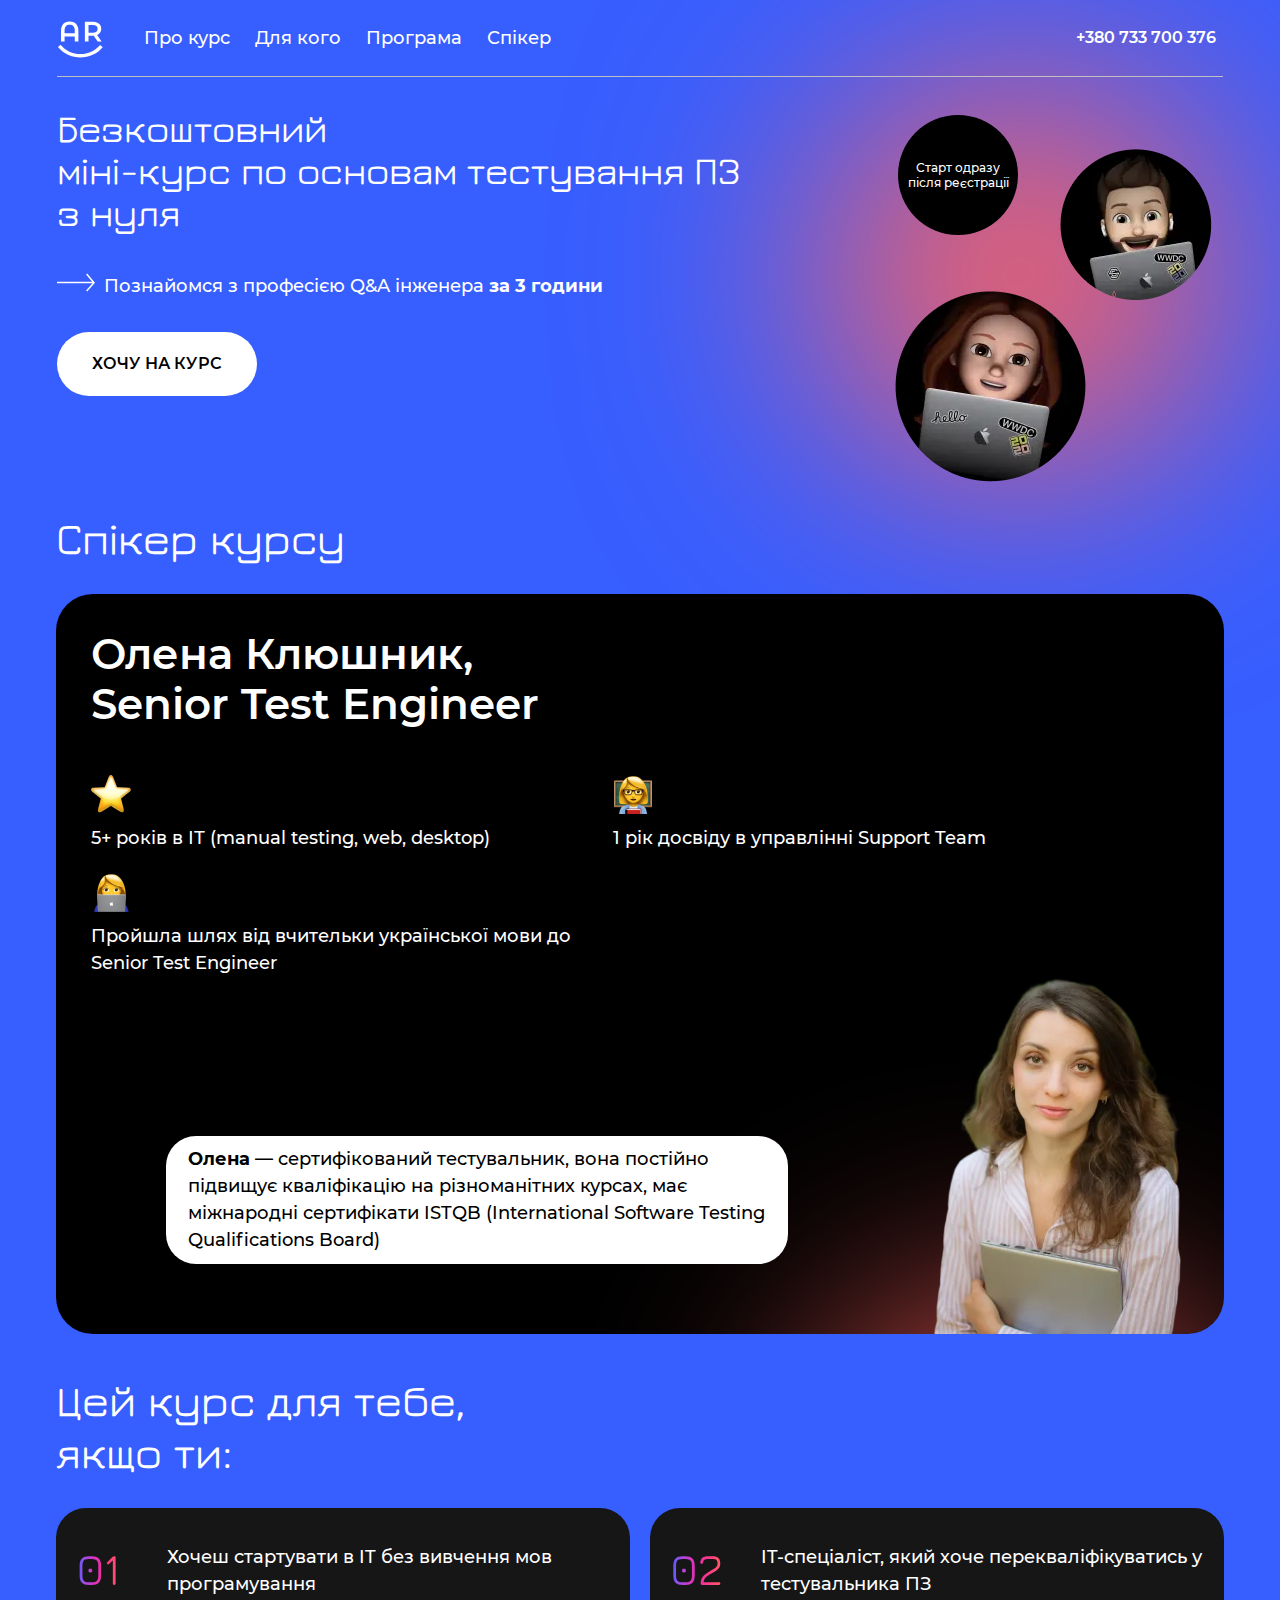
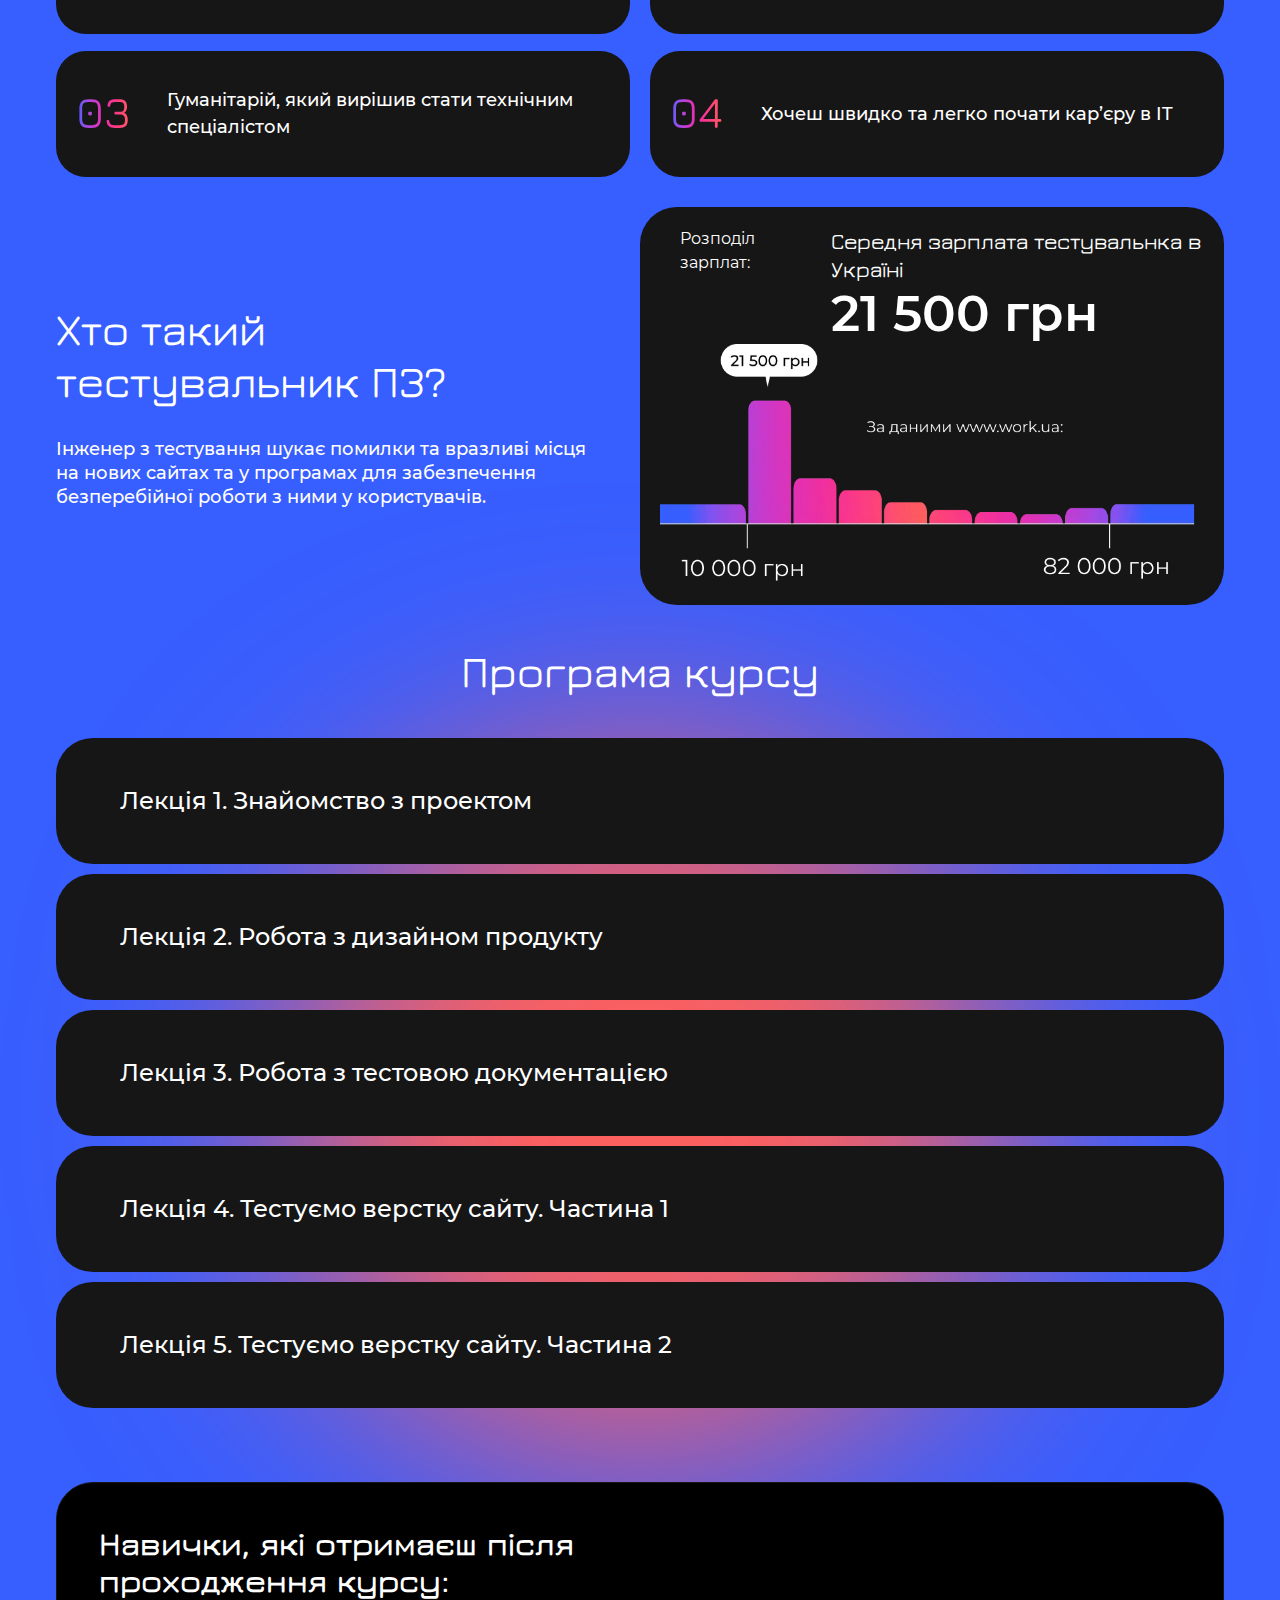
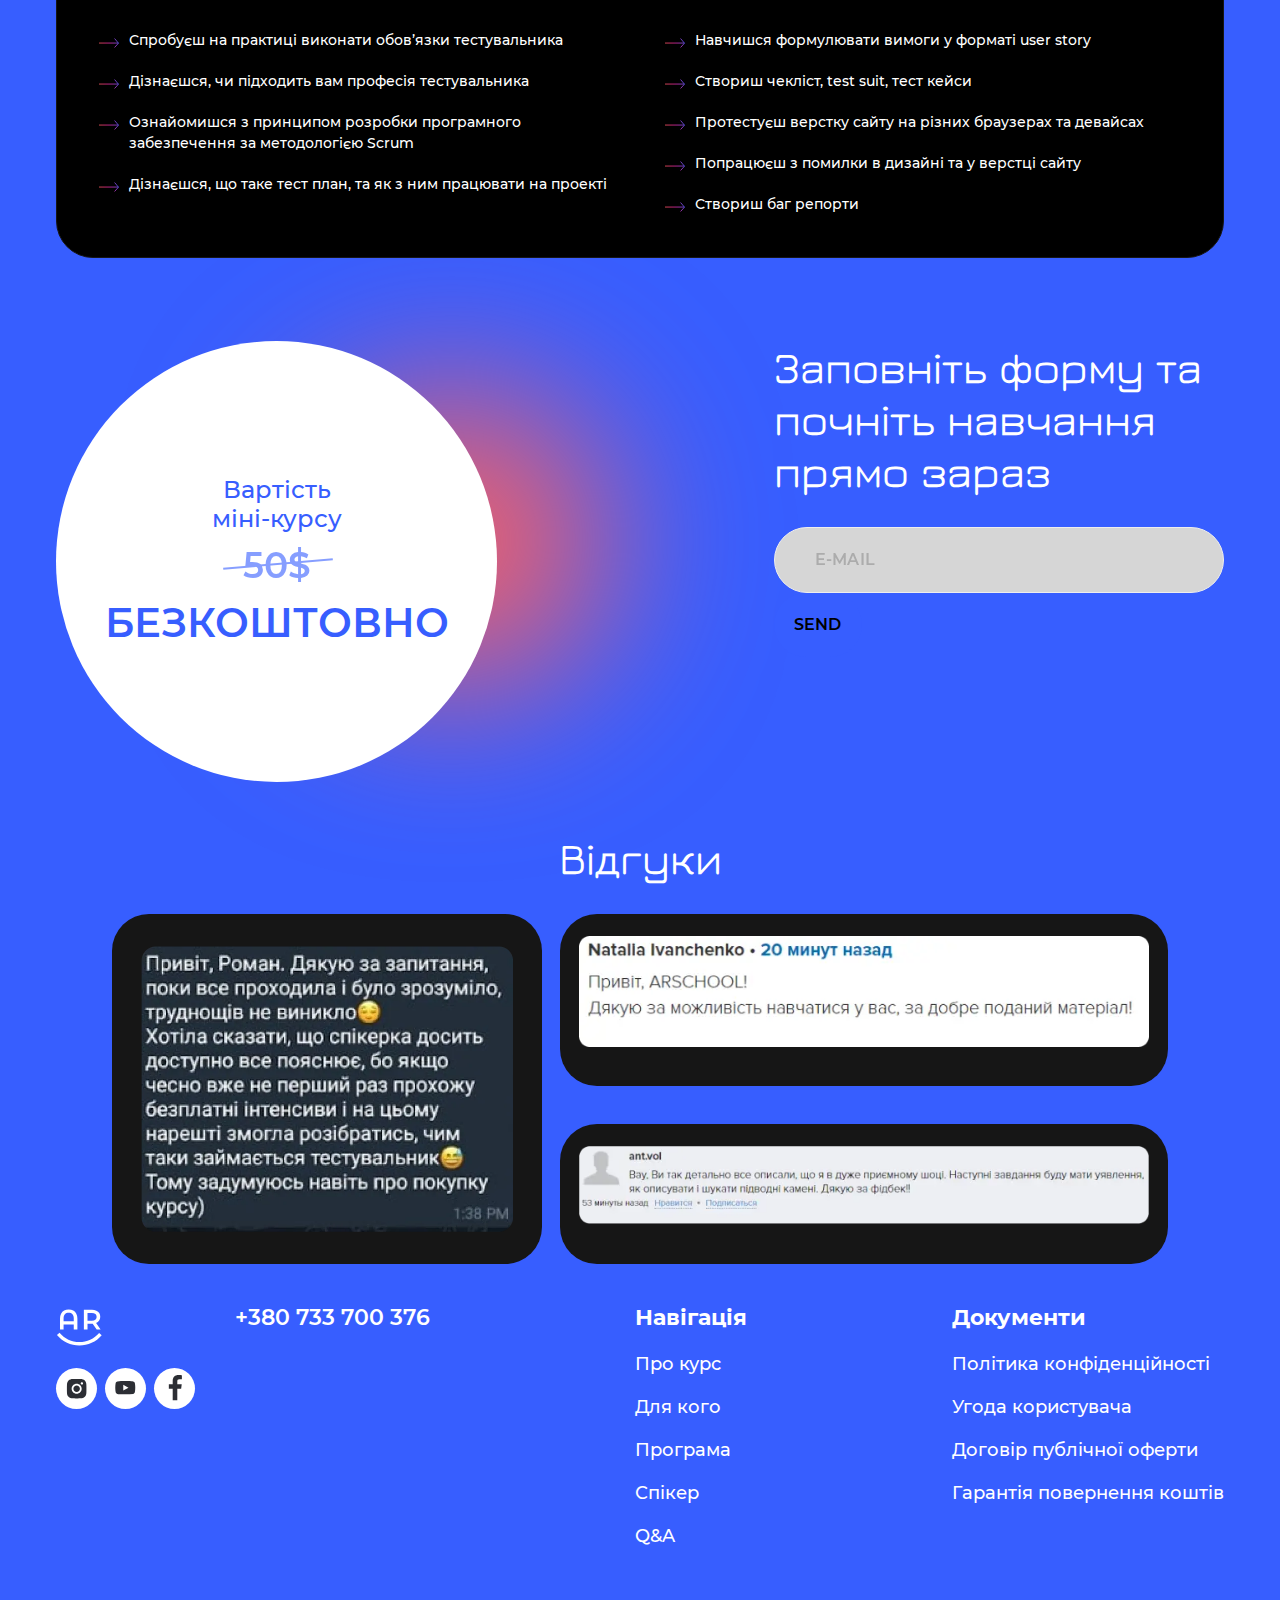
==== commit 7b23894f: "comit" ====
--- a/index.html
+++ b/index.html
@@ -6,7 +6,7 @@
 	<meta charset="UTF-8">
 	<meta name="format-detection" content="telephone=no">
 	<!-- <style>body{opacity: 0;}</style> -->
-	<link rel="stylesheet" href="css/style.min.css?_v=20220504154901">
+	<link rel="stylesheet" href="css/style.min.css?_v=20220504162215">
 	<link rel="shortcut icon" href="favicon.ico">
 	<!-- <meta name="robots" content="noindex, nofollow"> -->
 	<meta name="viewport" content="width=device-width, initial-scale=1.0">
@@ -231,15 +231,23 @@
 							<h2 class="section-title cost__title">Заповніть форму
 								та почніть навчання прямо зараз</h2>
 
-							<form data-ajax action="files/sendmail/sendmail.php" method="POST" class="cost__form form">
+
+							<form data-ajax action="files/sendmail/sendmail.php" method="POST">
+								<input type="text" name="form[email]" data-error="Error" placeholder="E-mail" class="input">
+								<button type="submit" class="button">Send</button>
+							</form>
+
+							<!--<form data-ajax action="files/sendmail/sendmail.php" method="POST" class="cost__form form">
 								<lable class="form__row">
-									<input autocomplete="off" data-required type="tel" name="form[]" data-error="Введіть телефон" placeholder="Номер телефону" class="form__input input">
+									<input autocomplete="off" data-required type="tel" name="tel"
+										data-error="Введіть телефон" placeholder="Номер телефону"
+										class="form__input input">
 								</lable>
 								<lable class="form__row">
 									<button type="submit" class="form__button button fw">Почати безкоштовне
 										навчання</button>
 								</lable>
-							</form>
+							</form>-->
 						</div>
 					</div>
 				</div>
@@ -342,7 +350,7 @@
 			</div>
 		</footer>
 	</div>
-	<script src="js/app.min.js?_v=20220504154901"></script>
+	<script src="js/app.min.js?_v=20220504162215"></script>
 </body>
 
 </html>